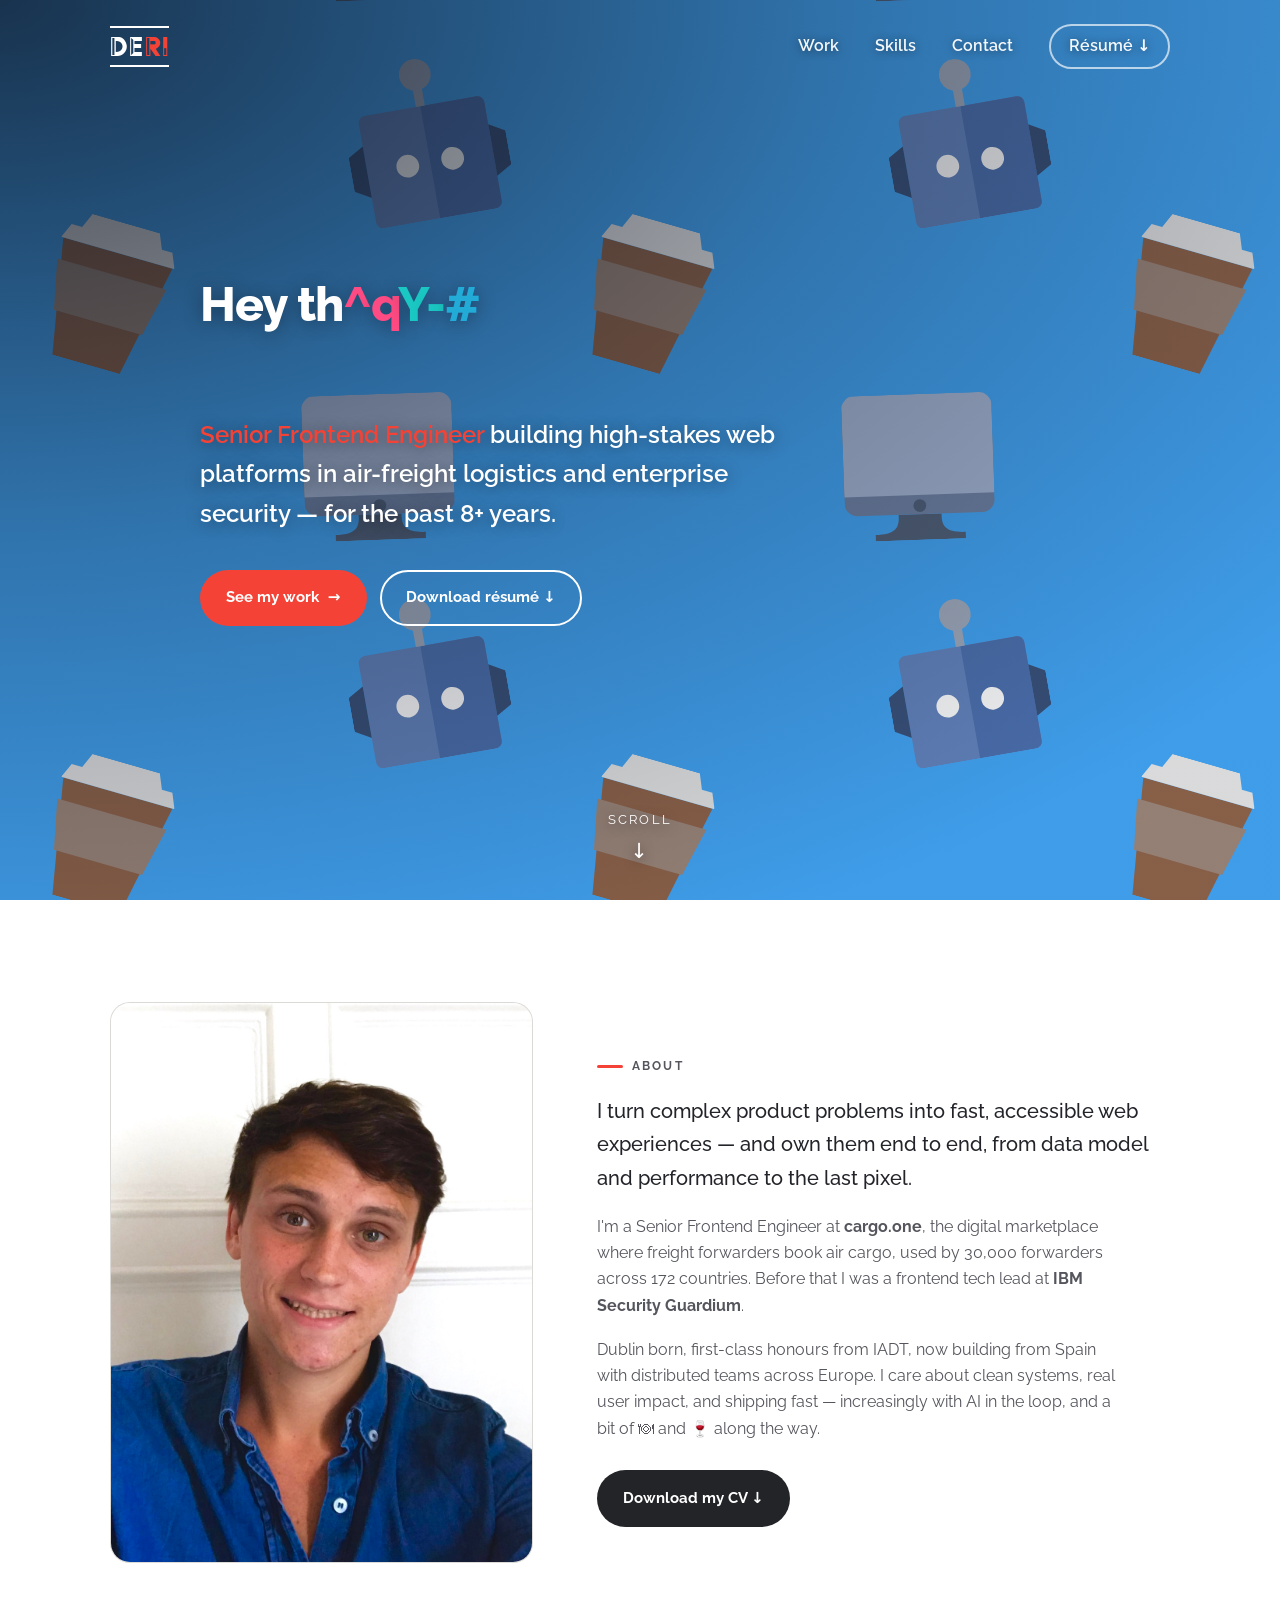
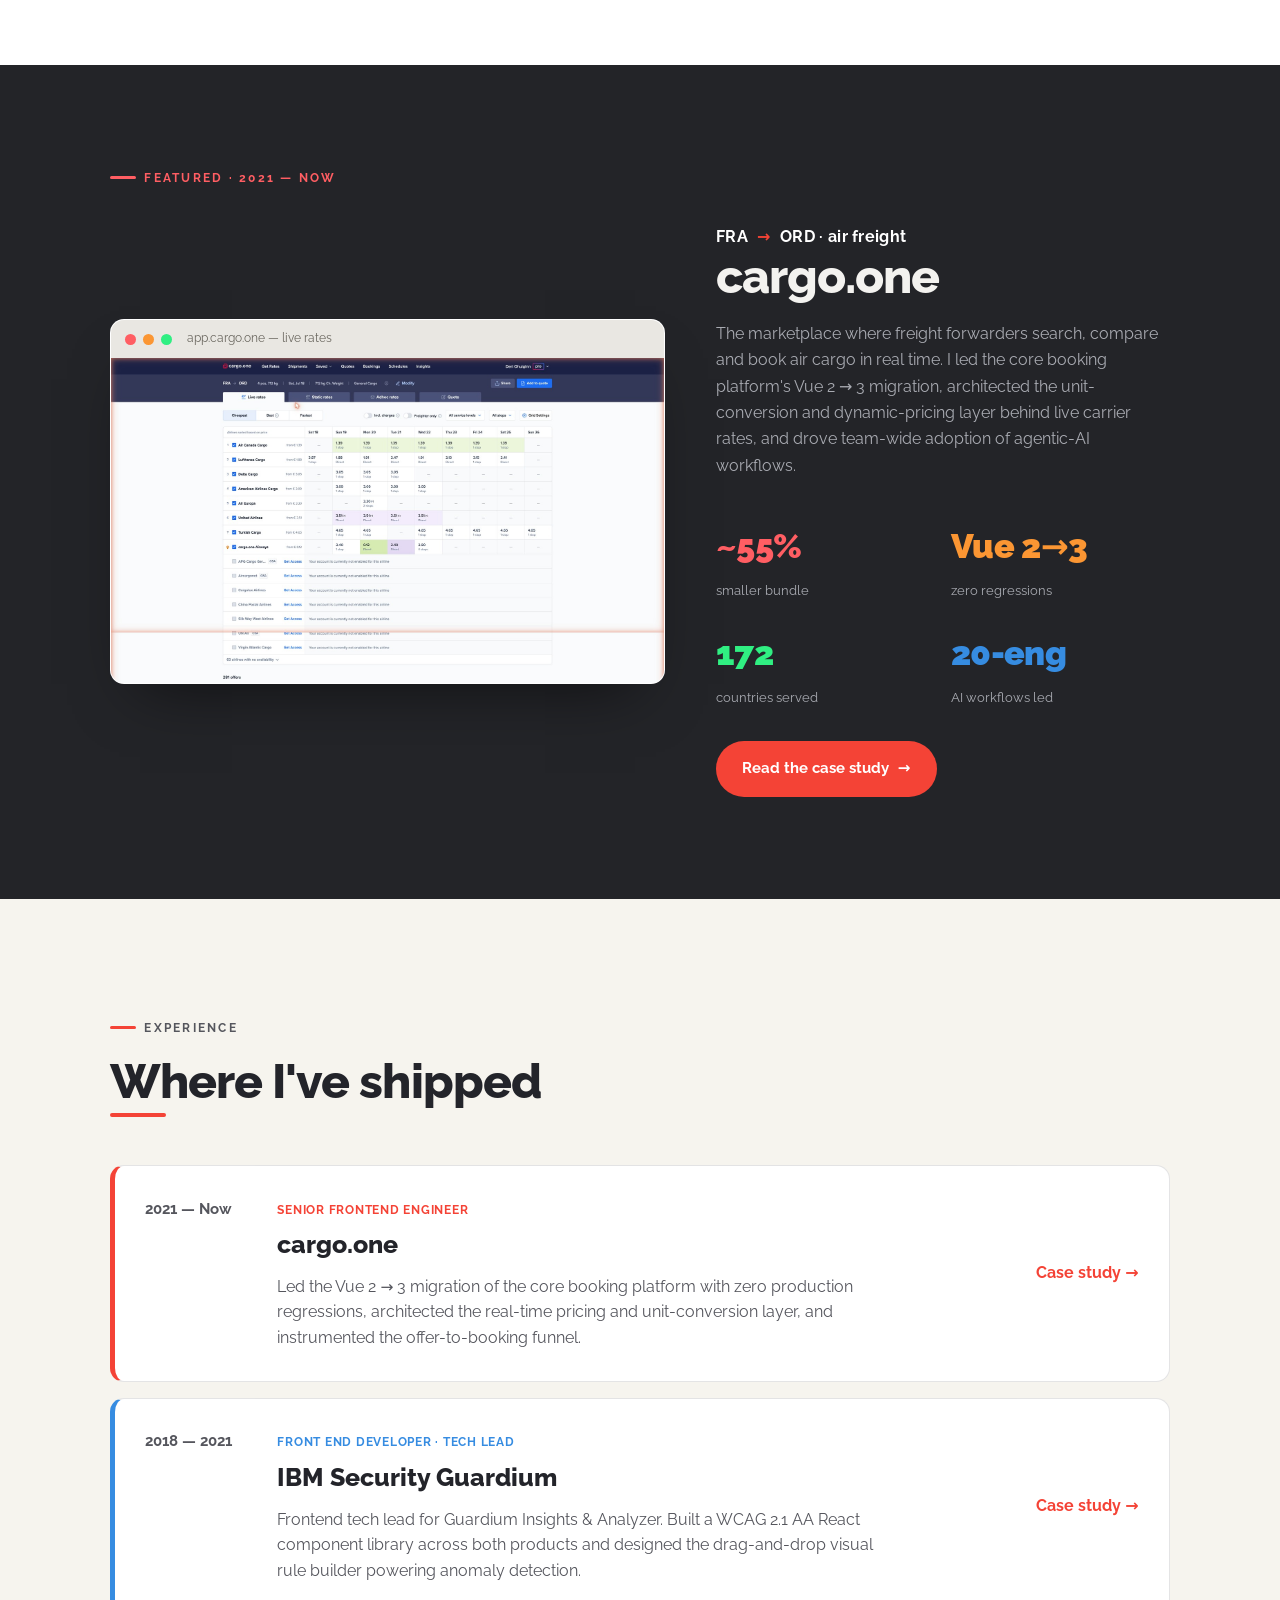
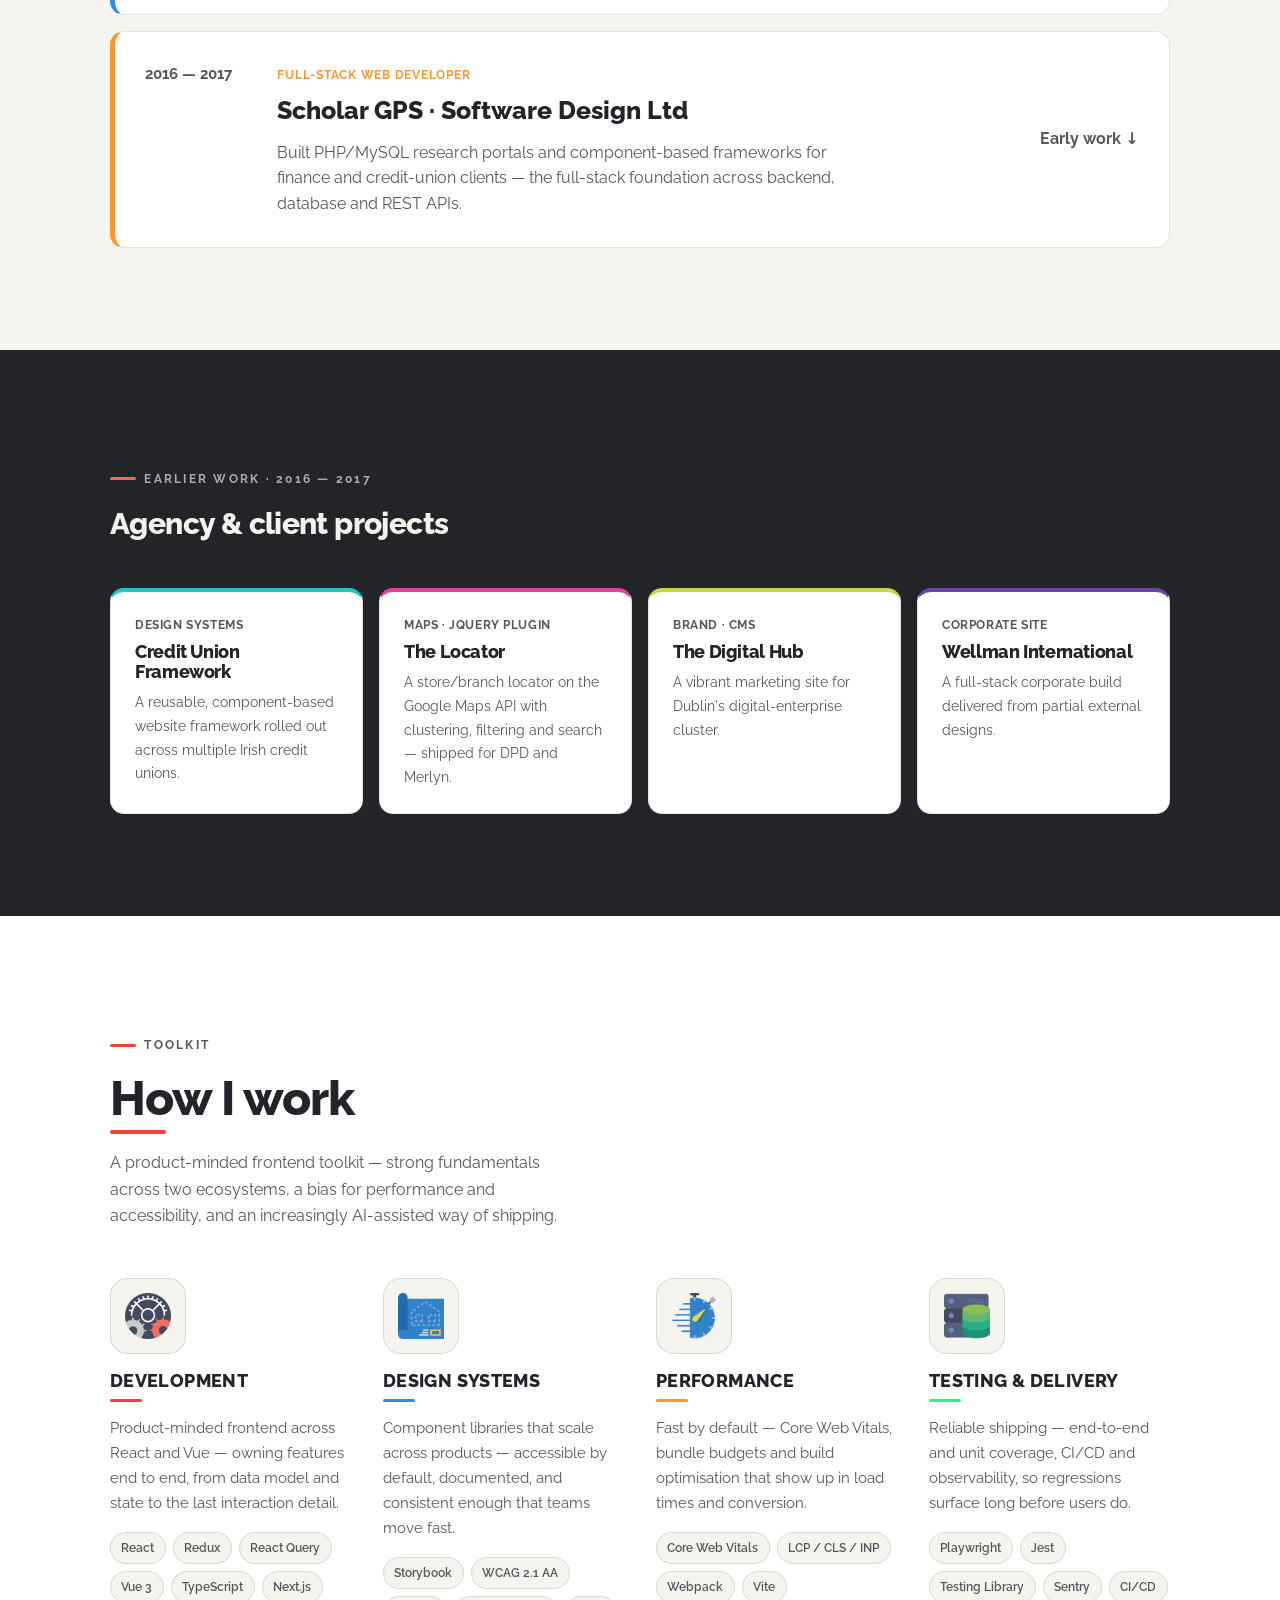
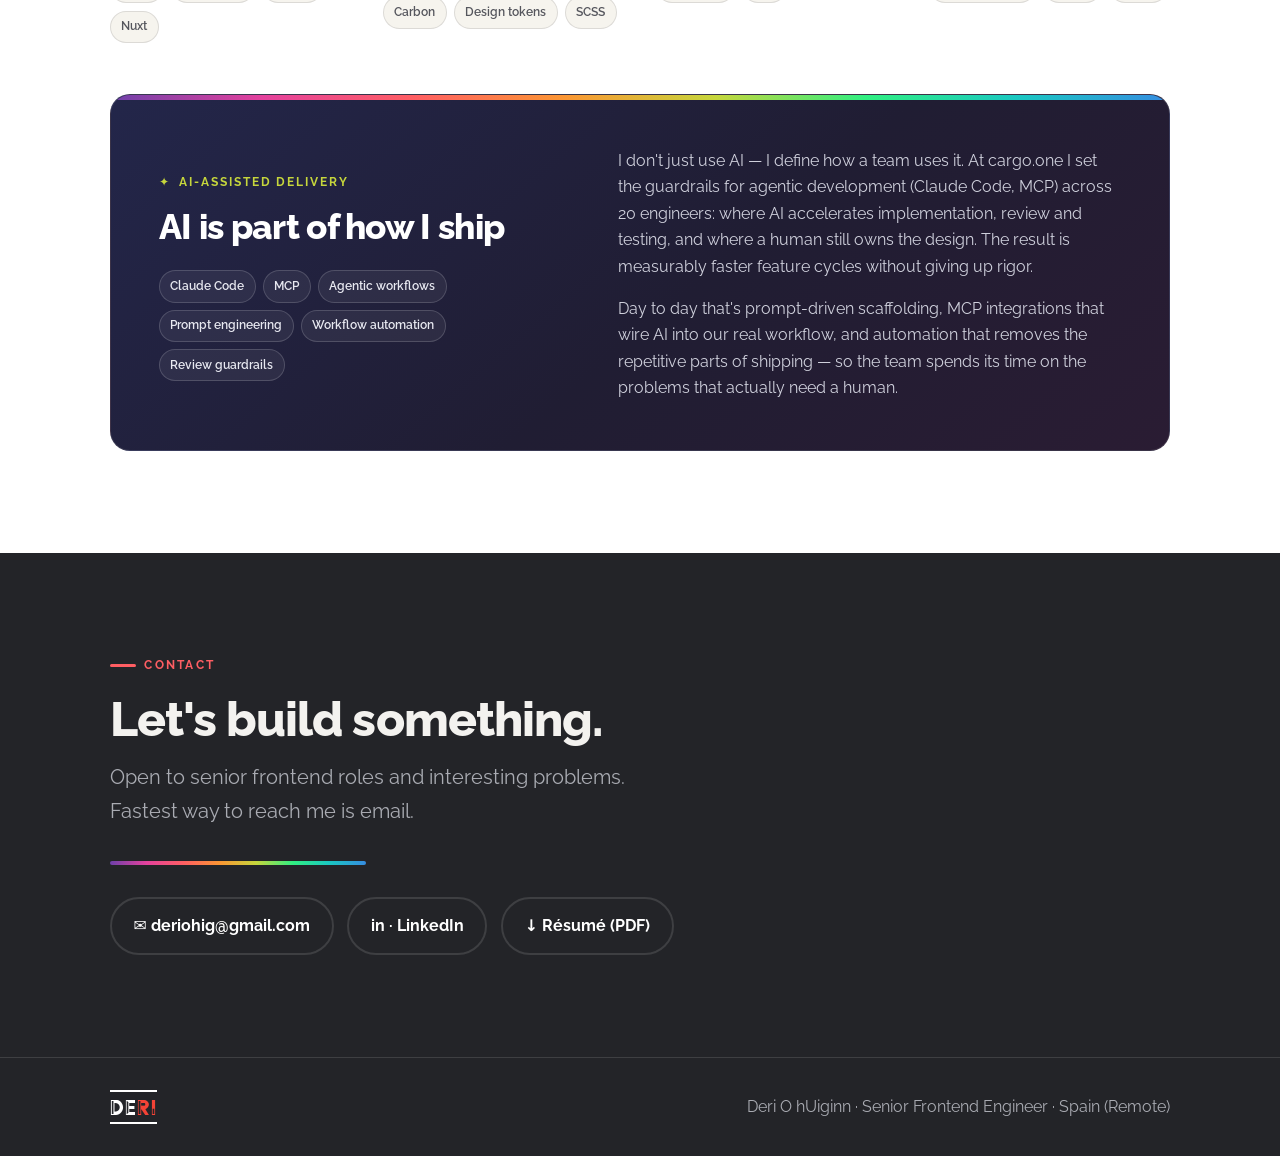
==== index.html @ ba2be25e "Portfolio site Co-Authored-By: Claude Opus 4.8 (1M context) <noreply@anthropic.com>" ====
<!DOCTYPE html>
<html lang="en">
  <head>
    <meta charset="utf-8" />
    <meta name="viewport" content="width=device-width, initial-scale=1.0" />
    <title>Deri O hUiginn — Senior Frontend Engineer</title>
    <meta name="description" content="Deri O hUiginn — Senior Frontend Engineer with 8+ years building high-stakes web platforms in air-freight logistics and enterprise security. cargo.one · IBM Security Guardium." />
    <link rel="stylesheet" href="styles.css" />
  </head>
  <body id="top">
    <!-- ============ HERO ============ -->
    <header class="hero">
      <div class="hero__nav">
        <div class="wrap nav__inner">
          <a class="brand" href="index.html" aria-label="Deri O hUiginn — home">DE<span class="r">RI</span></a>
          <nav class="nav__links" aria-label="Primary">
            <a href="#work">Work</a>
            <a href="#skills">Skills</a>
            <a href="#contact">Contact</a>
            <a class="nav__cta" href="images/Deri-O-Huiginn-Resume.pdf" download>Résumé ↓</a>
          </nav>
          <button class="nav__toggle" id="nav-icon3" aria-label="Menu" aria-expanded="false">
            <span></span><span></span><span></span>
          </button>
        </div>
      </div>

      <div class="hero__body">
        <div class="wrap hero__inner">
          <h1 class="hero__im"><span class="i-am"></span></h1>
          <p class="hero__tag">
            <span class="accent">Senior Frontend Engineer</span> building
            high-stakes web platforms in air-freight logistics and enterprise
            security — for the past 8+ years.
          </p>
          <div class="hero__actions">
            <a class="btn btn--primary" href="#work">See my work <span class="arrow">→</span></a>
            <a class="btn btn--ghost" href="images/Deri-O-Huiginn-Resume.pdf" download>Download résumé ↓</a>
          </div>
        </div>
      </div>

      <div class="hero__scroll" aria-hidden="true">Scroll<span>↓</span></div>
    </header>

    <main>
      <!-- ============ ABOUT ============ -->
      <section class="section">
        <div class="wrap about">
          <div class="about__photo"><img src="images/me.png" alt="Deri O hUiginn" /></div>
          <div class="about__body">
            <p class="eyebrow">About</p>
            <p class="lead">
              I turn complex product problems into fast, accessible web
              experiences — and own them end to end, from data model and
              performance to the last pixel.
            </p>
            <p>
              I'm a Senior Frontend Engineer at <strong>cargo.one</strong>, the
              digital marketplace where freight forwarders book air cargo, used
              by 30,000 forwarders across 172 countries. Before that I was a
              frontend tech lead at <strong>IBM Security Guardium</strong>.
            </p>
            <p>
              Dublin born, first-class honours from IADT, now building from Spain
              with distributed teams across Europe. I care about clean systems,
              real user impact, and shipping fast — increasingly with AI in the
              loop, and a bit of 🍽 and 🍷 along the way.
            </p>
            <div class="hero__actions" style="margin-top:1.75rem">
              <a class="btn btn--dark" href="images/Deri-O-Huiginn-Resume.pdf" download>Download my CV ↓</a>
            </div>
          </div>
        </div>
      </section>

      <!-- ============ FEATURED: cargo.one ============ -->
      <section class="section section--ink" id="work">
        <div class="wrap">
          <p class="eyebrow">Featured · 2021 — Now</p>
          <div class="feature">
            <div class="feature__media">
              <figure class="window">
                <div class="window__bar"><span class="window__dot"></span><span class="window__dot"></span><span class="window__dot"></span><span class="window__url">app.cargo.one — live rates</span></div>
                <img src="images/cargo-live-rates.jpg" alt="cargo.one live-rate comparison grid — carriers by date, sorted on price" width="1600" height="939" loading="lazy" />
              </figure>
            </div>
            <div class="feature__body">
              <p class="route">FRA <span class="arrow">→</span> ORD · air freight</p>
              <h2 class="h-lg">cargo.one</h2>
              <p>
                The marketplace where freight forwarders search, compare and book
                air cargo in real time. I led the core booking platform's Vue 2 → 3
                migration, architected the unit-conversion and dynamic-pricing
                layer behind live carrier rates, and drove team-wide adoption of
                agentic-AI workflows.
              </p>
              <div class="stats">
                <div class="stat"><div class="stat__v">~55%</div><div class="stat__k">smaller bundle</div></div>
                <div class="stat"><div class="stat__v">Vue 2→3</div><div class="stat__k">zero regressions</div></div>
                <div class="stat"><div class="stat__v">172</div><div class="stat__k">countries served</div></div>
                <div class="stat"><div class="stat__v">20-eng</div><div class="stat__k">AI workflows led</div></div>
              </div>
              <div class="hero__actions" style="margin-top:2rem">
                <a class="btn btn--primary" href="cargo-one.html">Read the case study <span class="arrow">→</span></a>
              </div>
            </div>
          </div>
        </div>
      </section>

      <!-- ============ EXPERIENCE TIMELINE ============ -->
      <section class="section section--paper2">
        <div class="wrap">
          <div class="head">
            <p class="eyebrow">Experience</p>
            <h2 class="h-lg uline">Where I've shipped</h2>
          </div>
          <div class="worklist">
            <article class="workcard">
              <div class="workcard__year">2021 — Now</div>
              <div>
                <div class="workcard__role">Senior Frontend Engineer</div>
                <div class="workcard__title">cargo.one</div>
                <p class="workcard__desc">Led the Vue 2 → 3 migration of the core booking platform with zero production regressions, architected the real-time pricing and unit-conversion layer, and instrumented the offer-to-booking funnel.</p>
              </div>
              <a class="workcard__link" href="cargo-one.html">Case study →</a>
            </article>
            <article class="workcard workcard--c2">
              <div class="workcard__year">2018 — 2021</div>
              <div>
                <div class="workcard__role">Front End Developer · Tech Lead</div>
                <div class="workcard__title">IBM Security Guardium</div>
                <p class="workcard__desc">Frontend tech lead for Guardium Insights &amp; Analyzer. Built a WCAG 2.1 AA React component library across both products and designed the drag-and-drop visual rule builder powering anomaly detection.</p>
              </div>
              <a class="workcard__link" href="ibm-security.html">Case study →</a>
            </article>
            <article class="workcard workcard--c3">
              <div class="workcard__year">2016 — 2017</div>
              <div>
                <div class="workcard__role">Full-Stack Web Developer</div>
                <div class="workcard__title">Scholar GPS · Software Design Ltd</div>
                <p class="workcard__desc">Built PHP/MySQL research portals and component-based frameworks for finance and credit-union clients — the full-stack foundation across backend, database and REST APIs.</p>
              </div>
              <span class="workcard__link" style="color:var(--text-dim)">Early work ↓</span>
            </article>
          </div>
        </div>
      </section>

      <!-- ============ EARLIER WORK ============ -->
      <section class="section section--ink">
        <div class="wrap">
          <div class="head">
            <p class="eyebrow">Earlier work · 2016 — 2017</p>
            <h2 class="h-md">Agency &amp; client projects</h2>
          </div>
          <div class="minicards">
            <div class="minicard">
              <p class="minicard__meta">Design systems</p>
              <h3 class="minicard__title">Credit Union Framework</h3>
              <p class="minicard__desc">A reusable, component-based website framework rolled out across multiple Irish credit unions.</p>
            </div>
            <div class="minicard">
              <p class="minicard__meta">Maps · jQuery plugin</p>
              <h3 class="minicard__title">The Locator</h3>
              <p class="minicard__desc">A store/branch locator on the Google Maps API with clustering, filtering and search — shipped for DPD and Merlyn.</p>
            </div>
            <div class="minicard">
              <p class="minicard__meta">Brand · CMS</p>
              <h3 class="minicard__title">The Digital Hub</h3>
              <p class="minicard__desc">A vibrant marketing site for Dublin's digital-enterprise cluster.</p>
            </div>
            <div class="minicard">
              <p class="minicard__meta">Corporate site</p>
              <h3 class="minicard__title">Wellman International</h3>
              <p class="minicard__desc">A full-stack corporate build delivered from partial external designs.</p>
            </div>
          </div>
        </div>
      </section>

      <!-- ============ SKILLS ============ -->
      <section class="section" id="skills">
        <div class="wrap">
          <div class="head">
            <p class="eyebrow">Toolkit</p>
            <h2 class="h-lg uline">How I work</h2>
            <p>A product-minded frontend toolkit — strong fundamentals across two ecosystems, a bias for performance and accessibility, and an increasingly AI-assisted way of shipping.</p>
          </div>
          <div class="skillgrid">
            <div class="skill">
              <div class="skill__icon"><img src="images/settings-1.png" alt="" /></div>
              <h3 class="skill__title">Development</h3>
              <p class="skill__desc">Product-minded frontend across React and Vue — owning features end to end, from data model and state to the last interaction detail.</p>
              <div class="tags"><span class="tag">React</span><span class="tag">Redux</span><span class="tag">React Query</span><span class="tag">Vue 3</span><span class="tag">TypeScript</span><span class="tag">Next.js</span><span class="tag">Nuxt</span></div>
            </div>
            <div class="skill">
              <div class="skill__icon"><img src="images/blueprint.png" alt="" /></div>
              <h3 class="skill__title">Design Systems</h3>
              <p class="skill__desc">Component libraries that scale across products — accessible by default, documented, and consistent enough that teams move fast.</p>
              <div class="tags"><span class="tag">Storybook</span><span class="tag">WCAG 2.1 AA</span><span class="tag">Carbon</span><span class="tag">Design tokens</span><span class="tag">SCSS</span></div>
            </div>
            <div class="skill">
              <div class="skill__icon"><img src="images/stopwatch-4.png" alt="" /></div>
              <h3 class="skill__title">Performance</h3>
              <p class="skill__desc">Fast by default — Core Web Vitals, bundle budgets and build optimisation that show up in load times and conversion.</p>
              <div class="tags"><span class="tag">Core Web Vitals</span><span class="tag">LCP / CLS / INP</span><span class="tag">Webpack</span><span class="tag">Vite</span></div>
            </div>
            <div class="skill">
              <div class="skill__icon"><img src="images/database.png" alt="" /></div>
              <h3 class="skill__title">Testing &amp; Delivery</h3>
              <p class="skill__desc">Reliable shipping — end-to-end and unit coverage, CI/CD and observability, so regressions surface long before users do.</p>
              <div class="tags"><span class="tag">Playwright</span><span class="tag">Jest</span><span class="tag">Testing Library</span><span class="tag">Sentry</span><span class="tag">CI/CD</span></div>
            </div>
          </div>

          <!-- AI-assisted delivery panel -->
          <div class="aipanel">
            <div class="aipanel__top"></div>
            <div class="aipanel__grid">
              <div>
                <p class="aipanel__ey">AI-assisted delivery</p>
                <h3 class="aipanel__title">AI is part of how I ship</h3>
                <div class="tags">
                  <span class="tag">Claude Code</span><span class="tag">MCP</span><span class="tag">Agentic workflows</span>
                  <span class="tag">Prompt engineering</span><span class="tag">Workflow automation</span><span class="tag">Review guardrails</span>
                </div>
              </div>
              <div class="aipanel__body">
                <p>I don't just use AI — I define how a team uses it. At cargo.one I set the guardrails for agentic development (Claude Code, MCP) across 20 engineers: where AI accelerates implementation, review and testing, and where a human still owns the design. The result is measurably faster feature cycles without giving up rigor.</p>
                <p>Day to day that's prompt-driven scaffolding, MCP integrations that wire AI into our real workflow, and automation that removes the repetitive parts of shipping — so the team spends its time on the problems that actually need a human.</p>
              </div>
            </div>
          </div>
        </div>
      </section>

      <!-- ============ CONTACT ============ -->
      <section class="section section--ink" id="contact">
        <div class="wrap">
          <p class="eyebrow">Contact</p>
          <h2 class="h-lg">Let's build something.</h2>
          <p class="lead" style="margin-top:1rem">
            Open to senior frontend roles and interesting problems. Fastest way
            to reach me is email.
          </p>
          <hr class="rainbow-rule" style="margin-top:2rem;max-width:16rem" />
          <div class="contact__links">
            <a class="contact__link" href="mailto:deriohig@gmail.com">✉ deriohig@gmail.com</a>
            <a class="contact__link" href="https://www.linkedin.com/in/deri-o-huiginn-255b68a7/" target="_blank" rel="noopener">in · LinkedIn</a>
            <a class="contact__link" href="images/Deri-O-Huiginn-Resume.pdf" download>↓ Résumé (PDF)</a>
          </div>
        </div>
      </section>
    </main>

    <footer class="footer">
      <div class="wrap footer__inner">
        <span class="brand">DE<span class="r">RI</span></span>
        <span>Deri O hUiginn · Senior Frontend Engineer · Spain (Remote)</span>
      </div>
    </footer>

    <script src="script.js" defer></script>
  </body>
</html>
---- styles.css ----
/* ==========================================================================
   Deri O hUiginn — portfolio design system
   Built from the original baseline (ink #232428 / paper #fff / red #F44336,
   Logofont + Raleway, blue illustrated hero, colorful flat illustrations,
   rainbow hero animation) and EXPANDED: the hero's 20-colour rainbow becomes
   a tasteful secondary accent set. Red stays primary. Playful + senior.
   ========================================================================== */

@import url('https://fonts.googleapis.com/css2?family=Raleway:wght@300;400;500;600;700;800;900&display=swap');

@font-face {
  font-family: 'Logofont';
  src: url('fonts/hff-black-steel-webfont.woff2') format('woff2'),
       url('fonts/hff-black-steel-webfont.woff') format('woff'),
       url('fonts/HFF-Black-Steel.ttf') format('truetype');
  font-display: swap;
}

:root {
  /* baseline */
  --ink:      #232428;
  --ink-soft: #2e2f34;
  --paper:    #ffffff;
  --paper-2:  #f6f4ee;      /* warm off-white — a touch of playfulness */
  --red:      #f44336;
  --red-ink:  #d0342a;
  --text:     #23242a;
  --text-dim: #55565d;
  --on-ink:   #f3f2ef;
  --on-ink-dim:#a9abb2;
  --line:     rgba(35,36,40,0.12);
  --line-ink: rgba(255,255,255,0.12);
  --hero-blue:#3f5f83;

  /* expanded rainbow accents (curated from the hero animation spectrum) */
  --c-violet: #6e40aa;
  --c-pink:   #e4419d;
  --c-coral:  #ff5e63;
  --c-orange: #fb9633;
  --c-lime:   #c6d63c;
  --c-green:  #30ef82;
  --c-teal:   #1ac7c2;
  --c-blue:   #368ce1;

  --font-sans: 'Raleway', system-ui, -apple-system, sans-serif;
  --font-logo: 'Logofont', var(--font-sans);
  --wrap: 1140px;
  --section-y: clamp(3.5rem, 8vw, 7rem);
  --ease: cubic-bezier(0.22, 1, 0.36, 1);
}

/* reset */
*, *::before, *::after { box-sizing: border-box; }
* { margin: 0; }
html { scroll-behavior: smooth; -webkit-text-size-adjust: 100%; }
body {
  font-family: var(--font-sans);
  background: var(--paper);
  color: var(--text);
  line-height: 1.65;
  -webkit-font-smoothing: antialiased;
  overflow-x: hidden;
}
img { max-width: 100%; display: block; }
a { color: inherit; text-decoration: none; }
button { font: inherit; color: inherit; cursor: pointer; }
::selection { background: var(--red); color: #fff; }

/* layout */
.wrap { width: 100%; max-width: var(--wrap); margin-inline: auto; padding-inline: clamp(1.25rem, 5vw, 2.5rem); }
.section { padding-block: var(--section-y); }
.section--ink { background: var(--ink); color: var(--on-ink); }
.section--paper2 { background: var(--paper-2); }

/* rainbow divider — the expansion signature, used sparingly */
.rainbow-rule { height: 4px; border: 0; border-radius: 4px;
  background: linear-gradient(90deg, var(--c-violet), var(--c-pink), var(--c-coral), var(--c-orange), var(--c-lime), var(--c-green), var(--c-teal), var(--c-blue));
}

/* eyebrow / section tag */
.eyebrow { display: flex; width: fit-content; align-items: center; gap: 0.55rem; margin-bottom: 1.1rem;
  font-size: 0.78rem; font-weight: 700; letter-spacing: 0.18em; text-transform: uppercase; color: var(--red); }
.eyebrow::before { content: ""; width: 1.6rem; height: 3px; border-radius: 3px; background: var(--red); }
.section--ink .eyebrow { color: var(--c-coral); }
.section--ink .eyebrow::before { background: var(--c-coral); }

/* typography */
h1,h2,h3,h4 { font-weight: 800; line-height: 1.08; letter-spacing: -0.02em; }
.h-xl { font-size: clamp(2.4rem, 6vw, 4.25rem); font-weight: 900; letter-spacing: -0.03em; }
.h-lg { font-size: clamp(1.9rem, 4vw, 3rem); }
.h-md { font-size: clamp(1.35rem, 2.5vw, 1.9rem); }
.lead { font-size: clamp(1.05rem, 1.6vw, 1.3rem); color: var(--text-dim); max-width: 48ch; }
.section--ink .lead { color: var(--on-ink-dim); }

/* underline heading accent (kept from baseline) */
.uline { position: relative; display: inline-block; padding-bottom: 0.6rem; }
.uline::after { content: ""; position: absolute; left: 0; bottom: 0; width: 3.5rem; height: 4px; border-radius: 4px; background: var(--red); }

.route { font-weight: 700; letter-spacing: 0.02em; }
.route .arrow { color: var(--red); margin-inline: 0.3em; }

/* ---------------- nav / hero ---------------- */
.hero { position: relative; color: #fff; background: var(--hero-blue) url('images/pattern.svg') center/540px; min-height: 100vh; display: flex; flex-direction: column; }
.hero::before { content: ""; position: absolute; inset: 0; z-index: 1; pointer-events: none;
  background: radial-gradient(130% 115% at 0% 0%, rgba(14,22,36,0.80), rgba(14,22,36,0.34) 52%, rgba(14,22,36,0.06) 100%); }
.hero__nav { position: relative; z-index: 3; }
.nav__inner { display: flex; align-items: center; justify-content: space-between; padding-block: 1.5rem; }
.brand { font-family: var(--font-logo); font-size: 1.7rem; line-height: 0.9; color: #fff; letter-spacing: 0.05em; position: relative; }
.brand::before { content: ""; position: absolute; left: 0; right: 0; top: -8px; height: 2px; background: #fff; }
.brand::after  { content: ""; position: absolute; left: 0; right: 0; bottom: -8px; height: 2px; background: #fff; }
.brand .r { color: var(--red); }
.nav__links { display: flex; align-items: center; gap: clamp(1.25rem, 3vw, 2.25rem); }
.nav__links a { font-weight: 600; color: #fff; opacity: 0.95; transition: opacity 0.2s, color 0.2s; text-shadow: 0 1px 10px rgba(0,0,0,0.45); }
.nav__links a:hover { color: var(--red); opacity: 1; }
.nav__cta { border: 2px solid rgba(255,255,255,0.7); border-radius: 999px; padding: 0.45rem 1.1rem; }
.nav__cta:hover { border-color: var(--red); }
.nav__toggle { display: none; background: none; border: 0; padding: 0.4rem; }
.nav__toggle span { display: block; width: 26px; height: 3px; border-radius: 3px; background: #fff; margin: 5px 0; transition: transform 0.25s, opacity 0.2s; }

.hero__body { position: relative; z-index: 2; flex: 1; display: flex; align-items: center; padding-block: clamp(2rem, 6vw, 4rem); }
.hero__inner { max-width: 60rem; }
.hero__im { font-size: clamp(1.6rem, 4.5vw, 3rem); font-weight: 800; line-height: 1.2; min-height: 2.4em; text-shadow: 0 2px 18px rgba(0,0,0,0.35); }
.i-am { color: #fff; }
.hero__tag { font-size: clamp(1.15rem, 2vw, 1.5rem); font-weight: 600; margin-top: 1.5rem; color: #fff; max-width: 40ch; text-shadow: 0 2px 16px rgba(0,0,0,0.4); }
.hero__tag .accent { color: var(--red); }
.hero__actions { display: flex; flex-wrap: wrap; gap: 0.85rem; margin-top: 2.25rem; }
.hero__scroll { position: relative; z-index: 2; text-align: center; padding-bottom: 2rem; color: #fff; font-size: 0.8rem; letter-spacing: 0.16em; text-transform: uppercase; text-shadow: 0 2px 12px rgba(0,0,0,0.5); }
.hero__scroll span { display: block; font-size: 1.3rem; margin-top: 0.25rem; animation: bob 1.8s var(--ease) infinite; }
@keyframes bob { 50% { transform: translateY(6px); } }

/* buttons (kept red pill, expanded ghost) */
.btn { display: inline-flex; align-items: center; gap: 0.55rem; font-weight: 700; font-size: 0.95rem;
  padding: 0.85rem 1.5rem; border-radius: 999px; border: 2px solid transparent; transition: transform 0.2s var(--ease), background 0.2s, border-color 0.2s, color 0.2s; }
.btn:hover { transform: translateY(-2px); }
.btn--primary { background: var(--red); color: #fff; }
.btn--primary:hover { background: var(--red-ink); }
.btn--ghost { border-color: currentColor; }
.btn--ghost:hover { background: var(--red); border-color: var(--red); color: #fff; }
.btn--dark { background: var(--ink); color: #fff; }
.btn--dark:hover { background: #000; }
.btn .arrow { transition: transform 0.2s var(--ease); }
.btn:hover .arrow { transform: translateX(3px); }

/* ---------------- intro / about ---------------- */
.about { display: grid; grid-template-columns: 0.85fr 1.15fr; gap: clamp(1.5rem, 5vw, 4rem); align-items: center; }
.about__photo { border-radius: 20px; overflow: hidden; background: var(--paper-2); border: 1px solid var(--line); }
.about__photo img { width: 100%; height: auto; }
.about__body p { color: var(--text-dim); margin-top: 1.1rem; max-width: 52ch; }
.about__body .lead { color: var(--text); font-weight: 500; }

/* ---------------- featured work (cargo.one) ---------------- */
.feature { display: grid; grid-template-columns: 1.1fr 0.9fr; gap: clamp(1.5rem, 4vw, 3.5rem); align-items: center; }
.feature__body p { color: var(--on-ink-dim); margin-top: 1.15rem; max-width: 46ch; }
.feature__body .route { color: #fff; }

/* window frame for screenshots (no stretch: height auto) */
.window { border-radius: 14px; overflow: hidden; background: #fff; border: 1px solid var(--line-ink);
  box-shadow: 0 30px 60px -30px rgba(0,0,0,0.6); }
.window__bar { display: flex; align-items: center; gap: 0.45rem; padding: 0.6rem 0.85rem; background: #e9e7e2; }
.window__dot { width: 11px; height: 11px; border-radius: 50%; background: #c7c4bc; }
.window__dot:nth-child(1){ background: var(--c-coral); }
.window__dot:nth-child(2){ background: var(--c-orange); }
.window__dot:nth-child(3){ background: var(--c-green); }
.window__url { font-size: 0.74rem; color: #6a675f; margin-left: 0.5rem; }
.window img { width: 100%; height: auto; display: block; }

/* stat strip */
.stats { display: grid; grid-template-columns: repeat(auto-fit, minmax(150px, 1fr)); gap: 1.5rem 1rem; margin-top: 2.5rem; }
.stat__v { font-size: clamp(1.5rem, 3vw, 2.1rem); font-weight: 900; letter-spacing: -0.02em; }
.stat:nth-child(1) .stat__v { color: var(--c-coral); }
.stat:nth-child(2) .stat__v { color: var(--c-orange); }
.stat:nth-child(3) .stat__v { color: var(--c-green); }
.stat:nth-child(4) .stat__v { color: var(--c-blue); }
.stat__k { font-size: 0.82rem; color: var(--on-ink-dim); margin-top: 0.35rem; }

/* ---------------- work cards / timeline ---------------- */
.head { max-width: 46ch; margin-bottom: clamp(2rem, 4vw, 3rem); }
.head p { color: var(--text-dim); margin-top: 1rem; }
.section--ink .head p { color: var(--on-ink-dim); }

.worklist { display: grid; gap: 1rem; }
.workcard { display: grid; grid-template-columns: 7rem 1fr auto; gap: 1.25rem; align-items: baseline;
  padding: clamp(1.25rem, 3vw, 1.9rem); border-radius: 14px; background: var(--paper); border: 1px solid var(--line);
  border-left: 5px solid var(--red); transition: transform 0.22s var(--ease), box-shadow 0.22s; }
.workcard:hover { transform: translateY(-3px); box-shadow: 0 18px 40px -24px rgba(0,0,0,0.35); }
.workcard--c2 { border-left-color: var(--c-blue); }
.workcard--c3 { border-left-color: var(--c-orange); }
.workcard__year { font-weight: 700; color: var(--text-dim); font-size: 0.92rem; white-space: nowrap; }
.workcard__role { font-size: 0.78rem; font-weight: 700; letter-spacing: 0.06em; text-transform: uppercase; color: var(--red); margin-bottom: 0.3rem; }
.workcard--c2 .workcard__role { color: var(--c-blue); }
.workcard--c3 .workcard__role { color: var(--c-orange); }
.workcard__title { font-size: clamp(1.2rem, 2vw, 1.55rem); font-weight: 800; }
.workcard__desc { color: var(--text-dim); margin-top: 0.5rem; max-width: 60ch; font-size: 0.97rem; }
.workcard__link { font-weight: 700; color: var(--red); white-space: nowrap; align-self: center; }

/* earlier work mini-cards */
.minicards { display: grid; grid-template-columns: repeat(auto-fit, minmax(230px, 1fr)); gap: 1rem; }
.minicard { padding: 1.5rem; border-radius: 14px; background: var(--paper); color: var(--text); border: 1px solid var(--line);
  border-top: 4px solid var(--c-teal); transition: transform 0.22s var(--ease); }
.minicard:nth-child(2){ border-top-color: var(--c-pink); }
.minicard:nth-child(3){ border-top-color: var(--c-lime); }
.minicard:nth-child(4){ border-top-color: var(--c-violet); }
.minicard:hover { transform: translateY(-4px); }
.minicard__meta { font-size: 0.74rem; font-weight: 700; letter-spacing: 0.05em; text-transform: uppercase; color: var(--text-dim); }
.minicard__title { font-size: 1.15rem; font-weight: 800; margin-top: 0.45rem; }
.minicard__desc { color: var(--text-dim); font-size: 0.9rem; margin-top: 0.5rem; }

/* ---------------- skills (colorful illustrations) ---------------- */
.skillgrid { display: grid; grid-template-columns: repeat(4, 1fr); gap: clamp(1.25rem, 2.5vw, 2rem); }
@media (max-width: 980px) { .skillgrid { grid-template-columns: repeat(2, 1fr); } }
@media (max-width: 520px) { .skillgrid { grid-template-columns: 1fr; } }
.skill__icon { width: 76px; height: 76px; display: grid; place-items: center; border-radius: 18px; background: var(--paper-2); border: 1px solid var(--line); margin-bottom: 1.1rem; }
.skill__icon img { width: 46px; height: 46px; object-fit: contain; }
.skill__title { font-size: 1.15rem; font-weight: 800; letter-spacing: 0.02em; text-transform: uppercase; }
.skill__title::after { content: ""; display: block; width: 2rem; height: 3px; border-radius: 3px; background: var(--red); margin-top: 0.5rem; }
.skill:nth-child(2) .skill__title::after { background: var(--c-blue); }
.skill:nth-child(3) .skill__title::after { background: var(--c-orange); }
.skill:nth-child(4) .skill__title::after { background: var(--c-green); }
.skill__desc { color: var(--text-dim); margin-top: 0.85rem; font-size: 0.95rem; }
.tags { display: flex; flex-wrap: wrap; gap: 0.45rem; margin-top: 1rem; }
.tag { font-size: 0.78rem; font-weight: 600; padding: 0.3rem 0.65rem; border-radius: 999px; background: var(--paper-2); border: 1px solid var(--line); color: var(--text-dim); }

/* ---------------- AI panel ---------------- */
.aipanel { margin-top: clamp(2.25rem, 4vw, 3.25rem); border-radius: 20px; overflow: hidden;
  background: linear-gradient(140deg, #23264a 0%, #201d33 55%, #2a1c33 100%); color: #fff;
  border: 1px solid rgba(255,255,255,0.10); }
.aipanel__top { height: 5px; background: linear-gradient(90deg, var(--c-violet), var(--c-pink), var(--c-coral), var(--c-orange), var(--c-lime), var(--c-green), var(--c-teal), var(--c-blue)); }
.aipanel__grid { display: grid; grid-template-columns: 0.9fr 1.1fr; gap: clamp(1.5rem, 4vw, 3rem);
  padding: clamp(1.75rem, 4vw, 3rem); align-items: center; }
.aipanel__ey { display: inline-flex; align-items: center; gap: 0.5rem; font-size: 0.76rem; font-weight: 700;
  letter-spacing: 0.16em; text-transform: uppercase; color: var(--c-lime); }
.aipanel__ey::before { content: "✦"; }
.aipanel__title { font-size: clamp(1.5rem, 2.8vw, 2.2rem); font-weight: 800; margin-top: 0.85rem; letter-spacing: -0.02em; }
.aipanel__body p { color: #cfd0dc; }
.aipanel__body p + p { margin-top: 1rem; }
.aipanel .tags { margin-top: 1.5rem; }
.aipanel .tag { background: rgba(255,255,255,0.06); border-color: rgba(255,255,255,0.16); color: #e7e8f0; }

/* ---------------- contact ---------------- */
.contact__links { display: flex; flex-wrap: wrap; gap: 0.85rem; margin-top: 2rem; }
.contact__link { display: inline-flex; align-items: center; gap: 0.55rem; font-weight: 700; padding: 0.85rem 1.35rem;
  border-radius: 999px; border: 2px solid var(--line-ink); color: #fff; transition: border-color 0.2s, background 0.2s; }
.contact__link:hover { border-color: var(--c-coral); background: rgba(255,255,255,0.05); }

/* footer */
.footer { background: var(--ink); color: var(--on-ink-dim); padding-block: 2.25rem; border-top: 1px solid var(--line-ink); }
.footer__inner { display: flex; flex-wrap: wrap; justify-content: space-between; align-items: center; gap: 1rem; }
.footer .brand { font-size: 1.3rem; }

/* ---------------- case-study pages ---------------- */
.topbar { position: sticky; top: 0; z-index: 50; background: var(--ink); color: #fff; border-bottom: 1px solid var(--line-ink); }
.topbar .brand { color: #fff; font-size: 1.4rem; }
.topbar .brand::before, .topbar .brand::after { background: #fff; }
.topbar .nav__inner { padding-block: 1rem; }
.topbar .nav__links a { color: #fff; text-shadow: none; opacity: 0.9; }
.topbar .nav__links a:hover { color: var(--c-coral); opacity: 1; }
.topbar .back { display: inline-flex; align-items: center; gap: 0.4rem; font-weight: 700; }
.topbar__links { display: flex; flex-wrap: wrap; align-items: center; gap: 0.9rem 1.5rem; }
.topbar__links a { color: #fff; font-weight: 600; opacity: 0.9; }
.topbar__links a:hover { color: var(--c-coral); opacity: 1; }

.case-hero { background: var(--ink); color: #fff; padding-top: clamp(2.5rem, 6vw, 4.5rem); }
.case-hero .lead { color: var(--on-ink-dim); margin-top: 1.5rem; }
.case-hero__meta { display: flex; flex-wrap: wrap; gap: 1.25rem 2.5rem; margin-top: 2.5rem; padding-top: 1.5rem; border-top: 1px solid var(--line-ink); }
.case-hero__meta .k { font-size: 0.72rem; font-weight: 700; letter-spacing: 0.12em; text-transform: uppercase; color: var(--on-ink-dim); }
.case-hero__meta .v { font-weight: 700; margin-top: 0.25rem; }
.case-shot { margin-top: clamp(2rem, 5vw, 3.5rem); }

.feat-row { display: grid; grid-template-columns: 1fr 1fr; gap: clamp(1.5rem, 4vw, 3.5rem); align-items: center; }
.feat-row + .feat-row { margin-top: clamp(2.5rem, 6vw, 5rem); }
.feat-row--rev .feat-row__media { order: 2; }
.feat-row__ey { font-size: 0.78rem; font-weight: 700; letter-spacing: 0.06em; text-transform: uppercase; color: var(--red); }
.feat-row--rev .feat-row__ey { color: var(--c-blue); }
.feat-row h3 { font-size: clamp(1.4rem, 2.5vw, 2rem); margin-top: 0.5rem; }
.feat-row p { color: var(--text-dim); margin-top: 1rem; }
.section--ink .feat-row p { color: var(--on-ink-dim); }

/* ---------------- responsive ---------------- */
@media (max-width: 820px) {
  .about, .feature, .aipanel__grid { grid-template-columns: 1fr; }
  .feature__media, .about__photo { order: -1; }
  .workcard { grid-template-columns: 1fr; gap: 0.4rem; }
  .workcard__link { align-self: start; }
}
@media (max-width: 640px) {
  .nav__links { position: fixed; inset: 0 0 0 auto; width: min(78vw, 320px); flex-direction: column;
    align-items: flex-start; justify-content: center; gap: 1.75rem; padding: 2rem;
    background: var(--ink); transform: translateX(100%); transition: transform 0.3s var(--ease); z-index: 40; }
  .hero.nav-open .nav__links { transform: translateX(0); }
  .nav__toggle { display: block; position: relative; z-index: 50; }
  .hero.nav-open .nav__toggle span:nth-child(1){ transform: translateY(8px) rotate(45deg); }
  .hero.nav-open .nav__toggle span:nth-child(2){ opacity: 0; }
  .hero.nav-open .nav__toggle span:nth-child(3){ transform: translateY(-8px) rotate(-45deg); }
}

/* a11y */
:focus-visible { outline: 3px solid var(--red); outline-offset: 3px; border-radius: 4px; }
@media (prefers-reduced-motion: reduce) {
  * { animation-duration: .001ms !important; animation-iteration-count: 1 !important; transition-duration: .001ms !important; scroll-behavior: auto !important; }
}
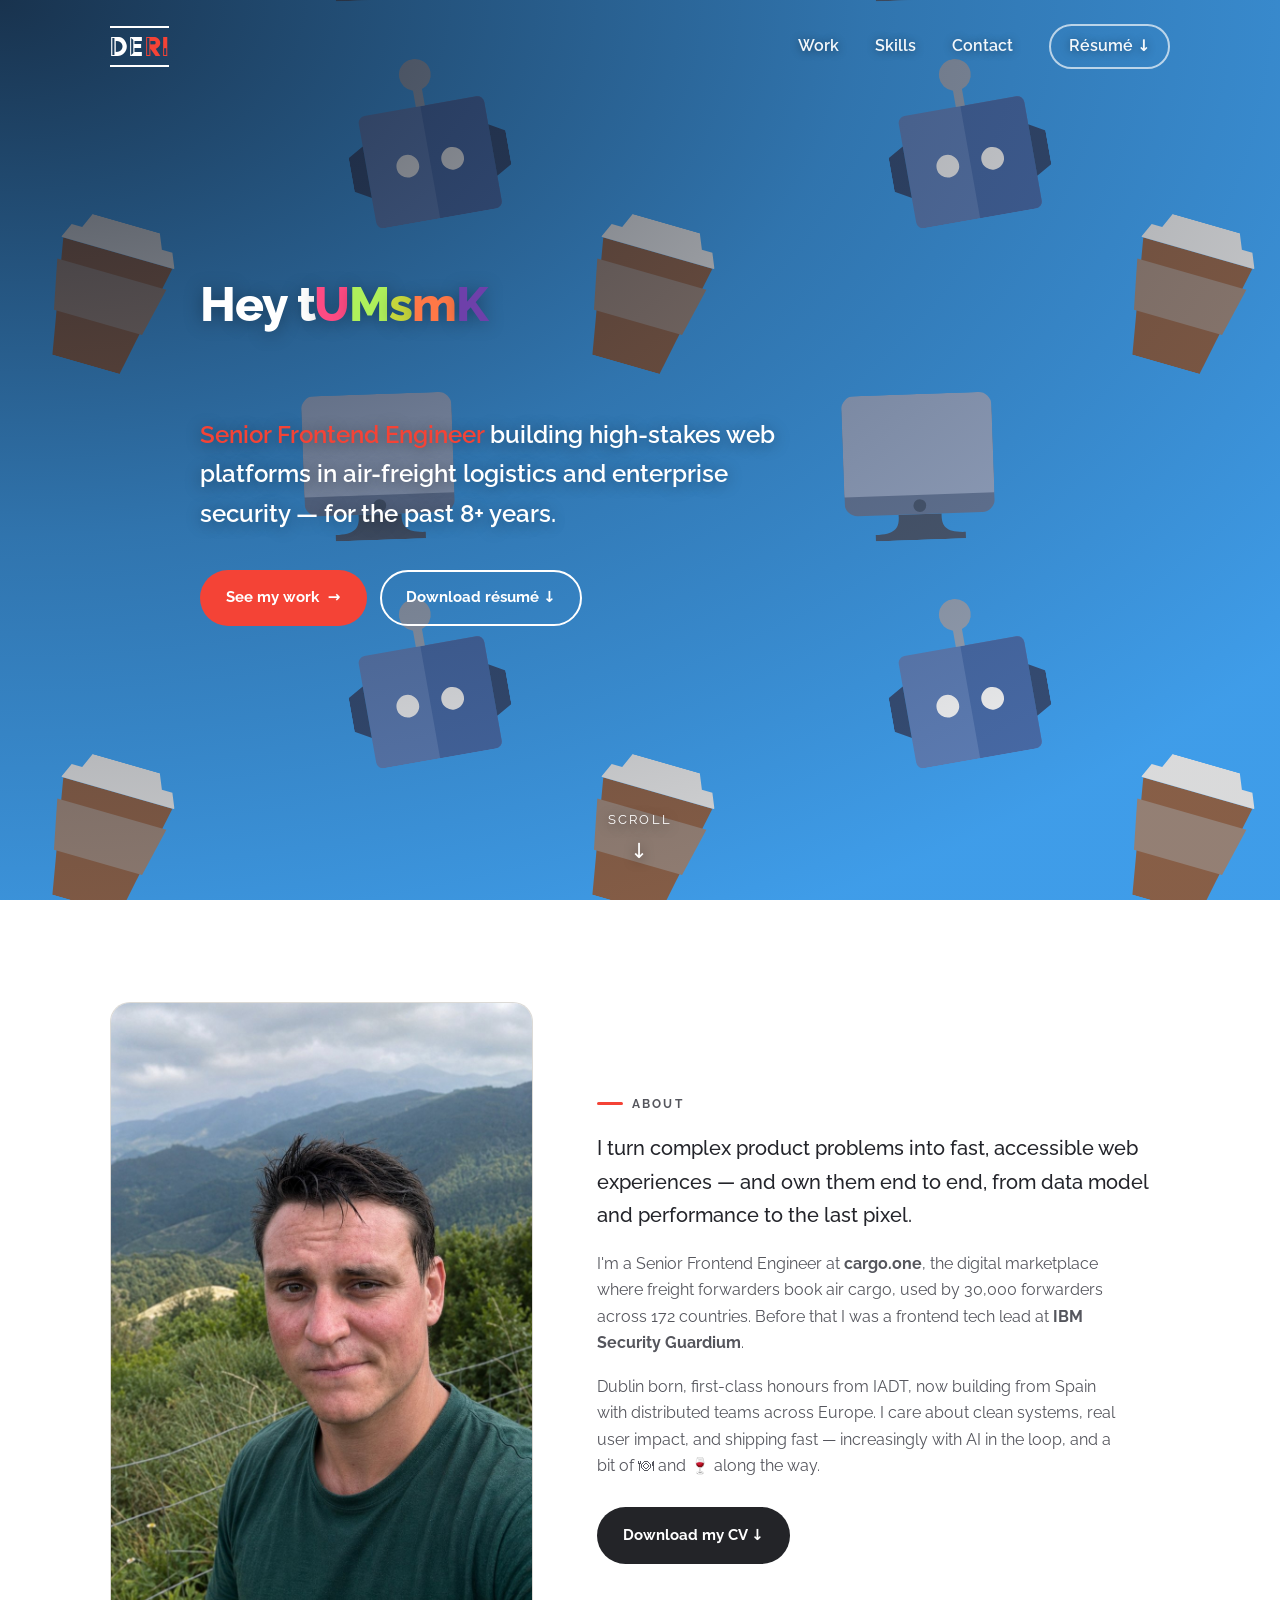
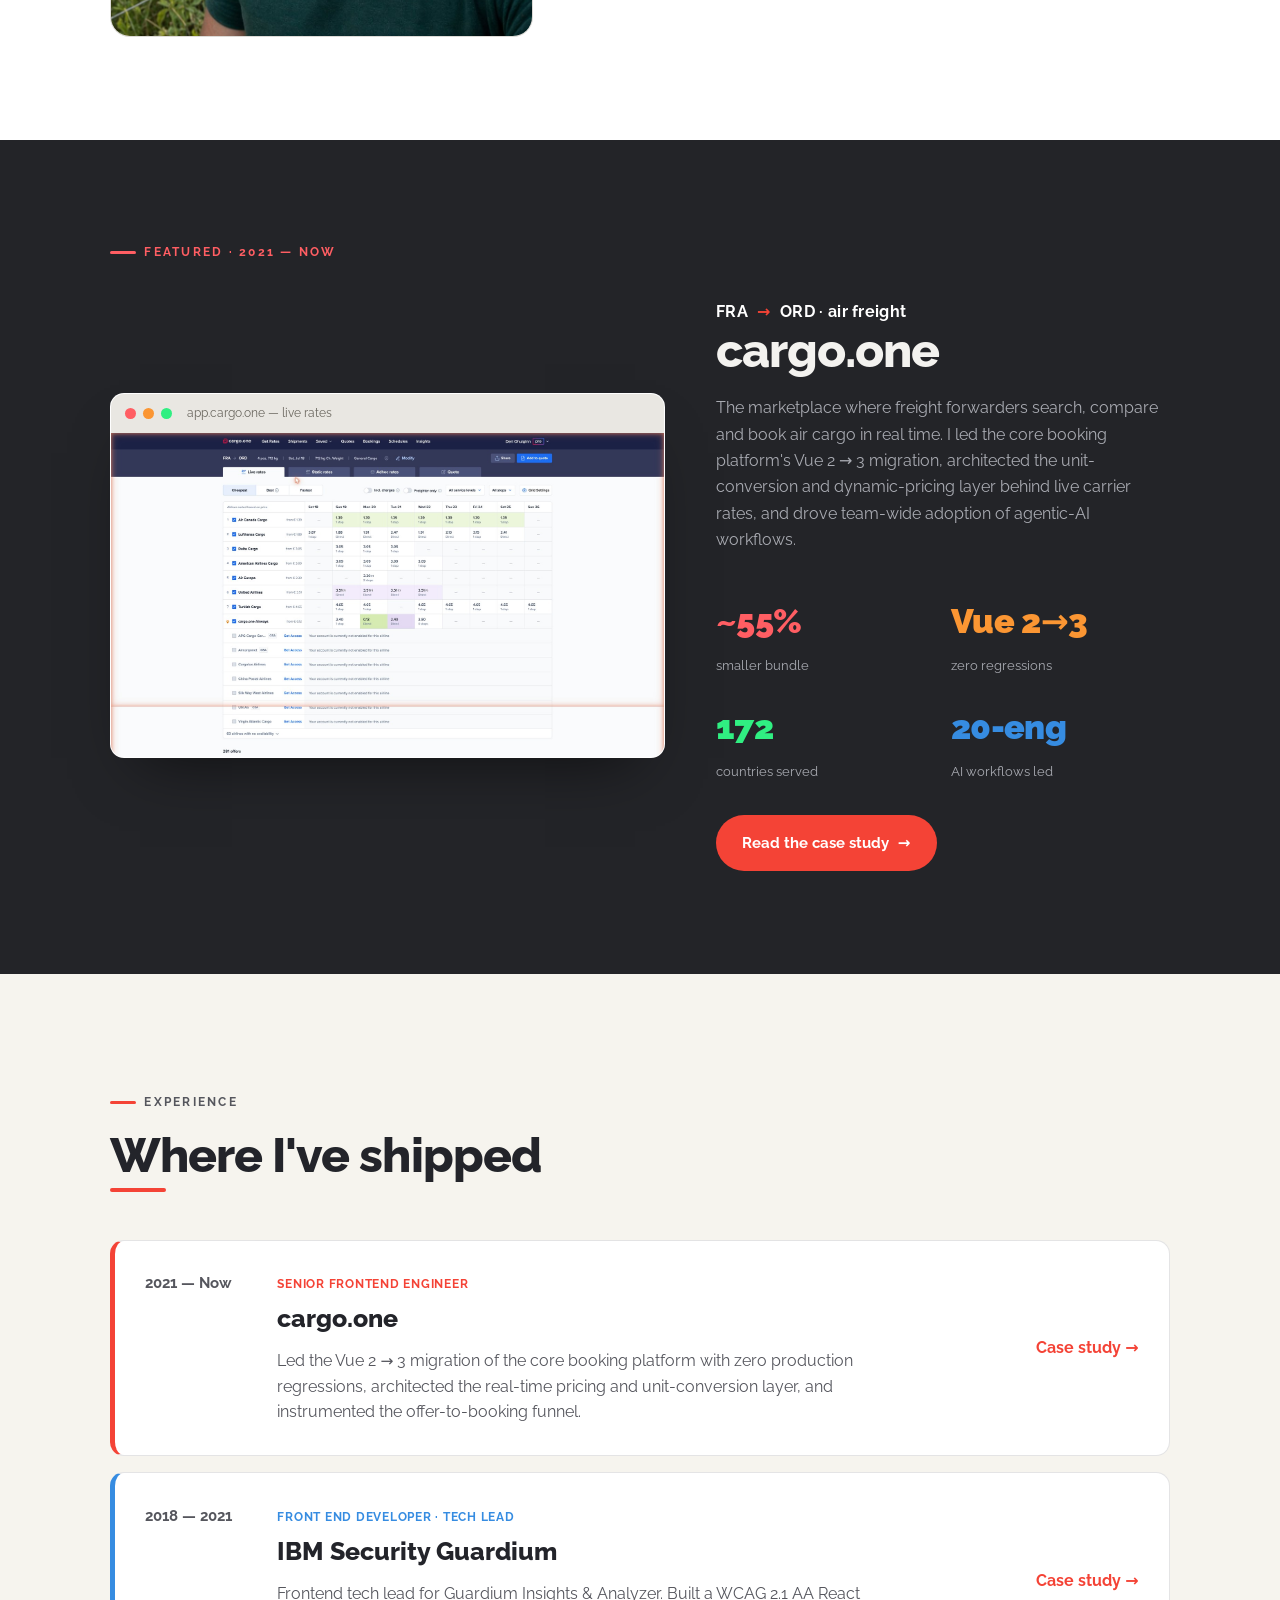
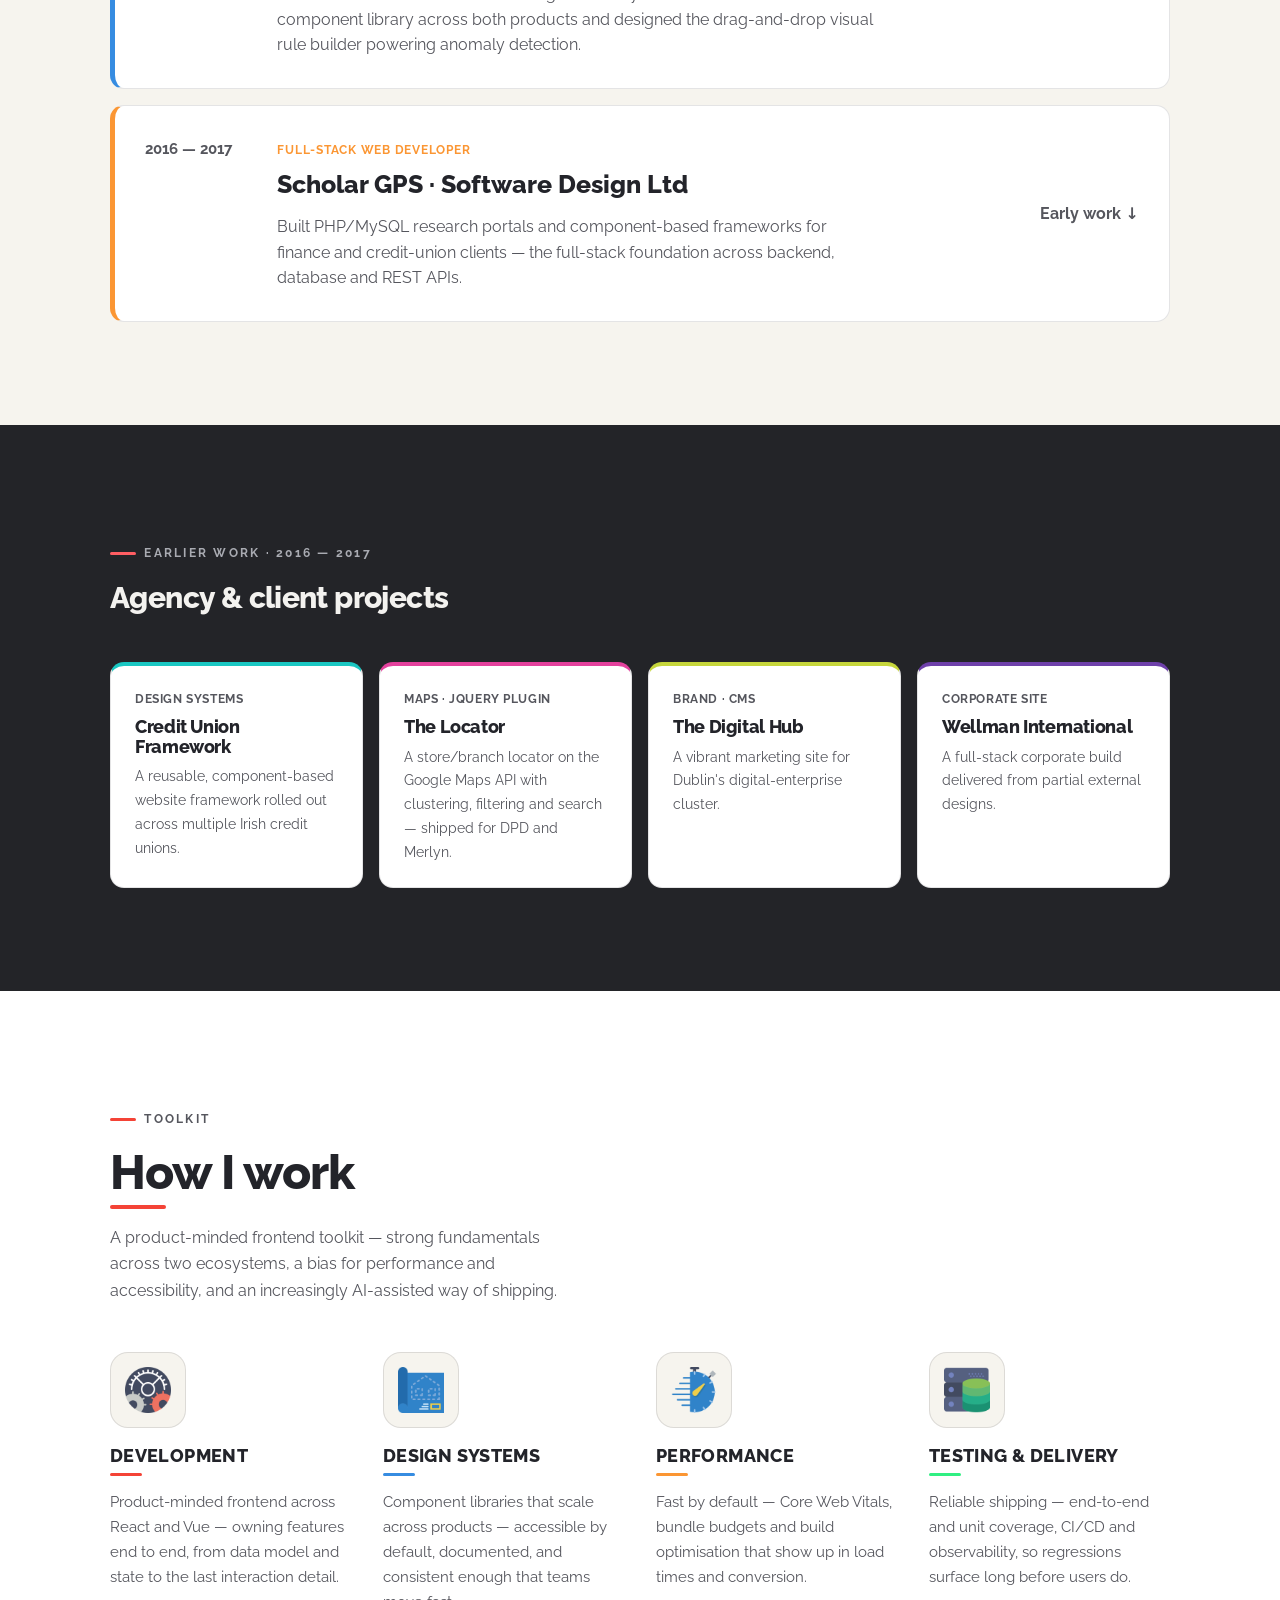
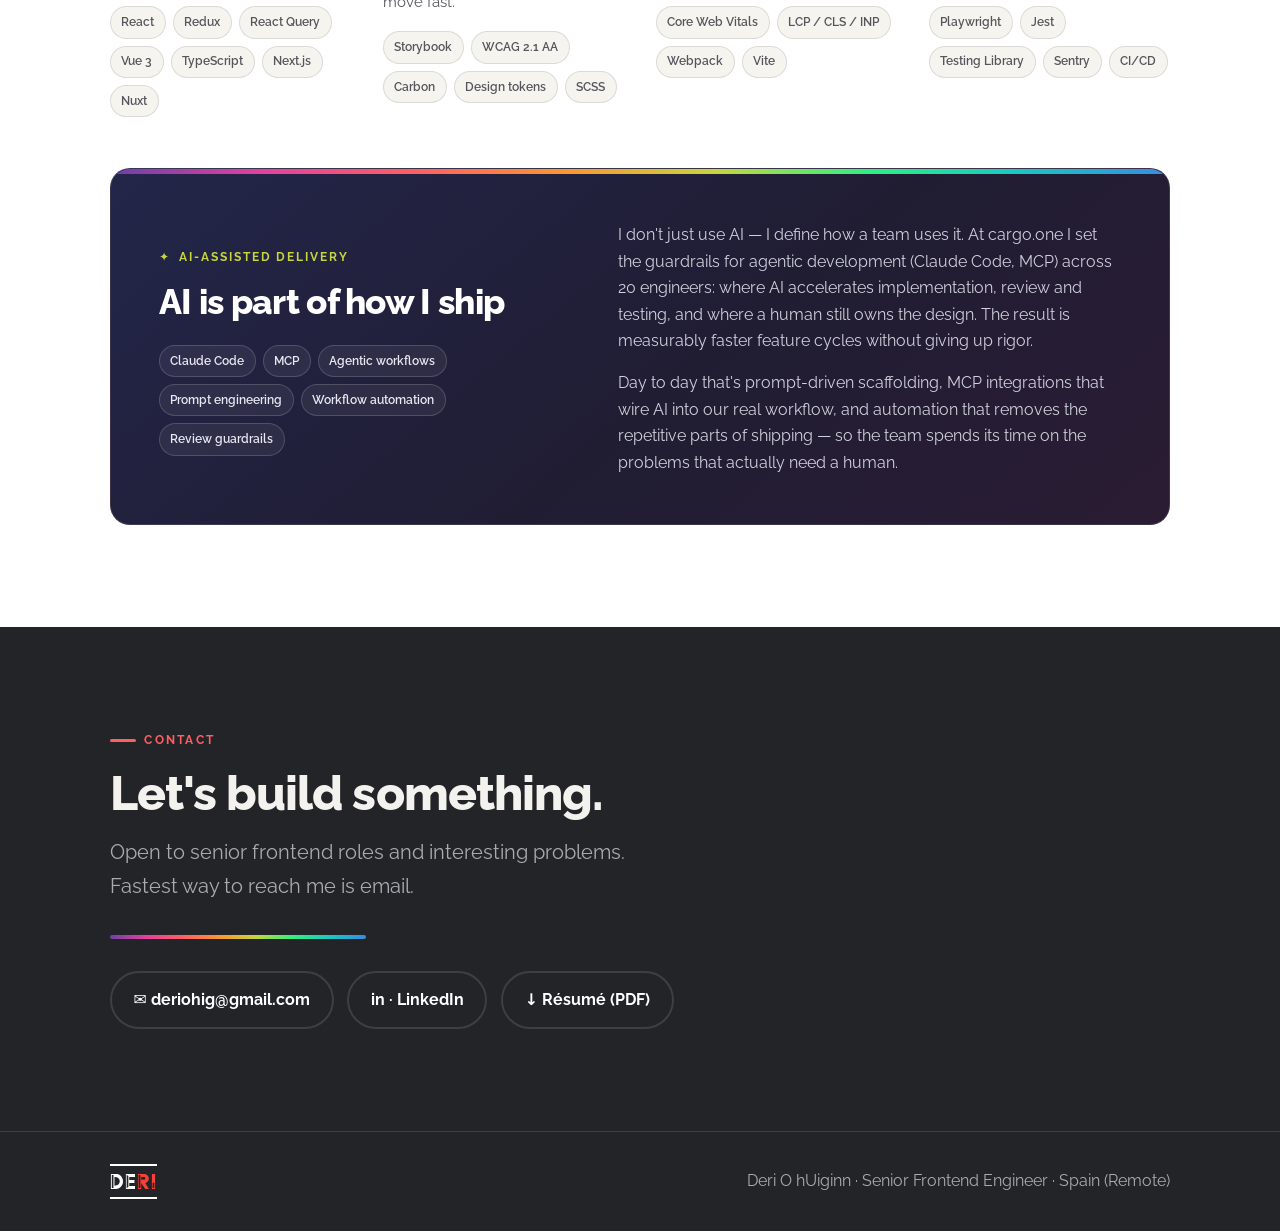
==== commit 03abb59a: "Update profile photo (new headshot) Co-Authored-By: Claude Opus 4.8 (1M context) <noreply@anthropic." ====
--- a/index.html
+++ b/index.html
@@ -47,7 +47,7 @@
       <!-- ============ ABOUT ============ -->
       <section class="section">
         <div class="wrap about">
-          <div class="about__photo"><img src="images/me.png" alt="Deri O hUiginn" /></div>
+          <div class="about__photo"><img src="images/me.jpg" alt="Deri O hUiginn" width="900" height="1352" /></div>
           <div class="about__body">
             <p class="eyebrow">About</p>
             <p class="lead">
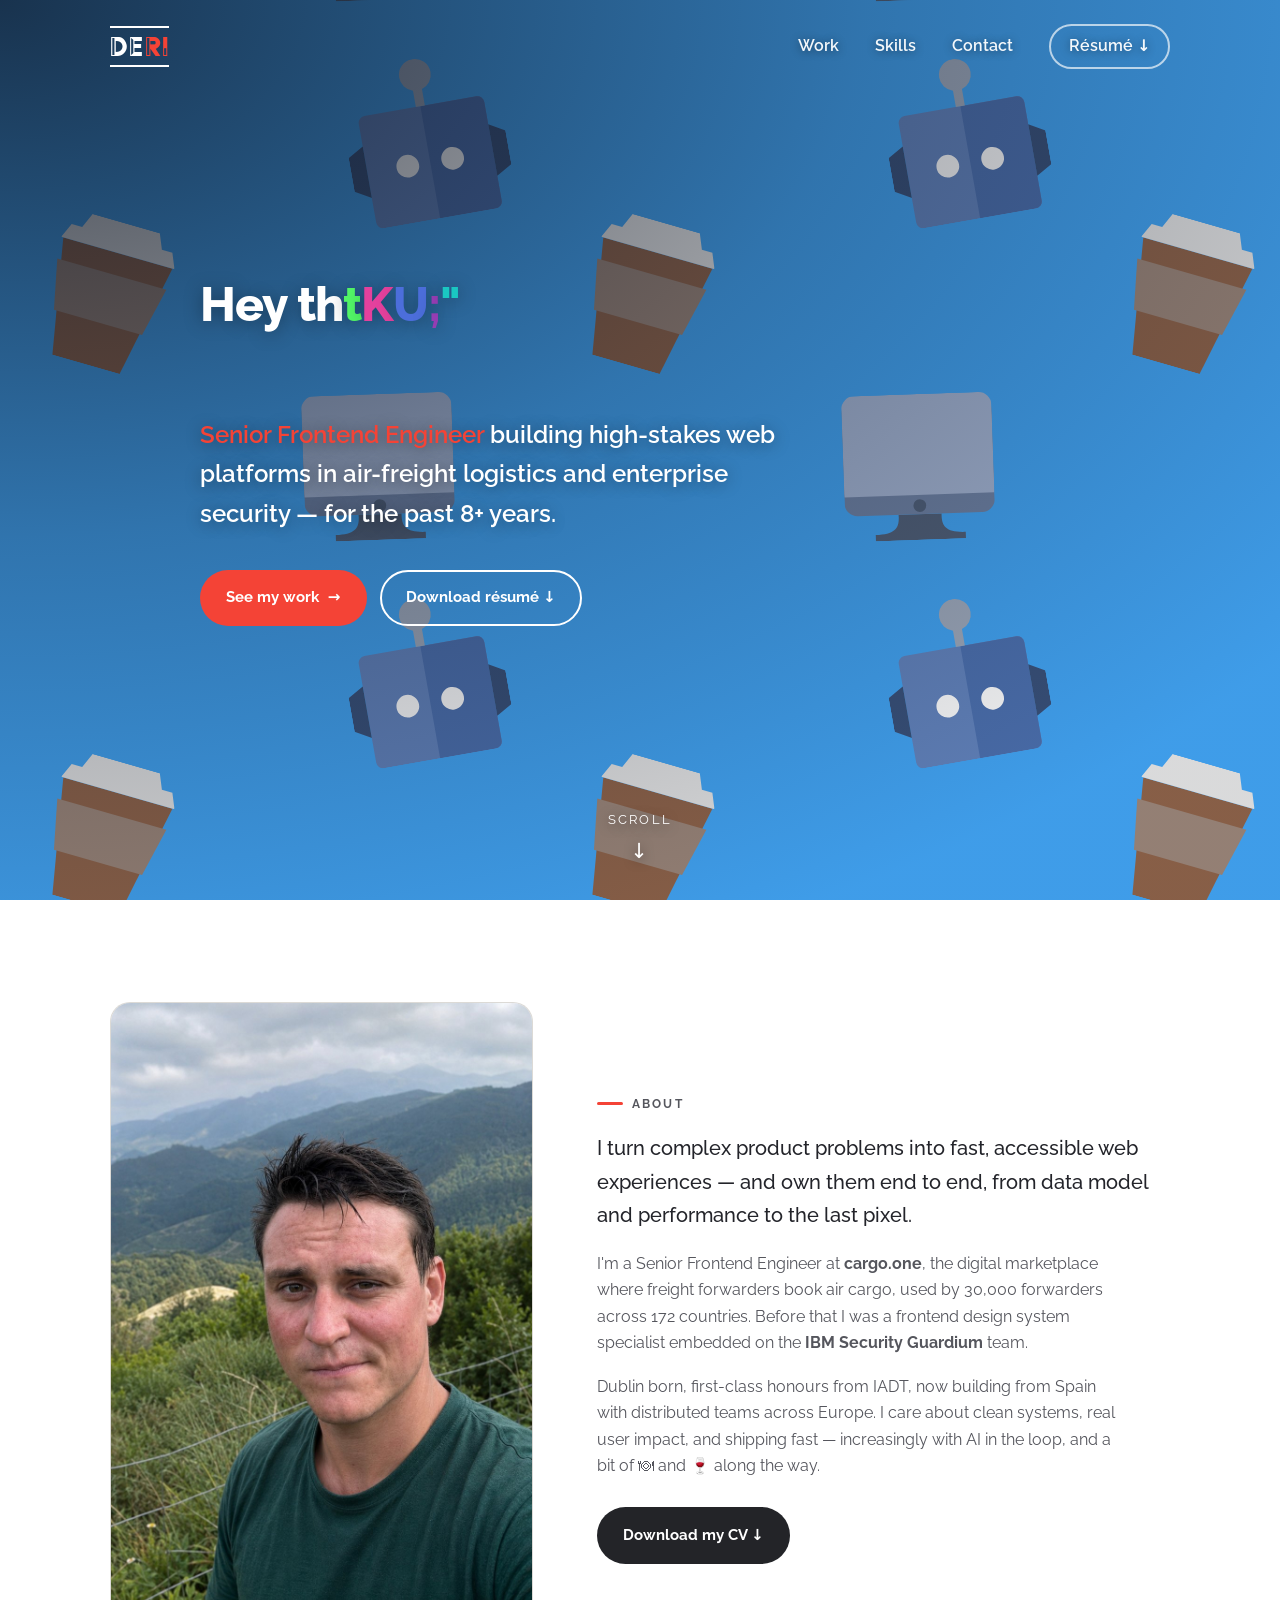
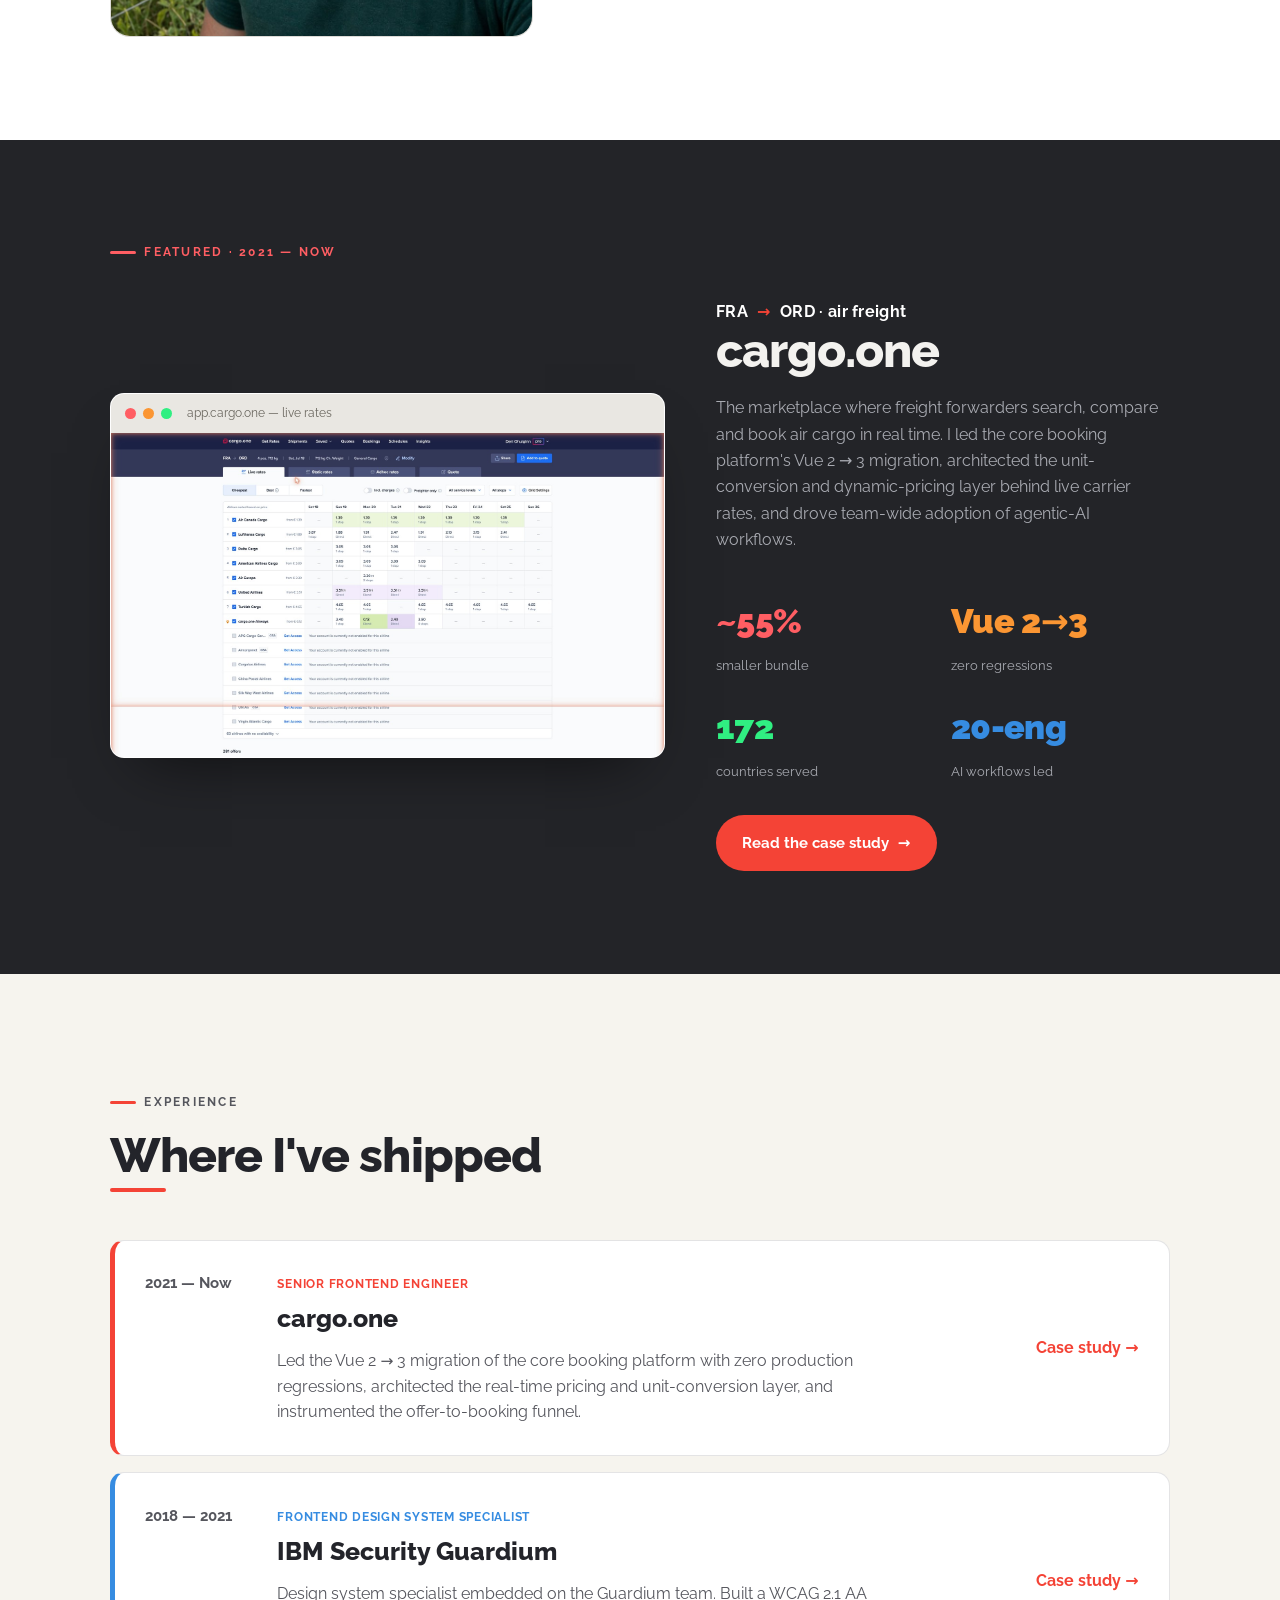
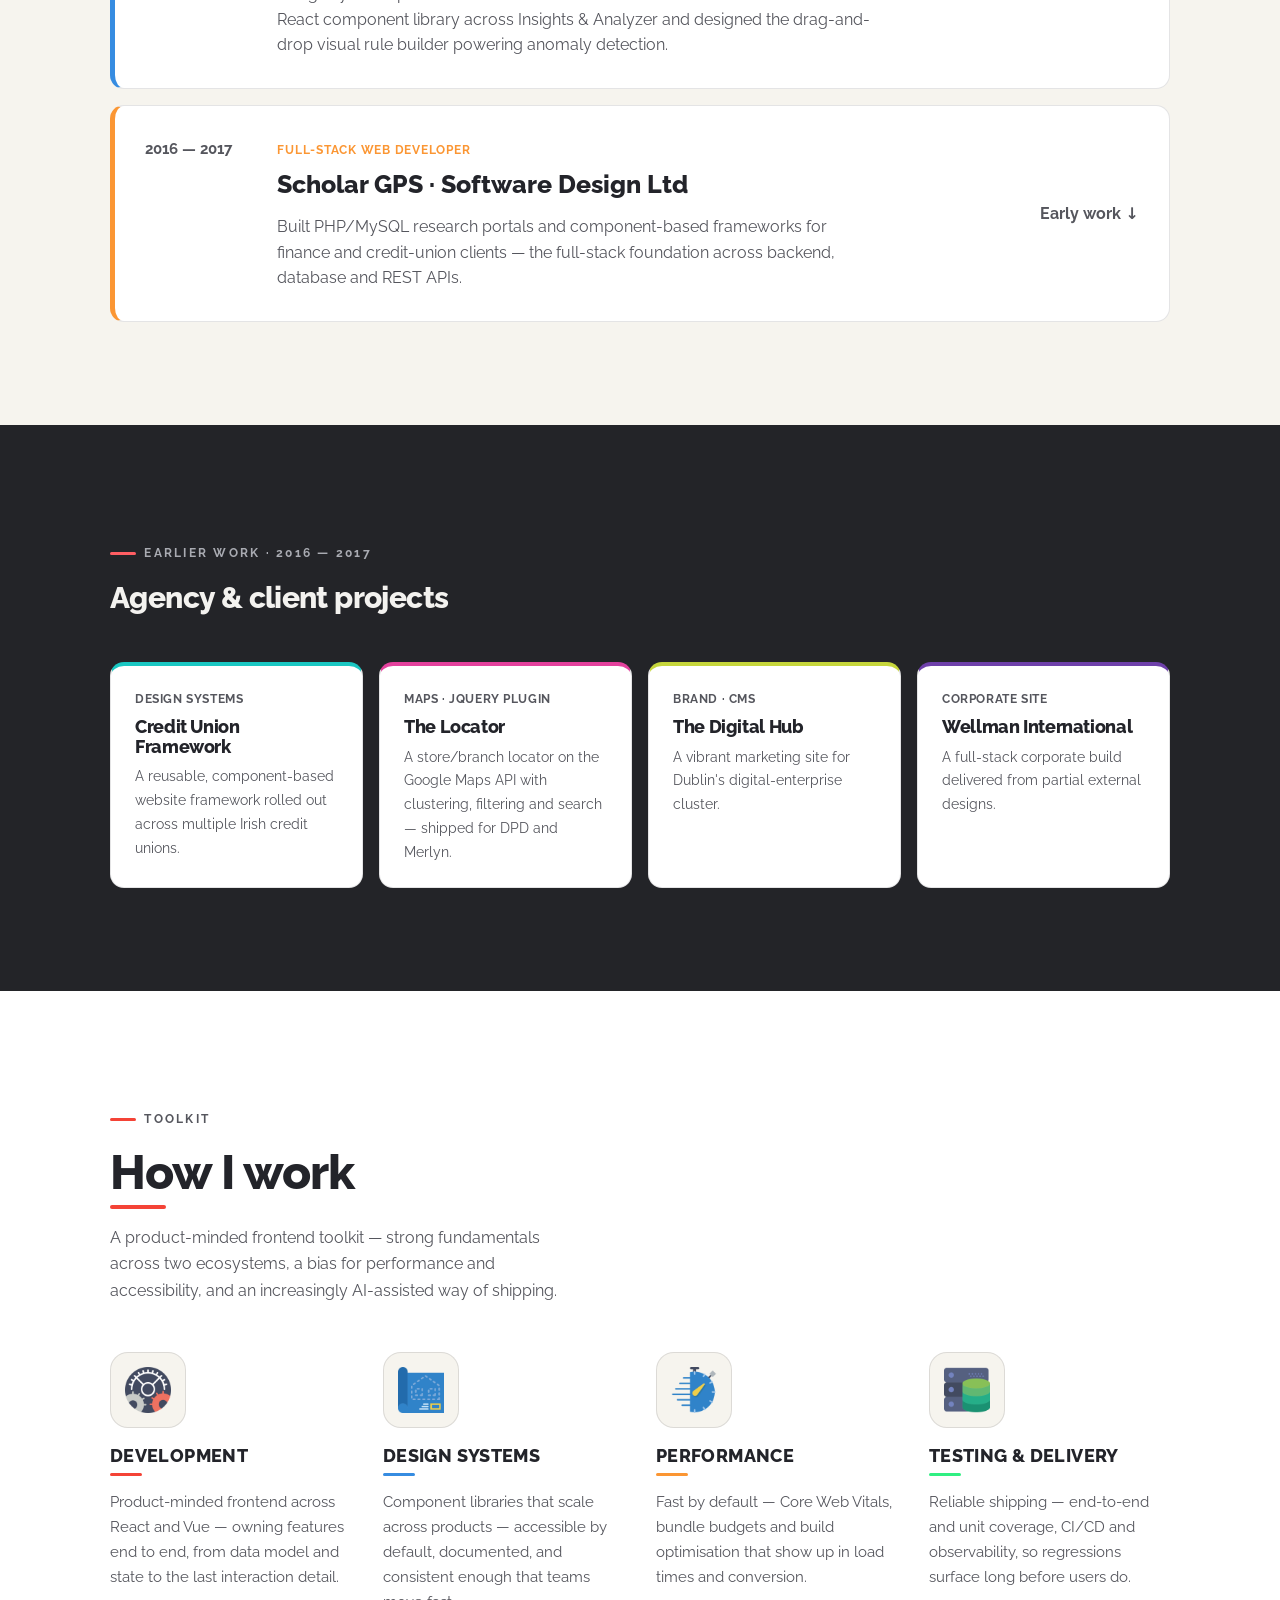
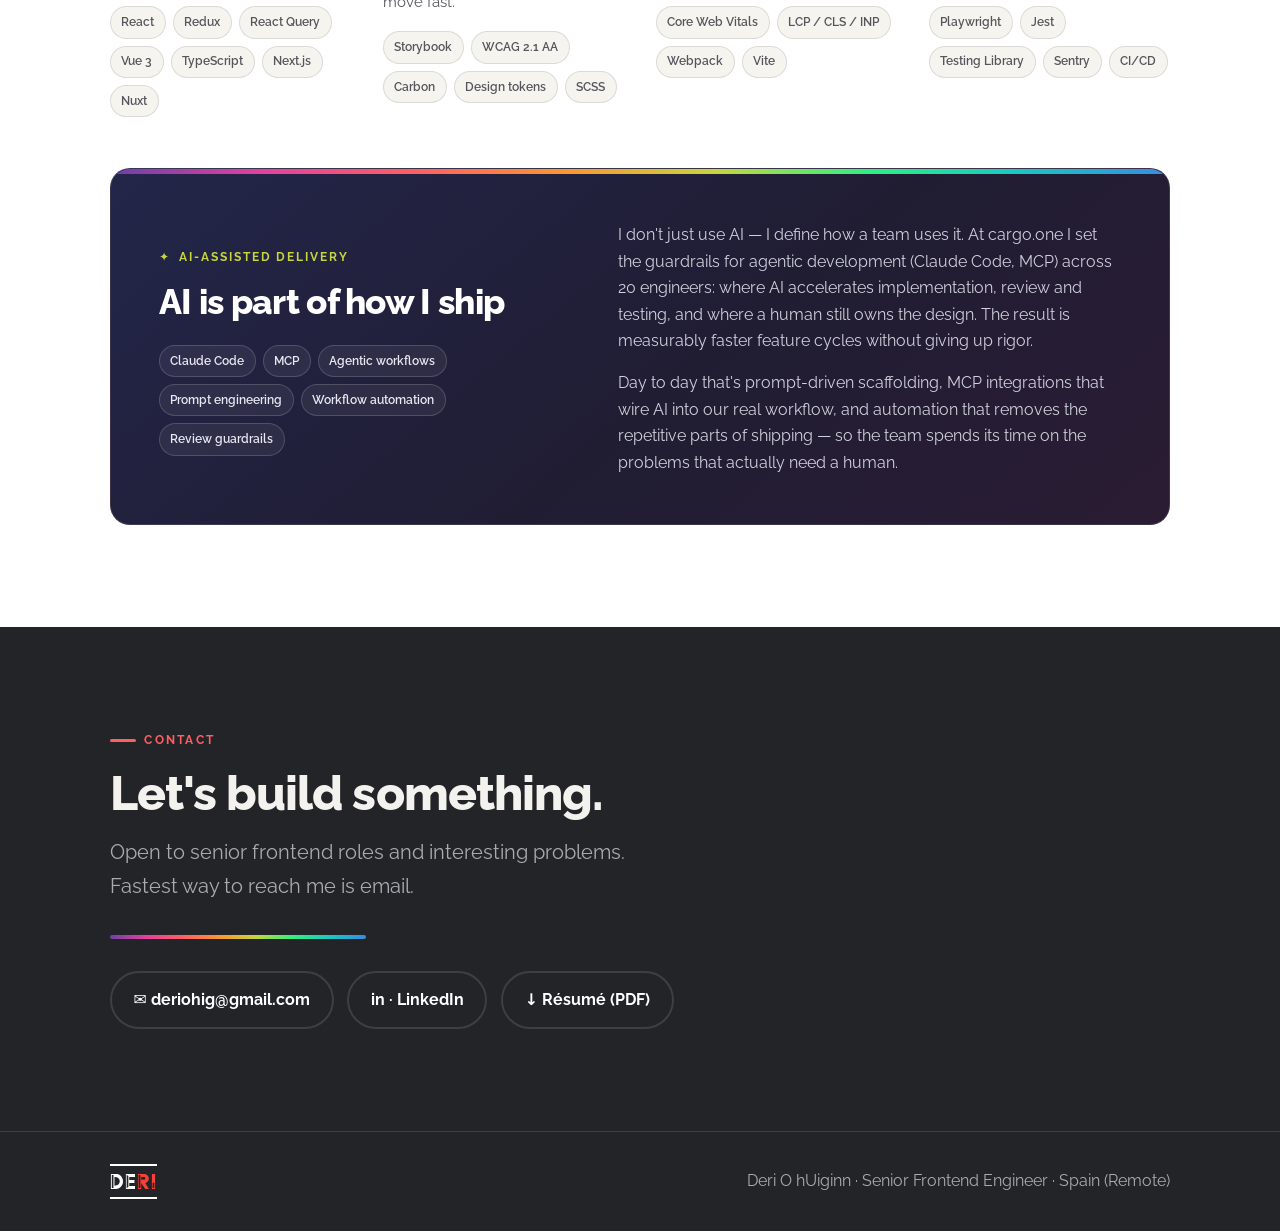
==== commit 39ef88c4: "content: correct IBM Security role — design system specialist, not tech lead Reframes the IBM Securi" ====
--- a/index.html
+++ b/index.html
@@ -59,7 +59,7 @@
               I'm a Senior Frontend Engineer at <strong>cargo.one</strong>, the
               digital marketplace where freight forwarders book air cargo, used
               by 30,000 forwarders across 172 countries. Before that I was a
-              frontend tech lead at <strong>IBM Security Guardium</strong>.
+              frontend design system specialist embedded on the <strong>IBM Security Guardium</strong> team.
             </p>
             <p>
               Dublin born, first-class honours from IADT, now building from Spain
@@ -129,9 +129,9 @@
             <article class="workcard workcard--c2">
               <div class="workcard__year">2018 — 2021</div>
               <div>
-                <div class="workcard__role">Front End Developer · Tech Lead</div>
+                <div class="workcard__role">Frontend Design System Specialist</div>
                 <div class="workcard__title">IBM Security Guardium</div>
-                <p class="workcard__desc">Frontend tech lead for Guardium Insights &amp; Analyzer. Built a WCAG 2.1 AA React component library across both products and designed the drag-and-drop visual rule builder powering anomaly detection.</p>
+                <p class="workcard__desc">Design system specialist embedded on the Guardium team. Built a WCAG 2.1 AA React component library across Insights &amp; Analyzer and designed the drag-and-drop visual rule builder powering anomaly detection.</p>
               </div>
               <a class="workcard__link" href="ibm-security.html">Case study →</a>
             </article>
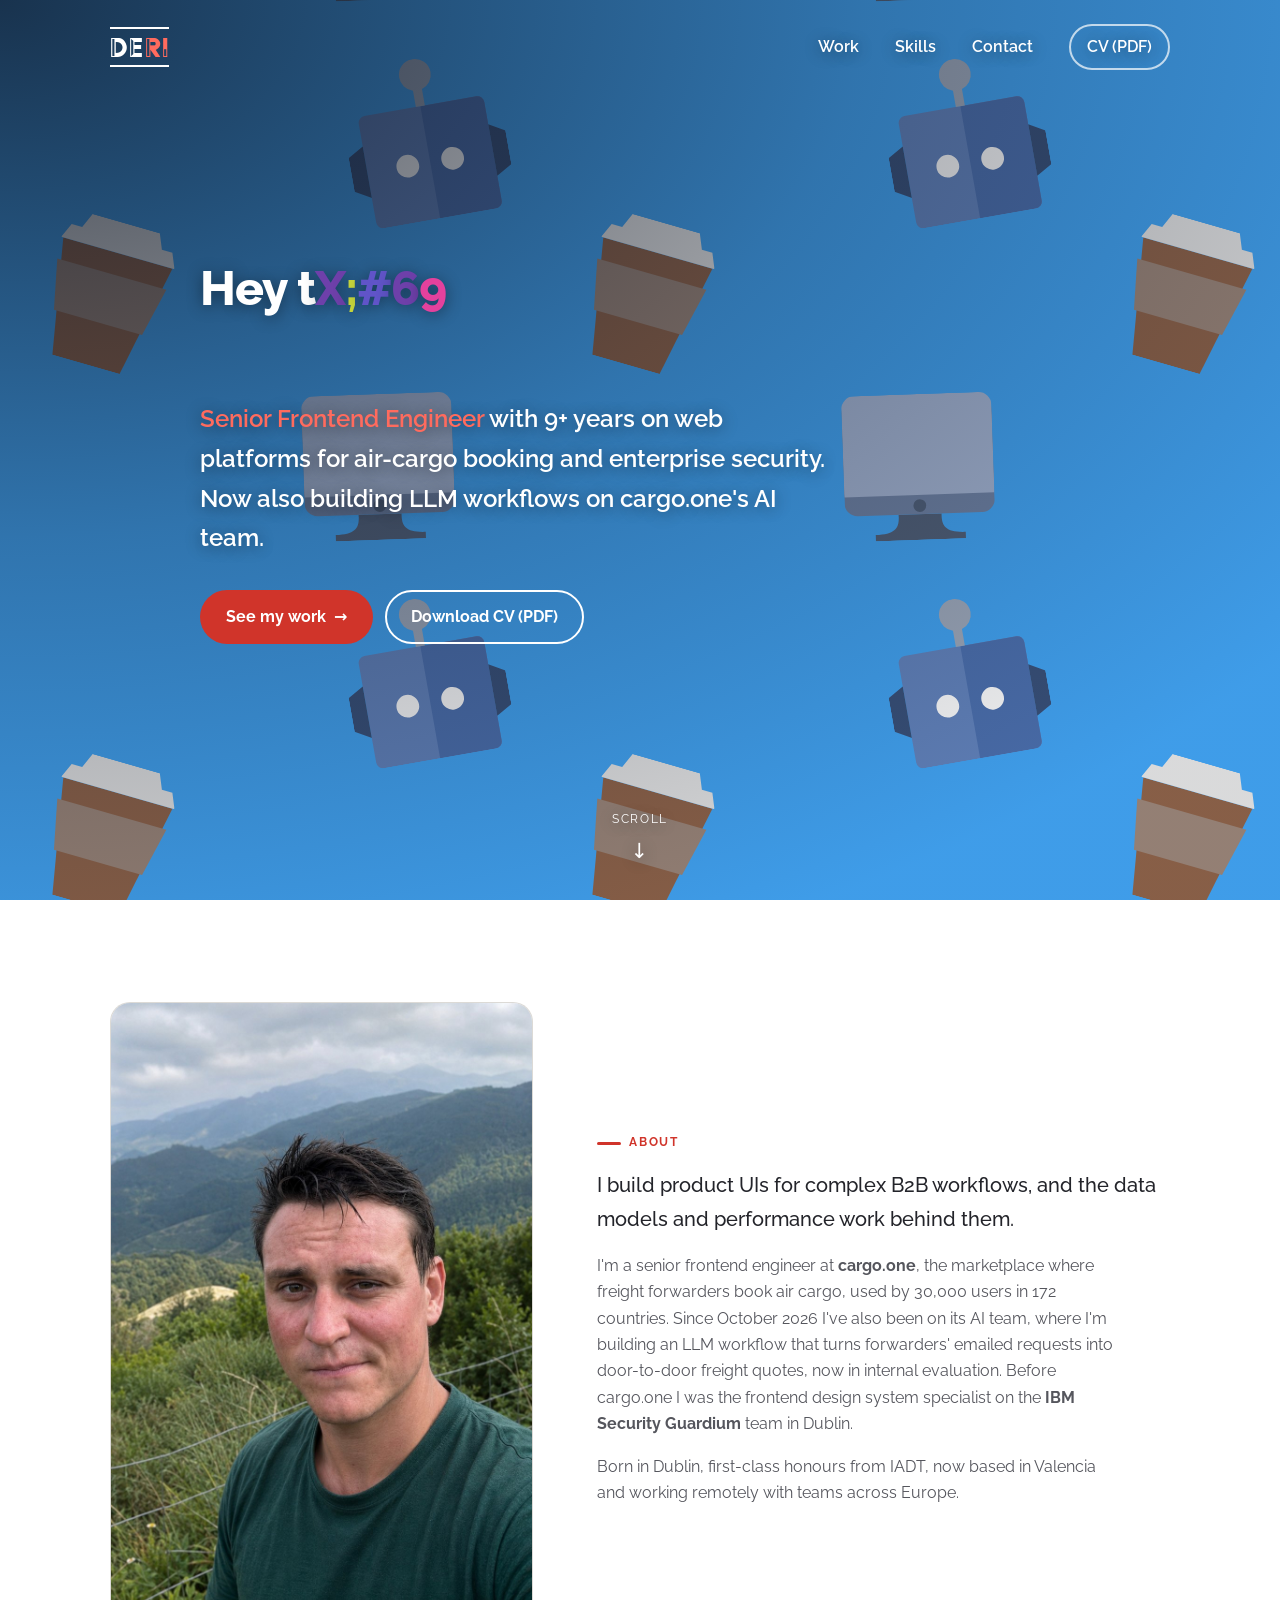
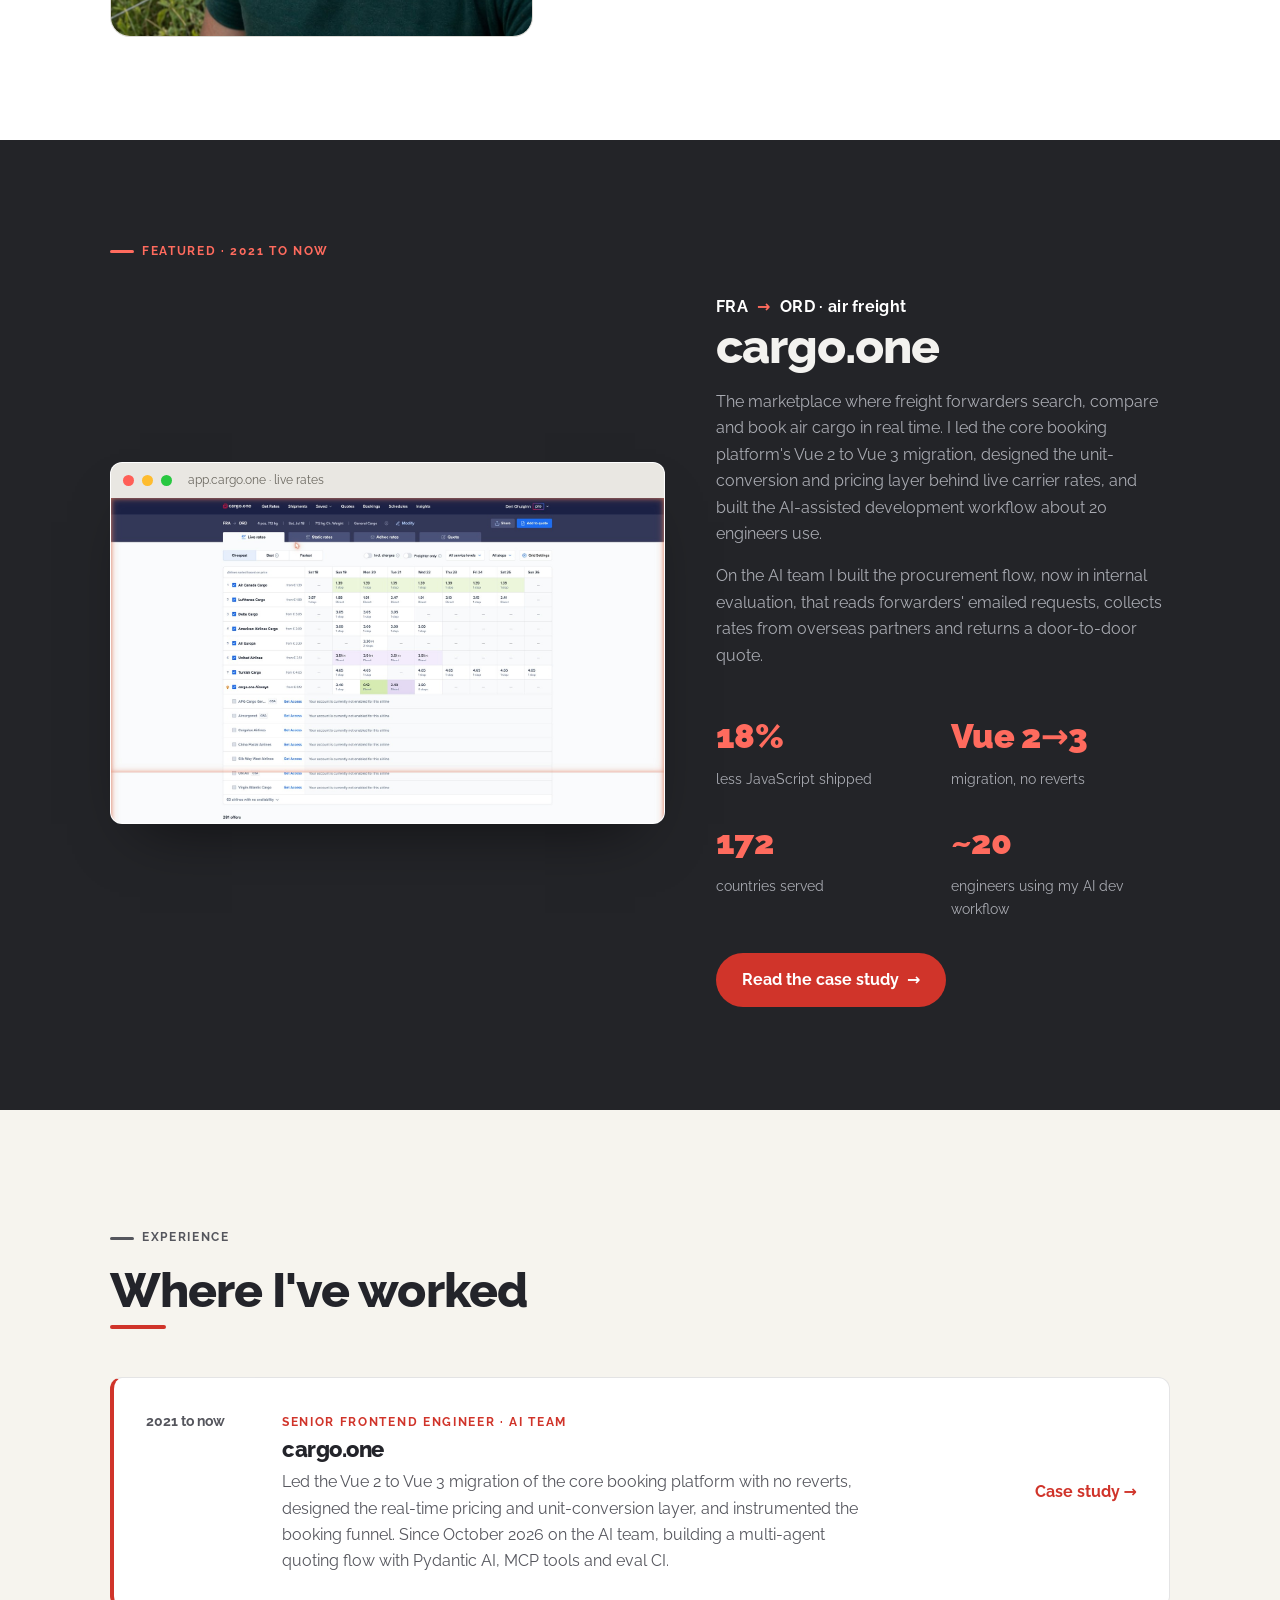
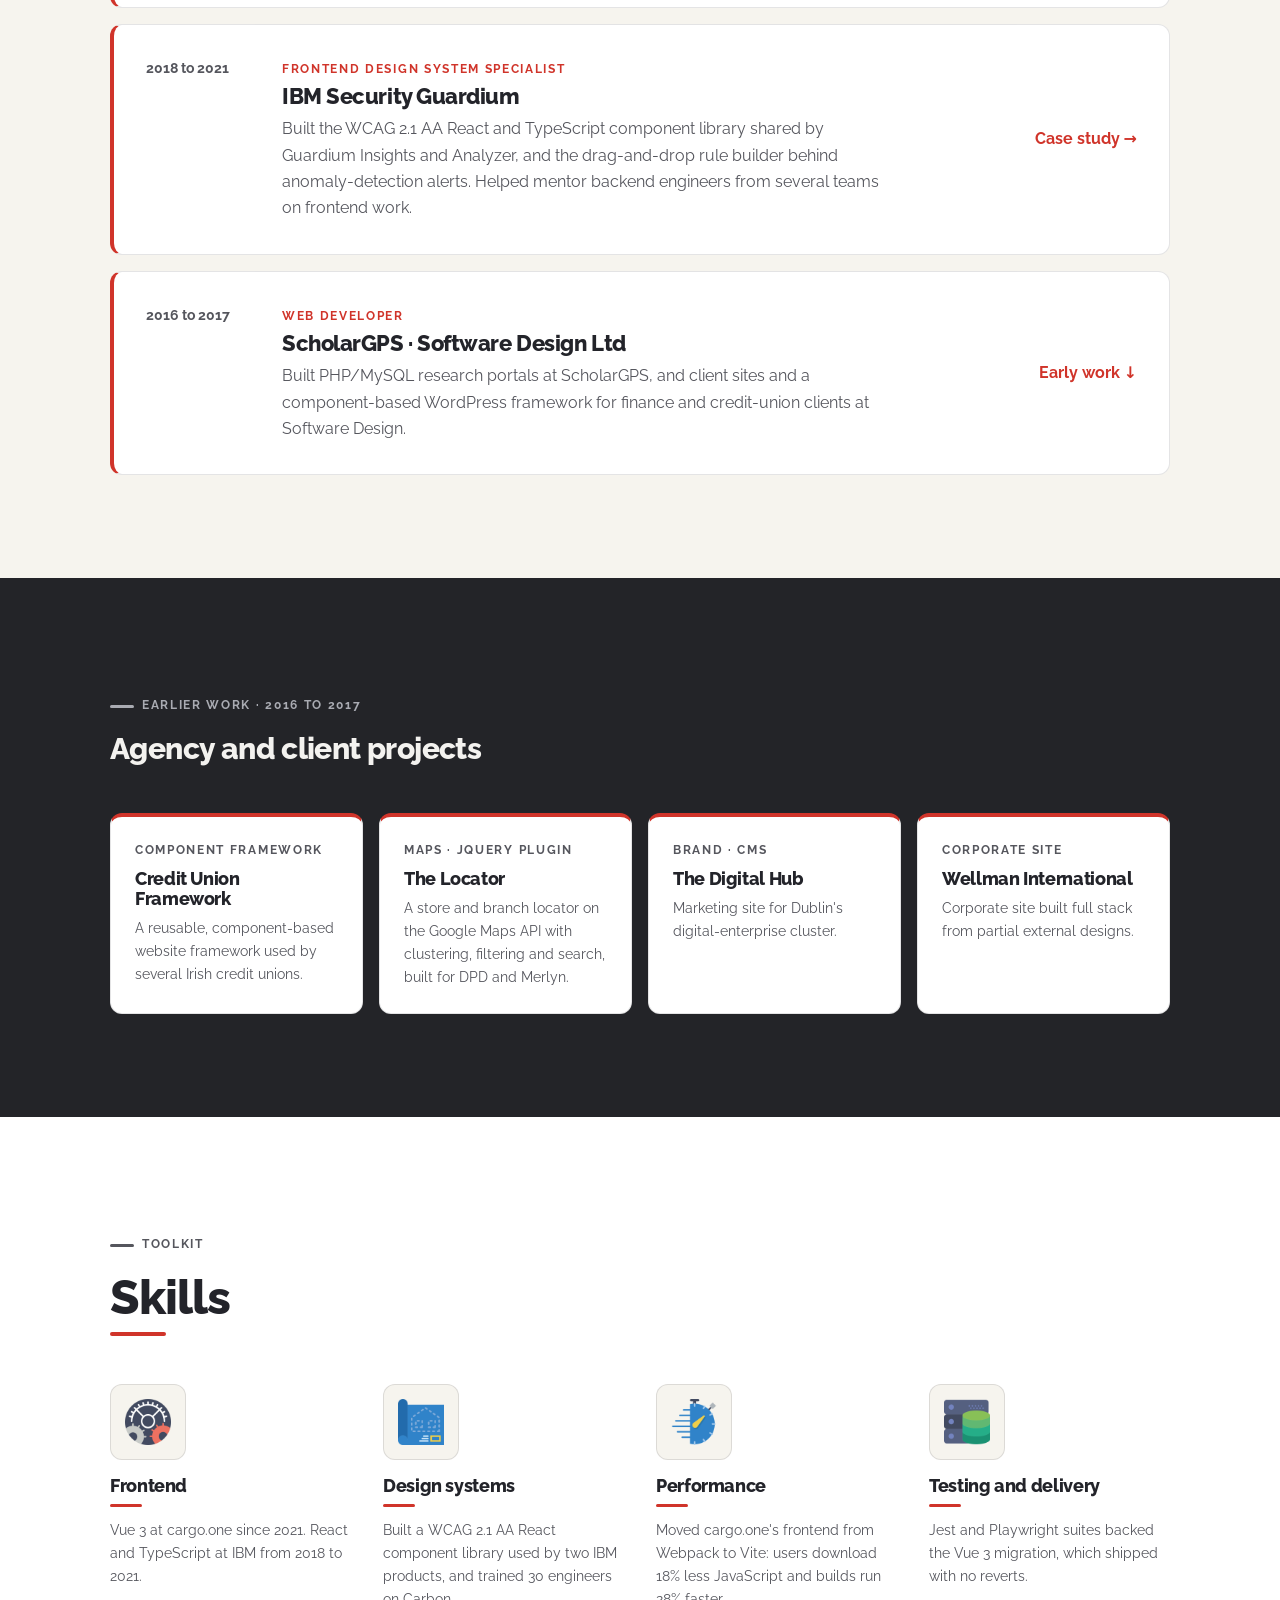
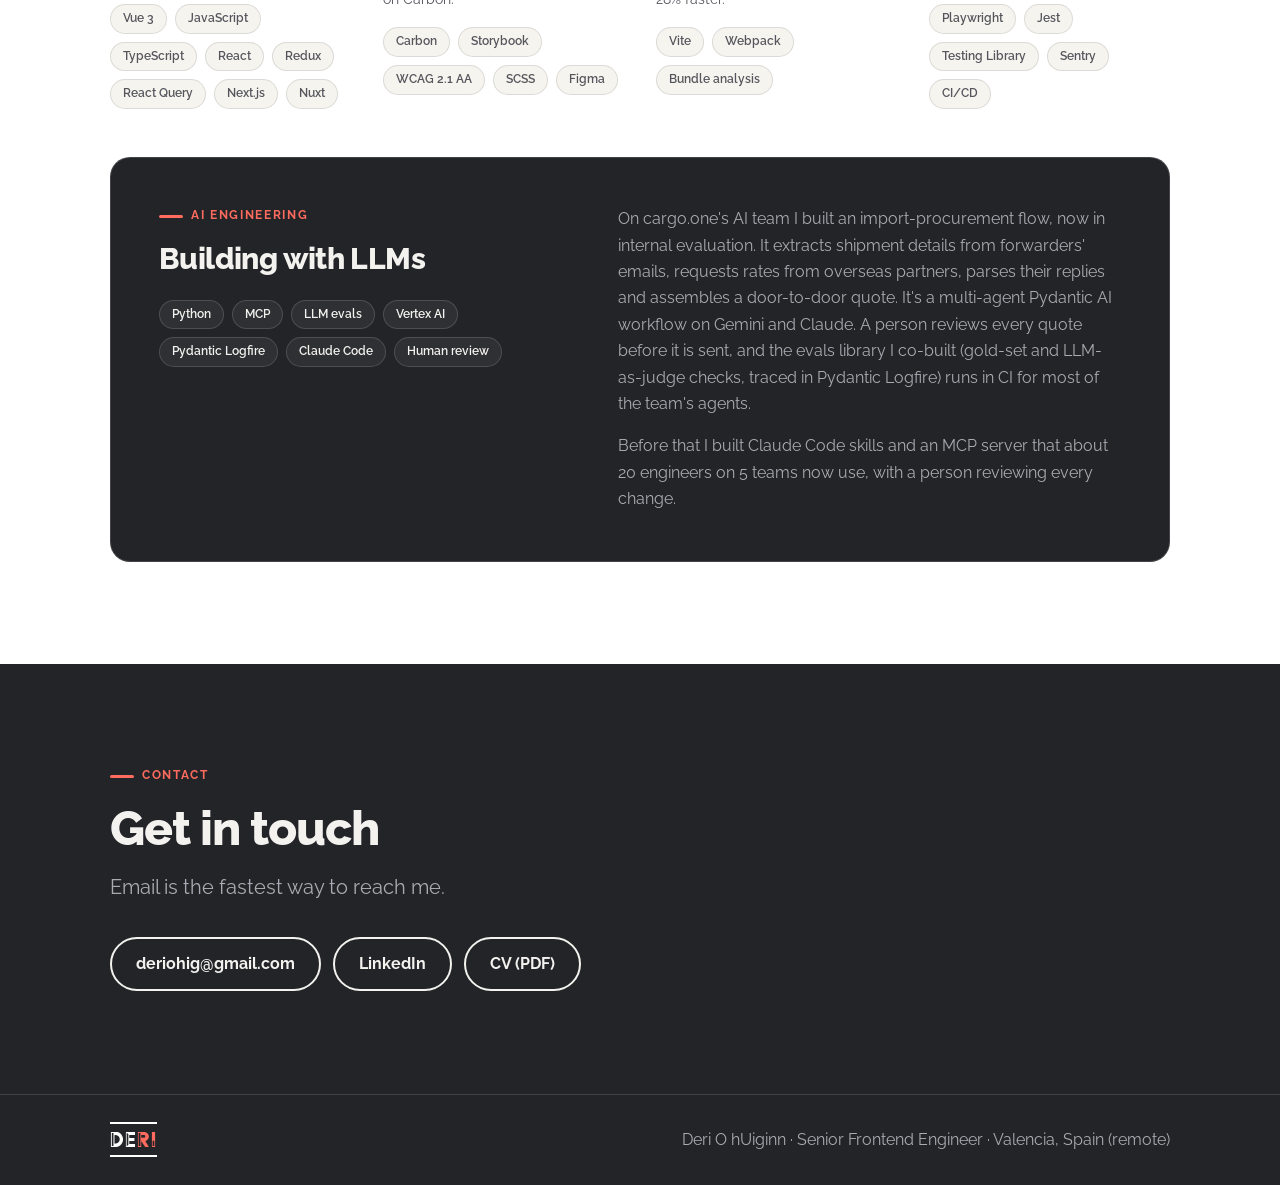
==== commit ea511400: "Portfolio site" ====
--- a/index.html
+++ b/index.html
@@ -3,23 +3,28 @@
   <head>
     <meta charset="utf-8" />
     <meta name="viewport" content="width=device-width, initial-scale=1.0" />
-    <title>Deri O hUiginn — Senior Frontend Engineer</title>
-    <meta name="description" content="Deri O hUiginn — Senior Frontend Engineer with 8+ years building high-stakes web platforms in air-freight logistics and enterprise security. cargo.one · IBM Security Guardium." />
+    <title>Deri O hUiginn · Senior Frontend Engineer</title>
+    <meta name="description" content="Deri O hUiginn, senior frontend engineer in Valencia, Spain. Nine years on web platforms for air-cargo booking (cargo.one) and enterprise security (IBM), now also building LLM workflows." />
+    <link rel="preconnect" href="https://fonts.googleapis.com" />
+    <link rel="preconnect" href="https://fonts.gstatic.com" crossorigin />
+    <link rel="stylesheet" href="https://fonts.googleapis.com/css2?family=Raleway:wght@500;600;700;800;900&display=swap" />
     <link rel="stylesheet" href="styles.css" />
   </head>
   <body id="top">
+    <a class="skip-link" href="#main">Skip to content</a>
+
     <!-- ============ HERO ============ -->
     <header class="hero">
       <div class="hero__nav">
         <div class="wrap nav__inner">
-          <a class="brand" href="index.html" aria-label="Deri O hUiginn — home">DE<span class="r">RI</span></a>
-          <nav class="nav__links" aria-label="Primary">
+          <a class="brand" href="index.html" aria-label="Deri O hUiginn, home">DE<span class="r">RI</span></a>
+          <nav class="nav__links" id="primary-nav" aria-label="Primary">
             <a href="#work">Work</a>
             <a href="#skills">Skills</a>
             <a href="#contact">Contact</a>
-            <a class="nav__cta" href="images/Deri-O-Huiginn-Resume.pdf" download>Résumé ↓</a>
+            <a class="nav__cta" href="images/Deri-O-Huiginn-Resume.pdf" download>CV (PDF)</a>
           </nav>
-          <button class="nav__toggle" id="nav-icon3" aria-label="Menu" aria-expanded="false">
+          <button class="nav__toggle" id="nav-icon3" aria-label="Open menu" aria-expanded="false" aria-controls="primary-nav">
             <span></span><span></span><span></span>
           </button>
         </div>
@@ -27,15 +32,15 @@
 
       <div class="hero__body">
         <div class="wrap hero__inner">
-          <h1 class="hero__im"><span class="i-am"></span></h1>
+          <h1 class="hero__im"><span class="visually-hidden">Hey there, I'm Deri.</span><span class="i-am" aria-hidden="true"></span></h1>
           <p class="hero__tag">
-            <span class="accent">Senior Frontend Engineer</span> building
-            high-stakes web platforms in air-freight logistics and enterprise
-            security — for the past 8+ years.
+            <span class="accent">Senior Frontend Engineer</span> with 9+ years
+            on web platforms for air-cargo booking and enterprise security. Now
+            also building LLM workflows on cargo.one's AI team.
           </p>
-          <div class="hero__actions">
-            <a class="btn btn--primary" href="#work">See my work <span class="arrow">→</span></a>
-            <a class="btn btn--ghost" href="images/Deri-O-Huiginn-Resume.pdf" download>Download résumé ↓</a>
+          <div class="actions">
+            <a class="btn btn--primary" href="#work">See my work <span class="arrow" aria-hidden="true">→</span></a>
+            <a class="btn btn--ghost" href="images/Deri-O-Huiginn-Resume.pdf" download>Download CV (PDF)</a>
           </div>
         </div>
       </div>
@@ -43,193 +48,192 @@
       <div class="hero__scroll" aria-hidden="true">Scroll<span>↓</span></div>
     </header>
 
-    <main>
+    <main id="main">
       <!-- ============ ABOUT ============ -->
-      <section class="section">
+      <section class="section" aria-labelledby="about-title">
         <div class="wrap about">
           <div class="about__photo"><img src="images/me.jpg" alt="Deri O hUiginn" width="900" height="1352" /></div>
           <div class="about__body">
-            <p class="eyebrow">About</p>
+            <p class="eyebrow" id="about-title">About</p>
             <p class="lead">
-              I turn complex product problems into fast, accessible web
-              experiences — and own them end to end, from data model and
-              performance to the last pixel.
+              I build product UIs for complex B2B workflows, and the data models
+              and performance work behind them.
             </p>
             <p>
-              I'm a Senior Frontend Engineer at <strong>cargo.one</strong>, the
-              digital marketplace where freight forwarders book air cargo, used
-              by 30,000 forwarders across 172 countries. Before that I was a
-              frontend design system specialist embedded on the <strong>IBM Security Guardium</strong> team.
+              I'm a senior frontend engineer at <strong>cargo.one</strong>, the
+              marketplace where freight forwarders book air cargo, used by 30,000
+              users in 172 countries. Since October 2026 I've also been on its AI
+              team, where I'm building an LLM workflow that turns forwarders' emailed requests into door-to-door freight quotes, now in internal evaluation. Before cargo.one
+              I was the frontend design system specialist on the
+              <strong>IBM Security Guardium</strong> team in Dublin.
             </p>
             <p>
-              Dublin born, first-class honours from IADT, now building from Spain
-              with distributed teams across Europe. I care about clean systems,
-              real user impact, and shipping fast — increasingly with AI in the
-              loop, and a bit of 🍽 and 🍷 along the way.
+              Born in Dublin, first-class honours from IADT, now based in Valencia
+              and working remotely with teams across Europe.
             </p>
-            <div class="hero__actions" style="margin-top:1.75rem">
-              <a class="btn btn--dark" href="images/Deri-O-Huiginn-Resume.pdf" download>Download my CV ↓</a>
-            </div>
           </div>
         </div>
       </section>
 
       <!-- ============ FEATURED: cargo.one ============ -->
-      <section class="section section--ink" id="work">
-        <div class="wrap">
-          <p class="eyebrow">Featured · 2021 — Now</p>
+      <section class="section section--ink" id="work" aria-labelledby="work-title">
+        <div class="wrap">
+          <p class="eyebrow">Featured · 2021 to now</p>
           <div class="feature">
             <div class="feature__media">
               <figure class="window">
-                <div class="window__bar"><span class="window__dot"></span><span class="window__dot"></span><span class="window__dot"></span><span class="window__url">app.cargo.one — live rates</span></div>
-                <img src="images/cargo-live-rates.jpg" alt="cargo.one live-rate comparison grid — carriers by date, sorted on price" width="1600" height="939" loading="lazy" />
+                <div class="window__bar" aria-hidden="true"><span class="window__dot"></span><span class="window__dot"></span><span class="window__dot"></span><span class="window__url">app.cargo.one · live rates</span></div>
+                <img src="images/cargo-live-rates.jpg" alt="cargo.one live-rate comparison grid: carriers by date, sorted by price" width="1600" height="939" loading="lazy" />
               </figure>
             </div>
             <div class="feature__body">
-              <p class="route">FRA <span class="arrow">→</span> ORD · air freight</p>
-              <h2 class="h-lg">cargo.one</h2>
+              <p class="route">FRA <span class="arrow" aria-hidden="true">→</span> ORD · air freight</p>
+              <h2 class="h-lg" id="work-title">cargo.one</h2>
               <p>
                 The marketplace where freight forwarders search, compare and book
-                air cargo in real time. I led the core booking platform's Vue 2 → 3
-                migration, architected the unit-conversion and dynamic-pricing
-                layer behind live carrier rates, and drove team-wide adoption of
-                agentic-AI workflows.
+                air cargo in real time. I led the core booking platform's Vue 2 to
+                Vue 3 migration, designed the unit-conversion and pricing layer
+                behind live carrier rates, and built the AI-assisted development
+                workflow about 20 engineers use.
               </p>
-              <div class="stats">
-                <div class="stat"><div class="stat__v">~55%</div><div class="stat__k">smaller bundle</div></div>
-                <div class="stat"><div class="stat__v">Vue 2→3</div><div class="stat__k">zero regressions</div></div>
-                <div class="stat"><div class="stat__v">172</div><div class="stat__k">countries served</div></div>
-                <div class="stat"><div class="stat__v">20-eng</div><div class="stat__k">AI workflows led</div></div>
-              </div>
-              <div class="hero__actions" style="margin-top:2rem">
-                <a class="btn btn--primary" href="cargo-one.html">Read the case study <span class="arrow">→</span></a>
-              </div>
-            </div>
-          </div>
-        </div>
-      </section>
-
-      <!-- ============ EXPERIENCE TIMELINE ============ -->
-      <section class="section section--paper2">
+              <p>
+                On the AI team I built the procurement flow, now in internal evaluation, that reads forwarders'
+                emailed requests, collects rates from overseas partners and returns
+                a door-to-door quote.
+              </p>
+              <dl class="stats">
+                <div class="stat"><dt class="stat__k">less JavaScript shipped</dt><dd class="stat__v">18%</dd></div>
+                <div class="stat"><dt class="stat__k">migration, no reverts</dt><dd class="stat__v">Vue 2→3</dd></div>
+                <div class="stat"><dt class="stat__k">countries served</dt><dd class="stat__v">172</dd></div>
+                <div class="stat"><dt class="stat__k">engineers using my AI dev workflow</dt><dd class="stat__v">~20</dd></div>
+              </dl>
+              <div class="actions">
+                <a class="btn btn--primary" href="cargo-one.html">Read the case study <span class="arrow" aria-hidden="true">→</span></a>
+              </div>
+            </div>
+          </div>
+        </div>
+      </section>
+
+      <!-- ============ EXPERIENCE ============ -->
+      <section class="section section--paper2" aria-labelledby="exp-title">
         <div class="wrap">
           <div class="head">
             <p class="eyebrow">Experience</p>
-            <h2 class="h-lg uline">Where I've shipped</h2>
+            <h2 class="h-lg uline" id="exp-title">Where I've worked</h2>
           </div>
           <div class="worklist">
             <article class="workcard">
-              <div class="workcard__year">2021 — Now</div>
-              <div>
-                <div class="workcard__role">Senior Frontend Engineer</div>
-                <div class="workcard__title">cargo.one</div>
-                <p class="workcard__desc">Led the Vue 2 → 3 migration of the core booking platform with zero production regressions, architected the real-time pricing and unit-conversion layer, and instrumented the offer-to-booking funnel.</p>
-              </div>
-              <a class="workcard__link" href="cargo-one.html">Case study →</a>
-            </article>
-            <article class="workcard workcard--c2">
-              <div class="workcard__year">2018 — 2021</div>
-              <div>
-                <div class="workcard__role">Frontend Design System Specialist</div>
-                <div class="workcard__title">IBM Security Guardium</div>
-                <p class="workcard__desc">Design system specialist embedded on the Guardium team. Built a WCAG 2.1 AA React component library across Insights &amp; Analyzer and designed the drag-and-drop visual rule builder powering anomaly detection.</p>
-              </div>
-              <a class="workcard__link" href="ibm-security.html">Case study →</a>
-            </article>
-            <article class="workcard workcard--c3">
-              <div class="workcard__year">2016 — 2017</div>
-              <div>
-                <div class="workcard__role">Full-Stack Web Developer</div>
-                <div class="workcard__title">Scholar GPS · Software Design Ltd</div>
-                <p class="workcard__desc">Built PHP/MySQL research portals and component-based frameworks for finance and credit-union clients — the full-stack foundation across backend, database and REST APIs.</p>
-              </div>
-              <span class="workcard__link" style="color:var(--text-dim)">Early work ↓</span>
+              <div class="workcard__year">2021 to now</div>
+              <div>
+                <p class="workcard__role">Senior Frontend Engineer · AI Team</p>
+                <h3 class="workcard__title">cargo.one</h3>
+                <p class="workcard__desc">Led the Vue 2 to Vue 3 migration of the core booking platform with no reverts, designed the real-time pricing and unit-conversion layer, and instrumented the booking funnel. Since October 2026 on the AI team, building a multi-agent quoting flow with Pydantic AI, MCP tools and eval CI.</p>
+              </div>
+              <a class="workcard__link" href="cargo-one.html">Case study <span aria-hidden="true">→</span></a>
+            </article>
+            <article class="workcard">
+              <div class="workcard__year">2018 to 2021</div>
+              <div>
+                <p class="workcard__role">Frontend Design System Specialist</p>
+                <h3 class="workcard__title">IBM Security Guardium</h3>
+                <p class="workcard__desc">Built the WCAG 2.1 AA React and TypeScript component library shared by Guardium Insights and Analyzer, and the drag-and-drop rule builder behind anomaly-detection alerts. Helped mentor backend engineers from several teams on frontend work.</p>
+              </div>
+              <a class="workcard__link" href="ibm-security.html">Case study <span aria-hidden="true">→</span></a>
+            </article>
+            <article class="workcard">
+              <div class="workcard__year">2016 to 2017</div>
+              <div>
+                <p class="workcard__role">Web Developer</p>
+                <h3 class="workcard__title">ScholarGPS · Software Design Ltd</h3>
+                <p class="workcard__desc">Built PHP/MySQL research portals at ScholarGPS, and client sites and a component-based WordPress framework for finance and credit-union clients at Software Design.</p>
+              </div>
+              <a class="workcard__link" href="#early">Early work <span aria-hidden="true">↓</span></a>
             </article>
           </div>
         </div>
       </section>
 
       <!-- ============ EARLIER WORK ============ -->
-      <section class="section section--ink">
+      <section class="section section--ink" id="early" aria-labelledby="early-title">
         <div class="wrap">
           <div class="head">
-            <p class="eyebrow">Earlier work · 2016 — 2017</p>
-            <h2 class="h-md">Agency &amp; client projects</h2>
+            <p class="eyebrow">Earlier work · 2016 to 2017</p>
+            <h2 class="h-md" id="early-title">Agency and client projects</h2>
           </div>
           <div class="minicards">
-            <div class="minicard">
-              <p class="minicard__meta">Design systems</p>
+            <article class="minicard">
+              <p class="minicard__meta">Component framework</p>
               <h3 class="minicard__title">Credit Union Framework</h3>
-              <p class="minicard__desc">A reusable, component-based website framework rolled out across multiple Irish credit unions.</p>
-            </div>
-            <div class="minicard">
+              <p class="minicard__desc">A reusable, component-based website framework used by several Irish credit unions.</p>
+            </article>
+            <article class="minicard">
               <p class="minicard__meta">Maps · jQuery plugin</p>
               <h3 class="minicard__title">The Locator</h3>
-              <p class="minicard__desc">A store/branch locator on the Google Maps API with clustering, filtering and search — shipped for DPD and Merlyn.</p>
-            </div>
-            <div class="minicard">
+              <p class="minicard__desc">A store and branch locator on the Google Maps API with clustering, filtering and search, built for DPD and Merlyn.</p>
+            </article>
+            <article class="minicard">
               <p class="minicard__meta">Brand · CMS</p>
               <h3 class="minicard__title">The Digital Hub</h3>
-              <p class="minicard__desc">A vibrant marketing site for Dublin's digital-enterprise cluster.</p>
-            </div>
-            <div class="minicard">
+              <p class="minicard__desc">Marketing site for Dublin's digital-enterprise cluster.</p>
+            </article>
+            <article class="minicard">
               <p class="minicard__meta">Corporate site</p>
               <h3 class="minicard__title">Wellman International</h3>
-              <p class="minicard__desc">A full-stack corporate build delivered from partial external designs.</p>
-            </div>
+              <p class="minicard__desc">Corporate site built full stack from partial external designs.</p>
+            </article>
           </div>
         </div>
       </section>
 
       <!-- ============ SKILLS ============ -->
-      <section class="section" id="skills">
+      <section class="section" id="skills" aria-labelledby="skills-title">
         <div class="wrap">
           <div class="head">
             <p class="eyebrow">Toolkit</p>
-            <h2 class="h-lg uline">How I work</h2>
-            <p>A product-minded frontend toolkit — strong fundamentals across two ecosystems, a bias for performance and accessibility, and an increasingly AI-assisted way of shipping.</p>
+            <h2 class="h-lg uline" id="skills-title">Skills</h2>
           </div>
           <div class="skillgrid">
             <div class="skill">
-              <div class="skill__icon"><img src="images/settings-1.png" alt="" /></div>
-              <h3 class="skill__title">Development</h3>
-              <p class="skill__desc">Product-minded frontend across React and Vue — owning features end to end, from data model and state to the last interaction detail.</p>
-              <div class="tags"><span class="tag">React</span><span class="tag">Redux</span><span class="tag">React Query</span><span class="tag">Vue 3</span><span class="tag">TypeScript</span><span class="tag">Next.js</span><span class="tag">Nuxt</span></div>
-            </div>
-            <div class="skill">
-              <div class="skill__icon"><img src="images/blueprint.png" alt="" /></div>
-              <h3 class="skill__title">Design Systems</h3>
-              <p class="skill__desc">Component libraries that scale across products — accessible by default, documented, and consistent enough that teams move fast.</p>
-              <div class="tags"><span class="tag">Storybook</span><span class="tag">WCAG 2.1 AA</span><span class="tag">Carbon</span><span class="tag">Design tokens</span><span class="tag">SCSS</span></div>
-            </div>
-            <div class="skill">
-              <div class="skill__icon"><img src="images/stopwatch-4.png" alt="" /></div>
+              <div class="skill__icon"><img src="images/settings-1.png" alt="" width="46" height="46" /></div>
+              <h3 class="skill__title">Frontend</h3>
+              <p class="skill__desc">Vue 3 at cargo.one since 2021. React and TypeScript at IBM from 2018 to 2021.</p>
+              <ul class="tags" aria-label="Frontend skills"><li class="tag">Vue 3</li><li class="tag">JavaScript</li><li class="tag">TypeScript</li><li class="tag">React</li><li class="tag">Redux</li><li class="tag">React Query</li><li class="tag">Next.js</li><li class="tag">Nuxt</li></ul>
+            </div>
+            <div class="skill">
+              <div class="skill__icon"><img src="images/blueprint.png" alt="" width="46" height="46" /></div>
+              <h3 class="skill__title">Design systems</h3>
+              <p class="skill__desc">Built a WCAG 2.1 AA React component library used by two IBM products, and trained 30 engineers on Carbon.</p>
+              <ul class="tags" aria-label="Design system skills"><li class="tag">Carbon</li><li class="tag">Storybook</li><li class="tag">WCAG 2.1 AA</li><li class="tag">SCSS</li><li class="tag">Figma</li></ul>
+            </div>
+            <div class="skill">
+              <div class="skill__icon"><img src="images/stopwatch-4.png" alt="" width="46" height="46" /></div>
               <h3 class="skill__title">Performance</h3>
-              <p class="skill__desc">Fast by default — Core Web Vitals, bundle budgets and build optimisation that show up in load times and conversion.</p>
-              <div class="tags"><span class="tag">Core Web Vitals</span><span class="tag">LCP / CLS / INP</span><span class="tag">Webpack</span><span class="tag">Vite</span></div>
-            </div>
-            <div class="skill">
-              <div class="skill__icon"><img src="images/database.png" alt="" /></div>
-              <h3 class="skill__title">Testing &amp; Delivery</h3>
-              <p class="skill__desc">Reliable shipping — end-to-end and unit coverage, CI/CD and observability, so regressions surface long before users do.</p>
-              <div class="tags"><span class="tag">Playwright</span><span class="tag">Jest</span><span class="tag">Testing Library</span><span class="tag">Sentry</span><span class="tag">CI/CD</span></div>
-            </div>
-          </div>
-
-          <!-- AI-assisted delivery panel -->
+              <p class="skill__desc">Moved cargo.one's frontend from Webpack to Vite: users download 18% less JavaScript and builds run 28% faster.</p>
+              <ul class="tags" aria-label="Performance skills"><li class="tag">Vite</li><li class="tag">Webpack</li><li class="tag">Bundle analysis</li></ul>
+            </div>
+            <div class="skill">
+              <div class="skill__icon"><img src="images/database.png" alt="" width="46" height="46" /></div>
+              <h3 class="skill__title">Testing and delivery</h3>
+              <p class="skill__desc">Jest and Playwright suites backed the Vue 3 migration, which shipped with no reverts.</p>
+              <ul class="tags" aria-label="Testing skills"><li class="tag">Playwright</li><li class="tag">Jest</li><li class="tag">Testing Library</li><li class="tag">Sentry</li><li class="tag">CI/CD</li></ul>
+            </div>
+          </div>
+
+          <!-- AI engineering panel -->
           <div class="aipanel">
-            <div class="aipanel__top"></div>
             <div class="aipanel__grid">
               <div>
-                <p class="aipanel__ey">AI-assisted delivery</p>
-                <h3 class="aipanel__title">AI is part of how I ship</h3>
-                <div class="tags">
-                  <span class="tag">Claude Code</span><span class="tag">MCP</span><span class="tag">Agentic workflows</span>
-                  <span class="tag">Prompt engineering</span><span class="tag">Workflow automation</span><span class="tag">Review guardrails</span>
-                </div>
+                <p class="eyebrow">AI engineering</p>
+                <h3 class="aipanel__title">Building with LLMs</h3>
+                <ul class="tags" aria-label="AI engineering skills">
+                  <li class="tag">Python</li><li class="tag">MCP</li><li class="tag">LLM evals</li><li class="tag">Vertex AI</li>
+                  <li class="tag">Pydantic Logfire</li><li class="tag">Claude Code</li><li class="tag">Human review</li>
+                </ul>
               </div>
               <div class="aipanel__body">
-                <p>I don't just use AI — I define how a team uses it. At cargo.one I set the guardrails for agentic development (Claude Code, MCP) across 20 engineers: where AI accelerates implementation, review and testing, and where a human still owns the design. The result is measurably faster feature cycles without giving up rigor.</p>
-                <p>Day to day that's prompt-driven scaffolding, MCP integrations that wire AI into our real workflow, and automation that removes the repetitive parts of shipping — so the team spends its time on the problems that actually need a human.</p>
+                <p>On cargo.one's AI team I built an import-procurement flow, now in internal evaluation. It extracts shipment details from forwarders' emails, requests rates from overseas partners, parses their replies and assembles a door-to-door quote. It's a multi-agent Pydantic AI workflow on Gemini and Claude. A person reviews every quote before it is sent, and the evals library I co-built (gold-set and LLM-as-judge checks, traced in Pydantic Logfire) runs in CI for most of the team's agents.</p>
+                <p>Before that I built Claude Code skills and an MCP server that about 20 engineers on 5 teams now use, with a person reviewing every change.</p>
               </div>
             </div>
           </div>
@@ -237,19 +241,17 @@
       </section>
 
       <!-- ============ CONTACT ============ -->
-      <section class="section section--ink" id="contact">
+      <section class="section section--ink" id="contact" aria-labelledby="contact-title">
         <div class="wrap">
           <p class="eyebrow">Contact</p>
-          <h2 class="h-lg">Let's build something.</h2>
-          <p class="lead" style="margin-top:1rem">
-            Open to senior frontend roles and interesting problems. Fastest way
-            to reach me is email.
+          <h2 class="h-lg" id="contact-title">Get in touch</h2>
+          <p class="lead">
+            Email is the fastest way to reach me.
           </p>
-          <hr class="rainbow-rule" style="margin-top:2rem;max-width:16rem" />
           <div class="contact__links">
-            <a class="contact__link" href="mailto:deriohig@gmail.com">✉ deriohig@gmail.com</a>
-            <a class="contact__link" href="https://www.linkedin.com/in/deri-o-huiginn-255b68a7/" target="_blank" rel="noopener">in · LinkedIn</a>
-            <a class="contact__link" href="images/Deri-O-Huiginn-Resume.pdf" download>↓ Résumé (PDF)</a>
+            <a class="btn btn--ghost" href="mailto:deriohig@gmail.com">deriohig@gmail.com</a>
+            <a class="btn btn--ghost" href="https://www.linkedin.com/in/deri-o-huiginn-255b68a7/" target="_blank" rel="noopener">LinkedIn</a>
+            <a class="btn btn--ghost" href="images/Deri-O-Huiginn-Resume.pdf" download>CV (PDF)</a>
           </div>
         </div>
       </section>
@@ -257,8 +259,8 @@
 
     <footer class="footer">
       <div class="wrap footer__inner">
-        <span class="brand">DE<span class="r">RI</span></span>
-        <span>Deri O hUiginn · Senior Frontend Engineer · Spain (Remote)</span>
+        <span class="brand" aria-hidden="true">DE<span class="r">RI</span></span>
+        <span>Deri O hUiginn · Senior Frontend Engineer · Valencia, Spain (remote)</span>
       </div>
     </footer>
 
--- a/styles.css
+++ b/styles.css
@@ -1,12 +1,13 @@
 /* ==========================================================================
-   Deri O hUiginn — portfolio design system
-   Built from the original baseline (ink #232428 / paper #fff / red #F44336,
-   Logofont + Raleway, blue illustrated hero, colorful flat illustrations,
-   rainbow hero animation) and EXPANDED: the hero's 20-colour rainbow becomes
-   a tasteful secondary accent set. Red stays primary. Playful + senior.
+   Deri O hUiginn: portfolio styles
+   One token set drives everything below. Rules:
+   - Colours, type sizes, spacing, radii, shadows and motion come from tokens.
+   - Red is the only accent. --accent-fill for backgrounds and borders,
+     --accent-text for text on light surfaces (passes WCAG AA at 4.9:1),
+     --accent-on-dark for text and marks on ink surfaces.
+   - One label style (.label and the classes that share it) for all small caps text.
+   - Hover lift only on things that are clickable.
    ========================================================================== */
-
-@import url('https://fonts.googleapis.com/css2?family=Raleway:wght@300;400;500;600;700;800;900&display=swap');
 
 @font-face {
   font-family: 'Logofont';
@@ -17,36 +18,84 @@
 }
 
 :root {
-  /* baseline */
-  --ink:      #232428;
-  --ink-soft: #2e2f34;
-  --paper:    #ffffff;
-  --paper-2:  #f6f4ee;      /* warm off-white — a touch of playfulness */
-  --red:      #f44336;
-  --red-ink:  #d0342a;
-  --text:     #23242a;
+  /* colour */
+  --ink: #232428;
+  --ink-raised: #2e2f34;
+  --paper: #ffffff;
+  --paper-2: #f6f4ee;
+  --white: #ffffff;
+  --text: #23242a;
   --text-dim: #55565d;
-  --on-ink:   #f3f2ef;
-  --on-ink-dim:#a9abb2;
-  --line:     rgba(35,36,40,0.12);
-  --line-ink: rgba(255,255,255,0.12);
-  --hero-blue:#3f5f83;
-
-  /* expanded rainbow accents (curated from the hero animation spectrum) */
-  --c-violet: #6e40aa;
-  --c-pink:   #e4419d;
-  --c-coral:  #ff5e63;
-  --c-orange: #fb9633;
-  --c-lime:   #c6d63c;
-  --c-green:  #30ef82;
-  --c-teal:   #1ac7c2;
-  --c-blue:   #368ce1;
-
-  --font-sans: 'Raleway', system-ui, -apple-system, sans-serif;
+  --on-ink: #f3f2ef;
+  --on-ink-dim: #a9abb2;
+  --line: rgba(35, 36, 40, 0.12);
+  --line-ink: rgba(255, 255, 255, 0.14);
+  --accent-fill: #d0342a;
+  --accent-fill-hover: #b02a21;
+  --accent-text: #d0342a;
+  --accent-on-dark: #ff6b5e;
+  --hero-blue: #3f5f83;
+  --hero-shade-strong: rgba(14, 22, 36, 0.80);
+  --hero-shade-mid: rgba(14, 22, 36, 0.34);
+  --hero-shade-soft: rgba(14, 22, 36, 0.06);
+  --window-bar: #e9e7e2;
+  --window-url: #6a675f;
+  --dot-red: #ff5f57;
+  --dot-amber: #febc2e;
+  --dot-green: #28c840;
+
+  /* type */
+  --font-sans: 'Raleway', system-ui, -apple-system, 'Segoe UI', sans-serif;
   --font-logo: 'Logofont', var(--font-sans);
+  --fs-xs: 0.75rem;
+  --fs-sm: 0.875rem;
+  --fs-md: 1rem;
+  --fs-lg: 1.125rem;
+  --fs-lead: clamp(1.05rem, 1.6vw, 1.3rem);
+  --fs-h4: clamp(1.15rem, 2vw, 1.4rem);
+  --fs-h3: clamp(1.35rem, 2.5vw, 1.9rem);
+  --fs-h2: clamp(1.9rem, 4vw, 3rem);
+  --fs-h1: clamp(2.4rem, 6vw, 4.25rem);
+  --fs-stat: clamp(1.5rem, 3vw, 2.1rem);
+  --fw-medium: 500;
+  --fw-semibold: 600;
+  --fw-bold: 700;
+  --fw-heavy: 800;
+  --fw-black: 900;
+  --lh-body: 1.65;
+  --lh-tight: 1.1;
+  --tracking-label: 0.14em;
+  --measure: 60ch;
+
+  /* spacing (4px base) */
+  --sp-1: 0.25rem;
+  --sp-2: 0.5rem;
+  --sp-3: 0.75rem;
+  --sp-4: 1rem;
+  --sp-5: 1.5rem;
+  --sp-6: 2rem;
+  --sp-7: 2.5rem;
+  --sp-8: 3rem;
+  --sp-9: 4rem;
+  --section-y: clamp(3.5rem, 8vw, 7rem);
+  --gutter: clamp(1.25rem, 5vw, 2.5rem);
   --wrap: 1140px;
-  --section-y: clamp(3.5rem, 8vw, 7rem);
+
+  /* shape */
+  --r-sm: 4px;
+  --r-md: 12px;
+  --r-lg: 20px;
+  --r-pill: 999px;
+  --border-accent: 4px;
+
+  /* elevation */
+  --shadow-window: 0 30px 60px -30px rgba(0, 0, 0, 0.6);
+  --shadow-text: 0 2px 16px rgba(0, 0, 0, 0.45);
+
+  /* motion */
   --ease: cubic-bezier(0.22, 1, 0.36, 1);
+  --dur-fast: 0.2s;
+  --dur-med: 0.3s;
 }
 
 /* reset */
@@ -55,246 +104,225 @@
 html { scroll-behavior: smooth; -webkit-text-size-adjust: 100%; }
 body {
   font-family: var(--font-sans);
+  font-size: var(--fs-md);
+  line-height: var(--lh-body);
   background: var(--paper);
   color: var(--text);
-  line-height: 1.65;
   -webkit-font-smoothing: antialiased;
   overflow-x: hidden;
 }
-img { max-width: 100%; display: block; }
+img { max-width: 100%; height: auto; display: block; }
 a { color: inherit; text-decoration: none; }
 button { font: inherit; color: inherit; cursor: pointer; }
-::selection { background: var(--red); color: #fff; }
+::selection { background: var(--accent-fill); color: var(--white); }
+
+/* accessibility */
+.skip-link { position: absolute; left: var(--sp-4); top: -100px; z-index: 100; padding: var(--sp-2) var(--sp-4);
+  background: var(--white); color: var(--ink); font-weight: var(--fw-bold); border-radius: var(--r-sm); }
+.skip-link:focus { top: var(--sp-4); }
+.visually-hidden { position: absolute; width: 1px; height: 1px; padding: 0; margin: -1px; overflow: hidden; clip: rect(0 0 0 0); white-space: nowrap; border: 0; }
+:focus-visible { outline: 3px solid var(--accent-on-dark); outline-offset: 3px; border-radius: var(--r-sm); }
+.section:not(.section--ink) :focus-visible { outline-color: var(--accent-text); }
 
 /* layout */
-.wrap { width: 100%; max-width: var(--wrap); margin-inline: auto; padding-inline: clamp(1.25rem, 5vw, 2.5rem); }
+.wrap { width: 100%; max-width: var(--wrap); margin-inline: auto; padding-inline: var(--gutter); }
 .section { padding-block: var(--section-y); }
 .section--ink { background: var(--ink); color: var(--on-ink); }
 .section--paper2 { background: var(--paper-2); }
 
-/* rainbow divider — the expansion signature, used sparingly */
-.rainbow-rule { height: 4px; border: 0; border-radius: 4px;
-  background: linear-gradient(90deg, var(--c-violet), var(--c-pink), var(--c-coral), var(--c-orange), var(--c-lime), var(--c-green), var(--c-teal), var(--c-blue));
-}
-
-/* eyebrow / section tag */
-.eyebrow { display: flex; width: fit-content; align-items: center; gap: 0.55rem; margin-bottom: 1.1rem;
-  font-size: 0.78rem; font-weight: 700; letter-spacing: 0.18em; text-transform: uppercase; color: var(--red); }
-.eyebrow::before { content: ""; width: 1.6rem; height: 3px; border-radius: 3px; background: var(--red); }
-.section--ink .eyebrow { color: var(--c-coral); }
-.section--ink .eyebrow::before { background: var(--c-coral); }
-
 /* typography */
-h1,h2,h3,h4 { font-weight: 800; line-height: 1.08; letter-spacing: -0.02em; }
-.h-xl { font-size: clamp(2.4rem, 6vw, 4.25rem); font-weight: 900; letter-spacing: -0.03em; }
-.h-lg { font-size: clamp(1.9rem, 4vw, 3rem); }
-.h-md { font-size: clamp(1.35rem, 2.5vw, 1.9rem); }
-.lead { font-size: clamp(1.05rem, 1.6vw, 1.3rem); color: var(--text-dim); max-width: 48ch; }
+h1, h2, h3, h4 { font-weight: var(--fw-heavy); line-height: var(--lh-tight); letter-spacing: -0.02em; }
+.h-xl { font-size: var(--fs-h1); font-weight: var(--fw-black); letter-spacing: -0.03em; }
+.h-lg { font-size: var(--fs-h2); }
+.h-md { font-size: var(--fs-h3); }
+.lead { font-size: var(--fs-lead); color: var(--text-dim); max-width: 48ch; }
+.lead + .lead { margin-top: var(--sp-5); }
+.h-lg + .lead, .h-md + .lead { margin-top: var(--sp-4); }
 .section--ink .lead { color: var(--on-ink-dim); }
 
-/* underline heading accent (kept from baseline) */
-.uline { position: relative; display: inline-block; padding-bottom: 0.6rem; }
-.uline::after { content: ""; position: absolute; left: 0; bottom: 0; width: 3.5rem; height: 4px; border-radius: 4px; background: var(--red); }
-
-.route { font-weight: 700; letter-spacing: 0.02em; }
-.route .arrow { color: var(--red); margin-inline: 0.3em; }
+/* the one label style */
+.label, .eyebrow, .workcard__role, .minicard__meta, .feat-row__ey, .case-hero__meta .k {
+  font-size: var(--fs-xs); font-weight: var(--fw-bold); letter-spacing: var(--tracking-label); text-transform: uppercase;
+}
+.eyebrow { display: flex; width: fit-content; align-items: center; gap: var(--sp-2); margin-bottom: var(--sp-4); color: var(--accent-text); }
+.eyebrow::before { content: ""; width: 1.5rem; height: 3px; border-radius: var(--r-sm); background: currentColor; }
+.section--ink .eyebrow, .aipanel .eyebrow { color: var(--accent-on-dark); }
+
+/* heading underline */
+.uline { position: relative; display: inline-block; padding-bottom: var(--sp-3); }
+.uline::after { content: ""; position: absolute; left: 0; bottom: 0; width: 3.5rem; height: var(--border-accent); border-radius: var(--r-sm); background: var(--accent-fill); }
+
+.route { font-weight: var(--fw-bold); letter-spacing: 0.02em; }
+.route .arrow { color: var(--accent-on-dark); margin-inline: 0.3em; }
 
 /* ---------------- nav / hero ---------------- */
-.hero { position: relative; color: #fff; background: var(--hero-blue) url('images/pattern.svg') center/540px; min-height: 100vh; display: flex; flex-direction: column; }
+.hero { position: relative; color: var(--white); background: var(--hero-blue) url('images/pattern.svg') center/540px; min-height: 100vh; min-height: 100svh; display: flex; flex-direction: column; }
 .hero::before { content: ""; position: absolute; inset: 0; z-index: 1; pointer-events: none;
-  background: radial-gradient(130% 115% at 0% 0%, rgba(14,22,36,0.80), rgba(14,22,36,0.34) 52%, rgba(14,22,36,0.06) 100%); }
+  background: radial-gradient(130% 115% at 0% 0%, var(--hero-shade-strong), var(--hero-shade-mid) 52%, var(--hero-shade-soft) 100%); }
 .hero__nav { position: relative; z-index: 3; }
-.nav__inner { display: flex; align-items: center; justify-content: space-between; padding-block: 1.5rem; }
-.brand { font-family: var(--font-logo); font-size: 1.7rem; line-height: 0.9; color: #fff; letter-spacing: 0.05em; position: relative; }
-.brand::before { content: ""; position: absolute; left: 0; right: 0; top: -8px; height: 2px; background: #fff; }
-.brand::after  { content: ""; position: absolute; left: 0; right: 0; bottom: -8px; height: 2px; background: #fff; }
-.brand .r { color: var(--red); }
-.nav__links { display: flex; align-items: center; gap: clamp(1.25rem, 3vw, 2.25rem); }
-.nav__links a { font-weight: 600; color: #fff; opacity: 0.95; transition: opacity 0.2s, color 0.2s; text-shadow: 0 1px 10px rgba(0,0,0,0.45); }
-.nav__links a:hover { color: var(--red); opacity: 1; }
-.nav__cta { border: 2px solid rgba(255,255,255,0.7); border-radius: 999px; padding: 0.45rem 1.1rem; }
-.nav__cta:hover { border-color: var(--red); }
-.nav__toggle { display: none; background: none; border: 0; padding: 0.4rem; }
-.nav__toggle span { display: block; width: 26px; height: 3px; border-radius: 3px; background: #fff; margin: 5px 0; transition: transform 0.25s, opacity 0.2s; }
-
-.hero__body { position: relative; z-index: 2; flex: 1; display: flex; align-items: center; padding-block: clamp(2rem, 6vw, 4rem); }
+.nav__inner { display: flex; align-items: center; justify-content: space-between; padding-block: var(--sp-5); }
+.brand { font-family: var(--font-logo); font-size: 1.7rem; line-height: 0.9; color: var(--white); letter-spacing: 0.05em; position: relative; }
+.brand::before, .brand::after { content: ""; position: absolute; left: 0; right: 0; height: 2px; background: currentColor; }
+.brand::before { top: -8px; }
+.brand::after { bottom: -8px; }
+.brand .r { color: var(--accent-on-dark); }
+.nav__links { display: flex; align-items: center; gap: clamp(var(--sp-5), 3vw, 2.25rem); }
+.nav__links a { font-weight: var(--fw-semibold); color: var(--white); text-shadow: var(--shadow-text); transition: color var(--dur-fast); }
+.nav__links a:hover { color: var(--accent-on-dark); }
+.nav__cta { border: 2px solid rgba(255, 255, 255, 0.7); border-radius: var(--r-pill); padding: var(--sp-2) var(--sp-4); }
+.nav__cta:hover { border-color: var(--accent-on-dark); }
+.nav__toggle { display: none; background: none; border: 0; padding: var(--sp-2); }
+.nav__toggle span { display: block; width: 26px; height: 3px; border-radius: var(--r-sm); background: var(--white); margin: 5px 0; transition: transform var(--dur-fast), opacity var(--dur-fast); }
+
+.hero__body { position: relative; z-index: 2; flex: 1; display: flex; align-items: center; padding-block: clamp(var(--sp-6), 6vw, var(--sp-9)); }
 .hero__inner { max-width: 60rem; }
-.hero__im { font-size: clamp(1.6rem, 4.5vw, 3rem); font-weight: 800; line-height: 1.2; min-height: 2.4em; text-shadow: 0 2px 18px rgba(0,0,0,0.35); }
-.i-am { color: #fff; }
-.hero__tag { font-size: clamp(1.15rem, 2vw, 1.5rem); font-weight: 600; margin-top: 1.5rem; color: #fff; max-width: 40ch; text-shadow: 0 2px 16px rgba(0,0,0,0.4); }
-.hero__tag .accent { color: var(--red); }
-.hero__actions { display: flex; flex-wrap: wrap; gap: 0.85rem; margin-top: 2.25rem; }
-.hero__scroll { position: relative; z-index: 2; text-align: center; padding-bottom: 2rem; color: #fff; font-size: 0.8rem; letter-spacing: 0.16em; text-transform: uppercase; text-shadow: 0 2px 12px rgba(0,0,0,0.5); }
-.hero__scroll span { display: block; font-size: 1.3rem; margin-top: 0.25rem; animation: bob 1.8s var(--ease) infinite; }
+.hero__im { font-size: clamp(1.6rem, 4.5vw, 3rem); font-weight: var(--fw-heavy); line-height: 1.2; min-height: 2.4em; text-shadow: var(--shadow-text); }
+.hero__tag { font-size: clamp(1.15rem, 2vw, 1.5rem); font-weight: var(--fw-semibold); margin-top: var(--sp-5); color: var(--white); max-width: 42ch; text-shadow: var(--shadow-text); }
+.hero__tag .accent { color: var(--accent-on-dark); }
+.hero__scroll { position: relative; z-index: 2; text-align: center; padding-bottom: var(--sp-6); color: var(--white); font-size: var(--fs-xs); letter-spacing: var(--tracking-label); text-transform: uppercase; text-shadow: var(--shadow-text); }
+.hero__scroll span { display: block; font-size: 1.3rem; margin-top: var(--sp-1); animation: bob 1.8s var(--ease) infinite; }
 @keyframes bob { 50% { transform: translateY(6px); } }
 
-/* buttons (kept red pill, expanded ghost) */
-.btn { display: inline-flex; align-items: center; gap: 0.55rem; font-weight: 700; font-size: 0.95rem;
-  padding: 0.85rem 1.5rem; border-radius: 999px; border: 2px solid transparent; transition: transform 0.2s var(--ease), background 0.2s, border-color 0.2s, color 0.2s; }
+/* buttons */
+.actions { display: flex; flex-wrap: wrap; gap: var(--sp-3); margin-top: var(--sp-6); }
+.btn { display: inline-flex; align-items: center; gap: var(--sp-2); font-weight: var(--fw-bold); font-size: var(--fs-md);
+  padding: var(--sp-3) var(--sp-5); border-radius: var(--r-pill); border: 2px solid transparent;
+  transition: transform var(--dur-fast) var(--ease), background var(--dur-fast), border-color var(--dur-fast), color var(--dur-fast); }
 .btn:hover { transform: translateY(-2px); }
-.btn--primary { background: var(--red); color: #fff; }
-.btn--primary:hover { background: var(--red-ink); }
+.btn--primary { background: var(--accent-fill); color: var(--white); }
+.btn--primary:hover { background: var(--accent-fill-hover); }
 .btn--ghost { border-color: currentColor; }
-.btn--ghost:hover { background: var(--red); border-color: var(--red); color: #fff; }
-.btn--dark { background: var(--ink); color: #fff; }
-.btn--dark:hover { background: #000; }
-.btn .arrow { transition: transform 0.2s var(--ease); }
+.btn--ghost:hover { background: var(--accent-fill); border-color: var(--accent-fill); color: var(--white); }
+.btn .arrow { transition: transform var(--dur-fast) var(--ease); }
 .btn:hover .arrow { transform: translateX(3px); }
 
-/* ---------------- intro / about ---------------- */
-.about { display: grid; grid-template-columns: 0.85fr 1.15fr; gap: clamp(1.5rem, 5vw, 4rem); align-items: center; }
-.about__photo { border-radius: 20px; overflow: hidden; background: var(--paper-2); border: 1px solid var(--line); }
-.about__photo img { width: 100%; height: auto; }
-.about__body p { color: var(--text-dim); margin-top: 1.1rem; max-width: 52ch; }
-.about__body .lead { color: var(--text); font-weight: 500; }
-
-/* ---------------- featured work (cargo.one) ---------------- */
-.feature { display: grid; grid-template-columns: 1.1fr 0.9fr; gap: clamp(1.5rem, 4vw, 3.5rem); align-items: center; }
-.feature__body p { color: var(--on-ink-dim); margin-top: 1.15rem; max-width: 46ch; }
-.feature__body .route { color: #fff; }
-
-/* window frame for screenshots (no stretch: height auto) */
-.window { border-radius: 14px; overflow: hidden; background: #fff; border: 1px solid var(--line-ink);
-  box-shadow: 0 30px 60px -30px rgba(0,0,0,0.6); }
-.window__bar { display: flex; align-items: center; gap: 0.45rem; padding: 0.6rem 0.85rem; background: #e9e7e2; }
-.window__dot { width: 11px; height: 11px; border-radius: 50%; background: #c7c4bc; }
-.window__dot:nth-child(1){ background: var(--c-coral); }
-.window__dot:nth-child(2){ background: var(--c-orange); }
-.window__dot:nth-child(3){ background: var(--c-green); }
-.window__url { font-size: 0.74rem; color: #6a675f; margin-left: 0.5rem; }
-.window img { width: 100%; height: auto; display: block; }
-
-/* stat strip */
-.stats { display: grid; grid-template-columns: repeat(auto-fit, minmax(150px, 1fr)); gap: 1.5rem 1rem; margin-top: 2.5rem; }
-.stat__v { font-size: clamp(1.5rem, 3vw, 2.1rem); font-weight: 900; letter-spacing: -0.02em; }
-.stat:nth-child(1) .stat__v { color: var(--c-coral); }
-.stat:nth-child(2) .stat__v { color: var(--c-orange); }
-.stat:nth-child(3) .stat__v { color: var(--c-green); }
-.stat:nth-child(4) .stat__v { color: var(--c-blue); }
-.stat__k { font-size: 0.82rem; color: var(--on-ink-dim); margin-top: 0.35rem; }
-
-/* ---------------- work cards / timeline ---------------- */
-.head { max-width: 46ch; margin-bottom: clamp(2rem, 4vw, 3rem); }
-.head p { color: var(--text-dim); margin-top: 1rem; }
+/* ---------------- about ---------------- */
+.about { display: grid; grid-template-columns: 0.85fr 1.15fr; gap: clamp(var(--sp-5), 5vw, var(--sp-9)); align-items: center; }
+.about__photo { border-radius: var(--r-lg); overflow: hidden; background: var(--paper-2); border: 1px solid var(--line); }
+.about__body p { color: var(--text-dim); margin-top: var(--sp-4); max-width: 52ch; }
+.about__body .lead { color: var(--text); font-weight: var(--fw-medium); }
+.about__body .eyebrow { color: var(--accent-text); margin-top: 0; }
+
+/* ---------------- featured work ---------------- */
+.feature { display: grid; grid-template-columns: 1.1fr 0.9fr; gap: clamp(var(--sp-5), 4vw, 3.5rem); align-items: center; }
+.feature__body p { color: var(--on-ink-dim); margin-top: var(--sp-4); max-width: 46ch; }
+.feature__body .route { color: var(--white); }
+
+/* screenshot frame */
+.window { border-radius: var(--r-md); overflow: hidden; background: var(--white); border: 1px solid var(--line-ink); box-shadow: var(--shadow-window); }
+.window__bar { display: flex; align-items: center; gap: var(--sp-2); padding: var(--sp-2) var(--sp-3); background: var(--window-bar); }
+.window__dot { width: 11px; height: 11px; border-radius: 50%; }
+.window__dot:nth-child(1) { background: var(--dot-red); }
+.window__dot:nth-child(2) { background: var(--dot-amber); }
+.window__dot:nth-child(3) { background: var(--dot-green); }
+.window__url { font-size: var(--fs-xs); color: var(--window-url); margin-left: var(--sp-2); }
+.window img { width: 100%; height: auto; }
+
+/* stats */
+.stats { display: grid; grid-template-columns: repeat(auto-fit, minmax(150px, 1fr)); gap: var(--sp-5) var(--sp-4); margin-top: var(--sp-7); }
+.stat { display: flex; flex-direction: column-reverse; justify-content: flex-end; }
+.stat__v { font-size: var(--fs-stat); font-weight: var(--fw-black); letter-spacing: -0.02em; color: var(--accent-on-dark); }
+.stat__k { font-size: var(--fs-sm); color: var(--on-ink-dim); margin-top: var(--sp-1); }
+.stats + .lead { margin-top: var(--sp-7); }
+
+/* ---------------- section head ---------------- */
+.head { max-width: 46ch; margin-bottom: clamp(var(--sp-6), 4vw, var(--sp-8)); }
+.head p { color: var(--text-dim); margin-top: var(--sp-4); }
 .section--ink .head p { color: var(--on-ink-dim); }
 
-.worklist { display: grid; gap: 1rem; }
-.workcard { display: grid; grid-template-columns: 7rem 1fr auto; gap: 1.25rem; align-items: baseline;
-  padding: clamp(1.25rem, 3vw, 1.9rem); border-radius: 14px; background: var(--paper); border: 1px solid var(--line);
-  border-left: 5px solid var(--red); transition: transform 0.22s var(--ease), box-shadow 0.22s; }
-.workcard:hover { transform: translateY(-3px); box-shadow: 0 18px 40px -24px rgba(0,0,0,0.35); }
-.workcard--c2 { border-left-color: var(--c-blue); }
-.workcard--c3 { border-left-color: var(--c-orange); }
-.workcard__year { font-weight: 700; color: var(--text-dim); font-size: 0.92rem; white-space: nowrap; }
-.workcard__role { font-size: 0.78rem; font-weight: 700; letter-spacing: 0.06em; text-transform: uppercase; color: var(--red); margin-bottom: 0.3rem; }
-.workcard--c2 .workcard__role { color: var(--c-blue); }
-.workcard--c3 .workcard__role { color: var(--c-orange); }
-.workcard__title { font-size: clamp(1.2rem, 2vw, 1.55rem); font-weight: 800; }
-.workcard__desc { color: var(--text-dim); margin-top: 0.5rem; max-width: 60ch; font-size: 0.97rem; }
-.workcard__link { font-weight: 700; color: var(--red); white-space: nowrap; align-self: center; }
-
-/* earlier work mini-cards */
-.minicards { display: grid; grid-template-columns: repeat(auto-fit, minmax(230px, 1fr)); gap: 1rem; }
-.minicard { padding: 1.5rem; border-radius: 14px; background: var(--paper); color: var(--text); border: 1px solid var(--line);
-  border-top: 4px solid var(--c-teal); transition: transform 0.22s var(--ease); }
-.minicard:nth-child(2){ border-top-color: var(--c-pink); }
-.minicard:nth-child(3){ border-top-color: var(--c-lime); }
-.minicard:nth-child(4){ border-top-color: var(--c-violet); }
-.minicard:hover { transform: translateY(-4px); }
-.minicard__meta { font-size: 0.74rem; font-weight: 700; letter-spacing: 0.05em; text-transform: uppercase; color: var(--text-dim); }
-.minicard__title { font-size: 1.15rem; font-weight: 800; margin-top: 0.45rem; }
-.minicard__desc { color: var(--text-dim); font-size: 0.9rem; margin-top: 0.5rem; }
-
-/* ---------------- skills (colorful illustrations) ---------------- */
-.skillgrid { display: grid; grid-template-columns: repeat(4, 1fr); gap: clamp(1.25rem, 2.5vw, 2rem); }
+/* ---------------- experience cards ---------------- */
+.worklist { display: grid; gap: var(--sp-4); }
+.workcard { display: grid; grid-template-columns: 7rem 1fr auto; gap: var(--sp-5); align-items: baseline;
+  padding: clamp(var(--sp-5), 3vw, var(--sp-6)); border-radius: var(--r-md); background: var(--paper);
+  border: 1px solid var(--line); border-left: var(--border-accent) solid var(--accent-fill); }
+.workcard__year { font-weight: var(--fw-bold); color: var(--text-dim); font-size: var(--fs-sm); white-space: nowrap; }
+.workcard__role { color: var(--accent-text); margin-bottom: var(--sp-1); }
+.workcard__title { font-size: var(--fs-h4); font-weight: var(--fw-heavy); }
+.workcard__desc { color: var(--text-dim); margin-top: var(--sp-2); max-width: var(--measure); }
+.workcard__link { font-weight: var(--fw-bold); color: var(--accent-text); white-space: nowrap; align-self: center; }
+.workcard__link:hover { text-decoration: underline; text-underline-offset: 3px; }
+
+/* earlier work */
+.minicards { display: grid; grid-template-columns: repeat(auto-fit, minmax(230px, 1fr)); gap: var(--sp-4); }
+.minicard { padding: var(--sp-5); border-radius: var(--r-md); background: var(--paper); color: var(--text);
+  border: 1px solid var(--line); border-top: var(--border-accent) solid var(--accent-fill); }
+.minicard__meta { color: var(--text-dim); }
+.minicard__title { font-size: var(--fs-lg); font-weight: var(--fw-heavy); margin-top: var(--sp-2); }
+.minicard__desc { color: var(--text-dim); font-size: var(--fs-sm); margin-top: var(--sp-2); }
+
+/* ---------------- skills ---------------- */
+.skillgrid { display: grid; grid-template-columns: repeat(4, 1fr); gap: clamp(var(--sp-5), 2.5vw, var(--sp-6)); }
+.skill__icon { width: 76px; height: 76px; display: grid; place-items: center; border-radius: var(--r-md); background: var(--paper-2); border: 1px solid var(--line); margin-bottom: var(--sp-4); }
+.skill__icon img { width: 46px; height: 46px; object-fit: contain; }
+.skill__title { font-size: var(--fs-lg); font-weight: var(--fw-heavy); }
+.skill__title::after { content: ""; display: block; width: var(--sp-6); height: 3px; border-radius: var(--r-sm); background: var(--accent-fill); margin-top: var(--sp-2); }
+.skill__desc { color: var(--text-dim); margin-top: var(--sp-3); font-size: var(--fs-sm); }
+.tags { display: flex; flex-wrap: wrap; gap: var(--sp-2); margin-top: var(--sp-4); padding: 0; list-style: none; }
+.tag { font-size: var(--fs-xs); font-weight: var(--fw-semibold); padding: var(--sp-1) var(--sp-3); border-radius: var(--r-pill); background: var(--paper-2); border: 1px solid var(--line); color: var(--text-dim); }
+
+/* ---------------- AI panel ---------------- */
+.aipanel { margin-top: clamp(var(--sp-7), 4vw, var(--sp-8)); border-radius: var(--r-lg); background: var(--ink); color: var(--on-ink); border: 1px solid var(--line-ink); }
+.aipanel__grid { display: grid; grid-template-columns: 0.9fr 1.1fr; gap: clamp(var(--sp-5), 4vw, var(--sp-8)); padding: clamp(var(--sp-6), 4vw, var(--sp-8)); align-items: start; }
+.aipanel__title { font-size: var(--fs-h3); }
+.aipanel__body p { color: var(--on-ink-dim); }
+.aipanel__body p + p { margin-top: var(--sp-4); }
+.aipanel .tags { margin-top: var(--sp-5); }
+.aipanel .tag { background: rgba(255, 255, 255, 0.06); border-color: var(--line-ink); color: var(--on-ink); }
+
+/* ---------------- contact ---------------- */
+.contact__links { display: flex; flex-wrap: wrap; gap: var(--sp-3); margin-top: var(--sp-6); }
+
+/* footer */
+.footer { background: var(--ink); color: var(--on-ink-dim); padding-block: var(--sp-6); border-top: 1px solid var(--line-ink); }
+.footer__inner { display: flex; flex-wrap: wrap; justify-content: space-between; align-items: center; gap: var(--sp-4); }
+.footer .brand { font-size: 1.3rem; }
+
+/* ---------------- case-study pages ---------------- */
+.topbar { position: sticky; top: 0; z-index: 50; background: var(--ink); color: var(--white); border-bottom: 1px solid var(--line-ink); }
+.topbar .brand { font-size: 1.4rem; }
+.topbar .nav__inner { padding-block: var(--sp-4); }
+.topbar .back { display: inline-flex; align-items: center; gap: var(--sp-2); font-weight: var(--fw-bold); }
+.topbar__links { display: flex; flex-wrap: wrap; align-items: center; gap: var(--sp-3) var(--sp-5); }
+.topbar__links a { color: var(--white); font-weight: var(--fw-semibold); transition: color var(--dur-fast); }
+.topbar__links a:hover { color: var(--accent-on-dark); }
+
+.case-hero { background: var(--ink); color: var(--white); padding-top: clamp(var(--sp-7), 6vw, 4.5rem); }
+.case-hero .route { margin-top: var(--sp-4); color: var(--white); }
+.case-hero .lead { color: var(--on-ink-dim); margin-top: var(--sp-5); }
+.case-hero__meta { display: flex; flex-wrap: wrap; gap: var(--sp-5) var(--sp-7); margin-top: var(--sp-7); padding-top: var(--sp-5); border-top: 1px solid var(--line-ink); }
+.case-hero__meta .k { color: var(--on-ink-dim); }
+.case-hero__meta .v { font-weight: var(--fw-bold); margin-top: var(--sp-1); }
+.case-shot { margin-top: clamp(var(--sp-6), 5vw, 3.5rem); }
+
+.feat-row { display: grid; grid-template-columns: 1fr 1fr; gap: clamp(var(--sp-5), 4vw, 3.5rem); align-items: center; }
+.feat-row + .feat-row { margin-top: clamp(var(--sp-7), 6vw, 5rem); }
+.feat-row--rev .feat-row__media { order: 2; }
+.feat-row__ey { color: var(--accent-text); }
+.feat-row h3 { font-size: var(--fs-h3); margin-top: var(--sp-2); }
+.feat-row p { color: var(--text-dim); margin-top: var(--sp-4); }
+
+/* ---------------- responsive ---------------- */
 @media (max-width: 980px) { .skillgrid { grid-template-columns: repeat(2, 1fr); } }
-@media (max-width: 520px) { .skillgrid { grid-template-columns: 1fr; } }
-.skill__icon { width: 76px; height: 76px; display: grid; place-items: center; border-radius: 18px; background: var(--paper-2); border: 1px solid var(--line); margin-bottom: 1.1rem; }
-.skill__icon img { width: 46px; height: 46px; object-fit: contain; }
-.skill__title { font-size: 1.15rem; font-weight: 800; letter-spacing: 0.02em; text-transform: uppercase; }
-.skill__title::after { content: ""; display: block; width: 2rem; height: 3px; border-radius: 3px; background: var(--red); margin-top: 0.5rem; }
-.skill:nth-child(2) .skill__title::after { background: var(--c-blue); }
-.skill:nth-child(3) .skill__title::after { background: var(--c-orange); }
-.skill:nth-child(4) .skill__title::after { background: var(--c-green); }
-.skill__desc { color: var(--text-dim); margin-top: 0.85rem; font-size: 0.95rem; }
-.tags { display: flex; flex-wrap: wrap; gap: 0.45rem; margin-top: 1rem; }
-.tag { font-size: 0.78rem; font-weight: 600; padding: 0.3rem 0.65rem; border-radius: 999px; background: var(--paper-2); border: 1px solid var(--line); color: var(--text-dim); }
-
-/* ---------------- AI panel ---------------- */
-.aipanel { margin-top: clamp(2.25rem, 4vw, 3.25rem); border-radius: 20px; overflow: hidden;
-  background: linear-gradient(140deg, #23264a 0%, #201d33 55%, #2a1c33 100%); color: #fff;
-  border: 1px solid rgba(255,255,255,0.10); }
-.aipanel__top { height: 5px; background: linear-gradient(90deg, var(--c-violet), var(--c-pink), var(--c-coral), var(--c-orange), var(--c-lime), var(--c-green), var(--c-teal), var(--c-blue)); }
-.aipanel__grid { display: grid; grid-template-columns: 0.9fr 1.1fr; gap: clamp(1.5rem, 4vw, 3rem);
-  padding: clamp(1.75rem, 4vw, 3rem); align-items: center; }
-.aipanel__ey { display: inline-flex; align-items: center; gap: 0.5rem; font-size: 0.76rem; font-weight: 700;
-  letter-spacing: 0.16em; text-transform: uppercase; color: var(--c-lime); }
-.aipanel__ey::before { content: "✦"; }
-.aipanel__title { font-size: clamp(1.5rem, 2.8vw, 2.2rem); font-weight: 800; margin-top: 0.85rem; letter-spacing: -0.02em; }
-.aipanel__body p { color: #cfd0dc; }
-.aipanel__body p + p { margin-top: 1rem; }
-.aipanel .tags { margin-top: 1.5rem; }
-.aipanel .tag { background: rgba(255,255,255,0.06); border-color: rgba(255,255,255,0.16); color: #e7e8f0; }
-
-/* ---------------- contact ---------------- */
-.contact__links { display: flex; flex-wrap: wrap; gap: 0.85rem; margin-top: 2rem; }
-.contact__link { display: inline-flex; align-items: center; gap: 0.55rem; font-weight: 700; padding: 0.85rem 1.35rem;
-  border-radius: 999px; border: 2px solid var(--line-ink); color: #fff; transition: border-color 0.2s, background 0.2s; }
-.contact__link:hover { border-color: var(--c-coral); background: rgba(255,255,255,0.05); }
-
-/* footer */
-.footer { background: var(--ink); color: var(--on-ink-dim); padding-block: 2.25rem; border-top: 1px solid var(--line-ink); }
-.footer__inner { display: flex; flex-wrap: wrap; justify-content: space-between; align-items: center; gap: 1rem; }
-.footer .brand { font-size: 1.3rem; }
-
-/* ---------------- case-study pages ---------------- */
-.topbar { position: sticky; top: 0; z-index: 50; background: var(--ink); color: #fff; border-bottom: 1px solid var(--line-ink); }
-.topbar .brand { color: #fff; font-size: 1.4rem; }
-.topbar .brand::before, .topbar .brand::after { background: #fff; }
-.topbar .nav__inner { padding-block: 1rem; }
-.topbar .nav__links a { color: #fff; text-shadow: none; opacity: 0.9; }
-.topbar .nav__links a:hover { color: var(--c-coral); opacity: 1; }
-.topbar .back { display: inline-flex; align-items: center; gap: 0.4rem; font-weight: 700; }
-.topbar__links { display: flex; flex-wrap: wrap; align-items: center; gap: 0.9rem 1.5rem; }
-.topbar__links a { color: #fff; font-weight: 600; opacity: 0.9; }
-.topbar__links a:hover { color: var(--c-coral); opacity: 1; }
-
-.case-hero { background: var(--ink); color: #fff; padding-top: clamp(2.5rem, 6vw, 4.5rem); }
-.case-hero .lead { color: var(--on-ink-dim); margin-top: 1.5rem; }
-.case-hero__meta { display: flex; flex-wrap: wrap; gap: 1.25rem 2.5rem; margin-top: 2.5rem; padding-top: 1.5rem; border-top: 1px solid var(--line-ink); }
-.case-hero__meta .k { font-size: 0.72rem; font-weight: 700; letter-spacing: 0.12em; text-transform: uppercase; color: var(--on-ink-dim); }
-.case-hero__meta .v { font-weight: 700; margin-top: 0.25rem; }
-.case-shot { margin-top: clamp(2rem, 5vw, 3.5rem); }
-
-.feat-row { display: grid; grid-template-columns: 1fr 1fr; gap: clamp(1.5rem, 4vw, 3.5rem); align-items: center; }
-.feat-row + .feat-row { margin-top: clamp(2.5rem, 6vw, 5rem); }
-.feat-row--rev .feat-row__media { order: 2; }
-.feat-row__ey { font-size: 0.78rem; font-weight: 700; letter-spacing: 0.06em; text-transform: uppercase; color: var(--red); }
-.feat-row--rev .feat-row__ey { color: var(--c-blue); }
-.feat-row h3 { font-size: clamp(1.4rem, 2.5vw, 2rem); margin-top: 0.5rem; }
-.feat-row p { color: var(--text-dim); margin-top: 1rem; }
-.section--ink .feat-row p { color: var(--on-ink-dim); }
-
-/* ---------------- responsive ---------------- */
 @media (max-width: 820px) {
-  .about, .feature, .aipanel__grid { grid-template-columns: 1fr; }
+  .about, .feature, .aipanel__grid, .feat-row { grid-template-columns: 1fr; }
   .feature__media, .about__photo { order: -1; }
-  .workcard { grid-template-columns: 1fr; gap: 0.4rem; }
+  .feat-row--rev .feat-row__media { order: 0; }
+  .workcard { grid-template-columns: 1fr; gap: var(--sp-2); }
   .workcard__link { align-self: start; }
 }
 @media (max-width: 640px) {
   .nav__links { position: fixed; inset: 0 0 0 auto; width: min(78vw, 320px); flex-direction: column;
-    align-items: flex-start; justify-content: center; gap: 1.75rem; padding: 2rem;
-    background: var(--ink); transform: translateX(100%); transition: transform 0.3s var(--ease); z-index: 40; }
-  .hero.nav-open .nav__links { transform: translateX(0); }
+    align-items: flex-start; justify-content: center; gap: var(--sp-5); padding: var(--sp-6);
+    background: var(--ink); transform: translateX(100%); visibility: hidden;
+    transition: transform var(--dur-med) var(--ease), visibility var(--dur-med); z-index: 40; }
+  .hero.nav-open .nav__links { transform: translateX(0); visibility: visible; }
   .nav__toggle { display: block; position: relative; z-index: 50; }
-  .hero.nav-open .nav__toggle span:nth-child(1){ transform: translateY(8px) rotate(45deg); }
-  .hero.nav-open .nav__toggle span:nth-child(2){ opacity: 0; }
-  .hero.nav-open .nav__toggle span:nth-child(3){ transform: translateY(-8px) rotate(-45deg); }
-}
-
-/* a11y */
-:focus-visible { outline: 3px solid var(--red); outline-offset: 3px; border-radius: 4px; }
+  .hero.nav-open .nav__toggle span:nth-child(1) { transform: translateY(8px) rotate(45deg); }
+  .hero.nav-open .nav__toggle span:nth-child(2) { opacity: 0; }
+  .hero.nav-open .nav__toggle span:nth-child(3) { transform: translateY(-8px) rotate(-45deg); }
+}
+@media (max-width: 520px) { .skillgrid { grid-template-columns: 1fr; } }
+
 @media (prefers-reduced-motion: reduce) {
-  * { animation-duration: .001ms !important; animation-iteration-count: 1 !important; transition-duration: .001ms !important; scroll-behavior: auto !important; }
-}
+  *, *::before, *::after { animation-duration: 0.001ms !important; animation-iteration-count: 1 !important; transition-duration: 0.001ms !important; scroll-behavior: auto !important; }
+}
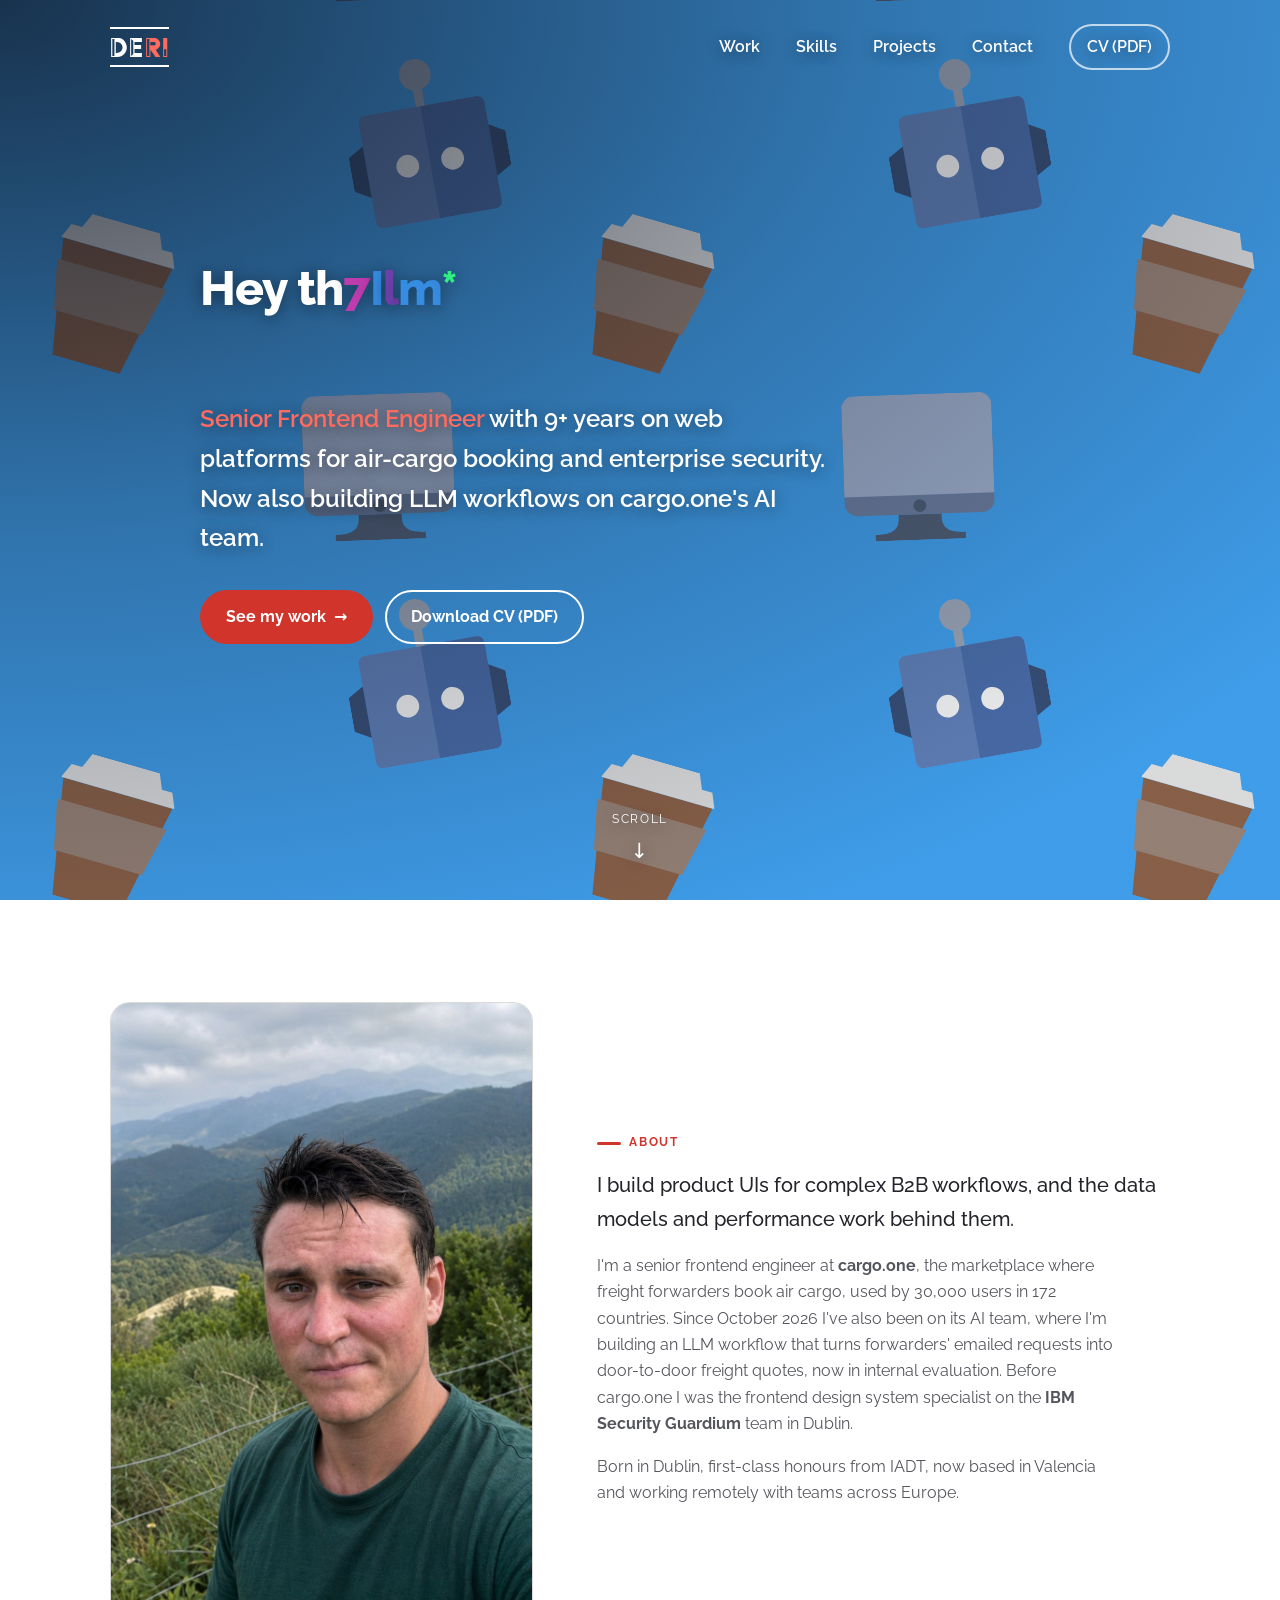
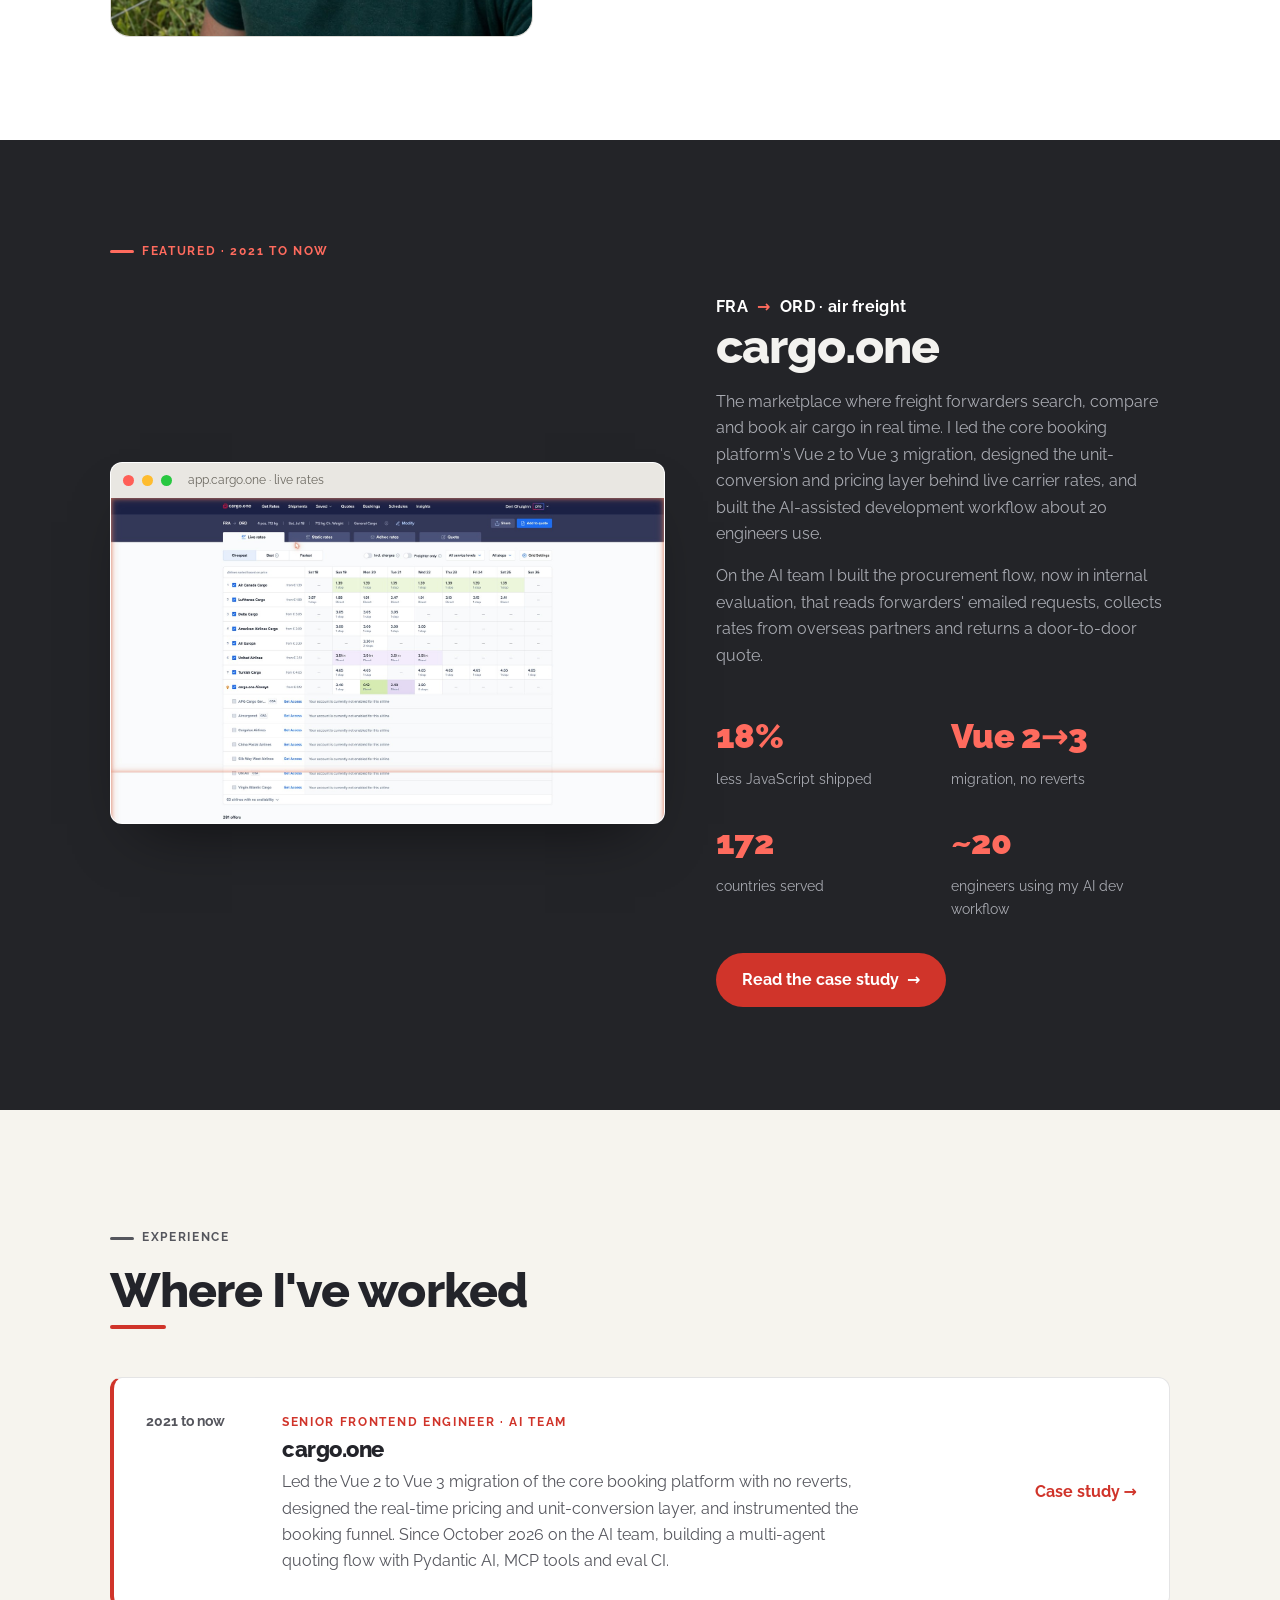
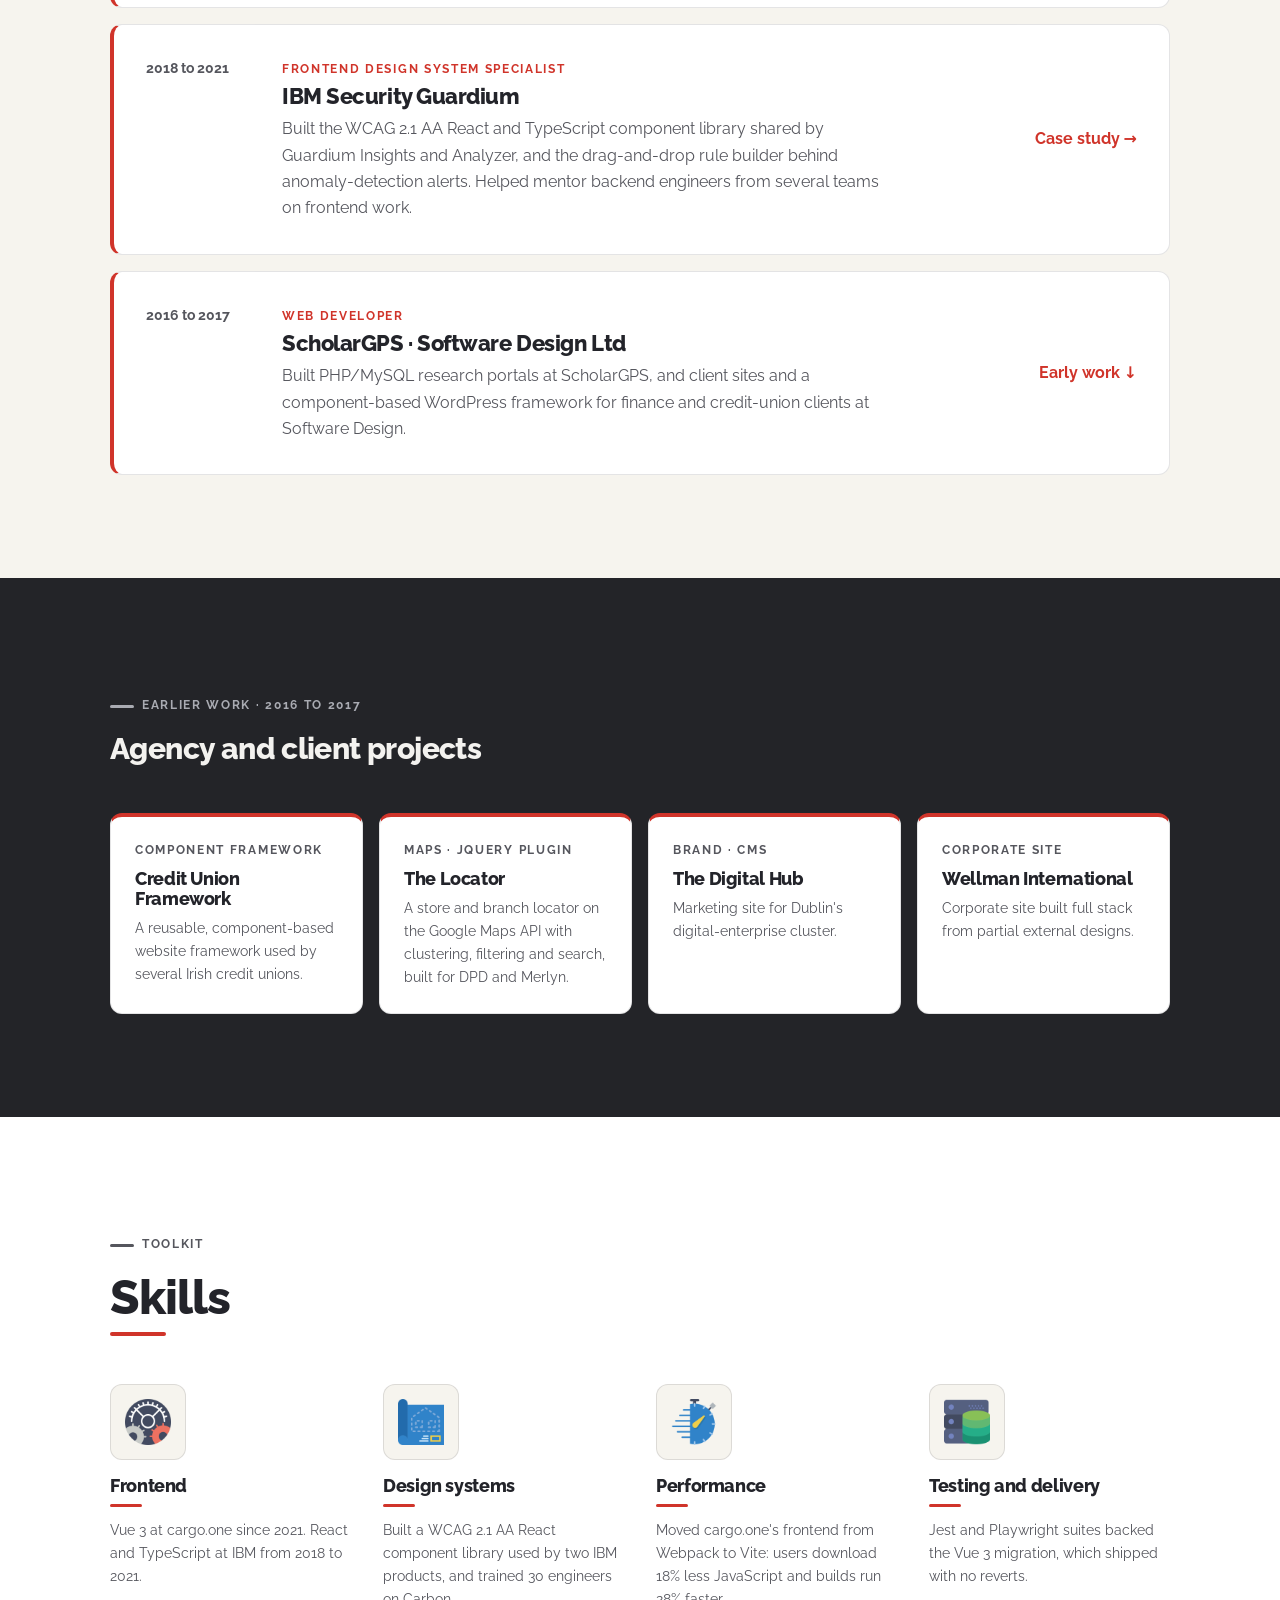
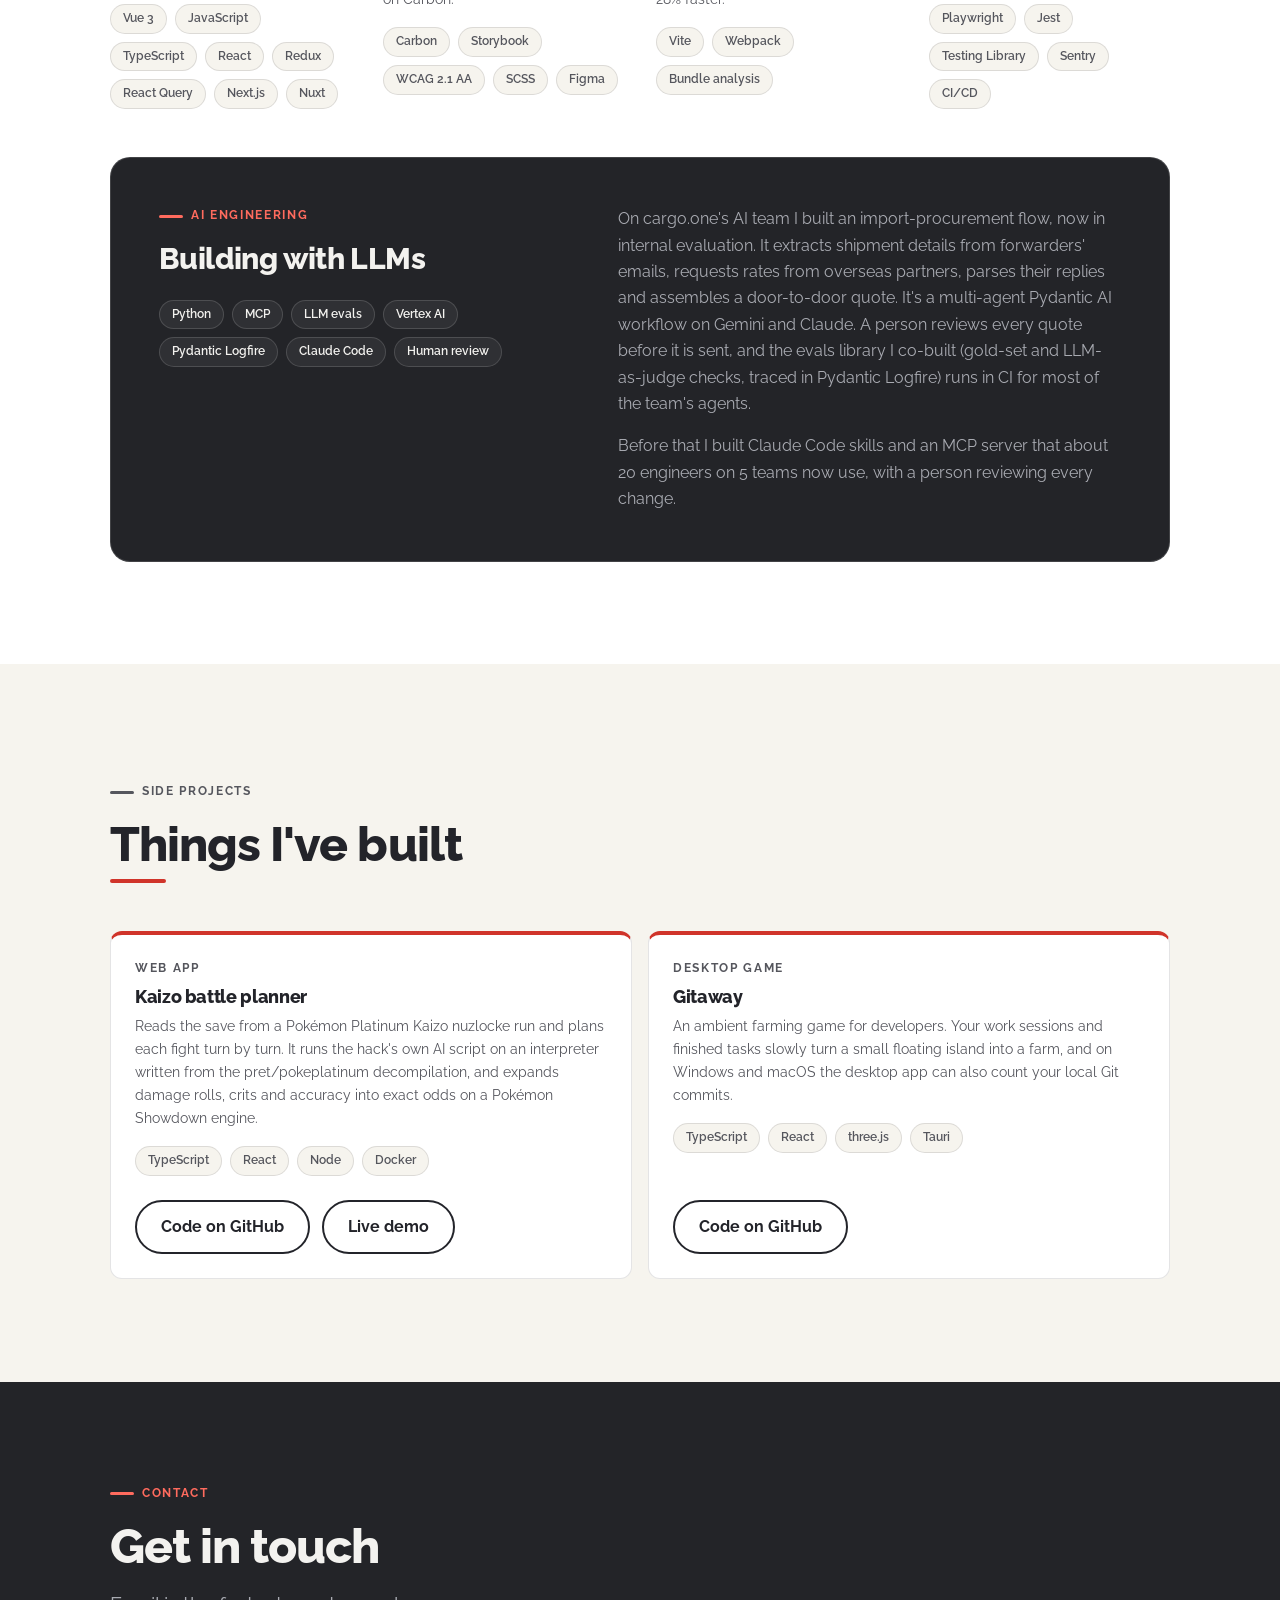
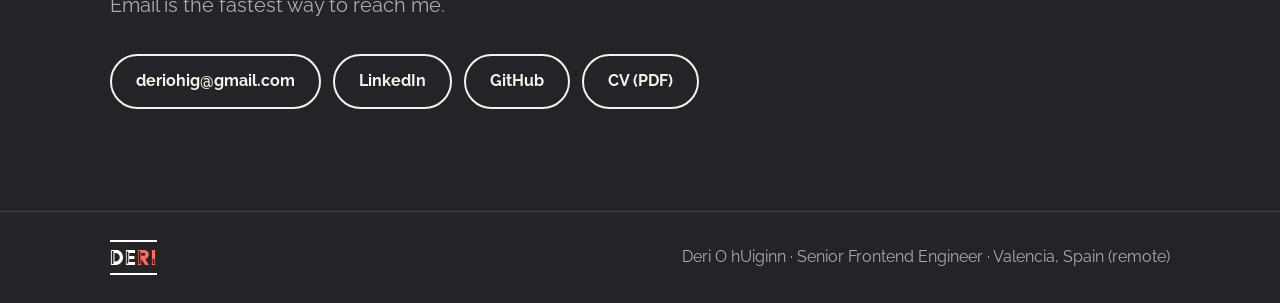
==== commit 50a03e90: "Add GitHub link, side projects section and favicon; remove unused images Link to GitHub from the con" ====
--- a/index.html
+++ b/index.html
@@ -5,6 +5,7 @@
     <meta name="viewport" content="width=device-width, initial-scale=1.0" />
     <title>Deri O hUiginn · Senior Frontend Engineer</title>
     <meta name="description" content="Deri O hUiginn, senior frontend engineer in Valencia, Spain. Nine years on web platforms for air-cargo booking (cargo.one) and enterprise security (IBM), now also building LLM workflows." />
+    <link rel="icon" href="favicon.svg" type="image/svg+xml" />
     <link rel="preconnect" href="https://fonts.googleapis.com" />
     <link rel="preconnect" href="https://fonts.gstatic.com" crossorigin />
     <link rel="stylesheet" href="https://fonts.googleapis.com/css2?family=Raleway:wght@500;600;700;800;900&display=swap" />
@@ -21,6 +22,7 @@
           <nav class="nav__links" id="primary-nav" aria-label="Primary">
             <a href="#work">Work</a>
             <a href="#skills">Skills</a>
+            <a href="#projects">Projects</a>
             <a href="#contact">Contact</a>
             <a class="nav__cta" href="images/Deri-O-Huiginn-Resume.pdf" download>CV (PDF)</a>
           </nav>
@@ -240,6 +242,37 @@
         </div>
       </section>
 
+      <!-- ============ SIDE PROJECTS ============ -->
+      <section class="section section--paper2" id="projects" aria-labelledby="projects-title">
+        <div class="wrap">
+          <div class="head">
+            <p class="eyebrow">Side projects</p>
+            <h2 class="h-lg uline" id="projects-title">Things I've built</h2>
+          </div>
+          <div class="minicards">
+            <article class="minicard minicard--project">
+              <p class="minicard__meta">Web app</p>
+              <h3 class="minicard__title">Kaizo battle planner</h3>
+              <p class="minicard__desc">Reads the save from a Pokémon Platinum Kaizo nuzlocke run and plans each fight turn by turn. It runs the hack's own AI script on an interpreter written from the pret/pokeplatinum decompilation, and expands damage rolls, crits and accuracy into exact odds on a Pokémon Showdown engine.</p>
+              <ul class="tags" aria-label="Kaizo battle planner stack"><li class="tag">TypeScript</li><li class="tag">React</li><li class="tag">Node</li><li class="tag">Docker</li></ul>
+              <div class="actions">
+                <a class="btn btn--ghost" href="https://github.com/Deriohig/kaizo-battle-planner" target="_blank" rel="noopener">Code on GitHub<span class="visually-hidden">: Kaizo battle planner</span></a>
+                <a class="btn btn--ghost" href="https://ai.2-29-142-203.sslip.io" target="_blank" rel="noopener">Live demo<span class="visually-hidden">: Kaizo battle planner</span></a>
+              </div>
+            </article>
+            <article class="minicard minicard--project">
+              <p class="minicard__meta">Desktop game</p>
+              <h3 class="minicard__title">Gitaway</h3>
+              <p class="minicard__desc">An ambient farming game for developers. Your work sessions and finished tasks slowly turn a small floating island into a farm, and on Windows and macOS the desktop app can also count your local Git commits.</p>
+              <ul class="tags" aria-label="Gitaway stack"><li class="tag">TypeScript</li><li class="tag">React</li><li class="tag">three.js</li><li class="tag">Tauri</li></ul>
+              <div class="actions">
+                <a class="btn btn--ghost" href="https://github.com/Deriohig/gitaway-game" target="_blank" rel="noopener">Code on GitHub<span class="visually-hidden">: Gitaway</span></a>
+              </div>
+            </article>
+          </div>
+        </div>
+      </section>
+
       <!-- ============ CONTACT ============ -->
       <section class="section section--ink" id="contact" aria-labelledby="contact-title">
         <div class="wrap">
@@ -251,6 +284,7 @@
           <div class="contact__links">
             <a class="btn btn--ghost" href="mailto:deriohig@gmail.com">deriohig@gmail.com</a>
             <a class="btn btn--ghost" href="https://www.linkedin.com/in/deri-o-huiginn-255b68a7/" target="_blank" rel="noopener">LinkedIn</a>
+            <a class="btn btn--ghost" href="https://github.com/Deriohig" target="_blank" rel="noopener">GitHub</a>
             <a class="btn btn--ghost" href="images/Deri-O-Huiginn-Resume.pdf" download>CV (PDF)</a>
           </div>
         </div>
--- a/styles.css
+++ b/styles.css
@@ -250,6 +250,10 @@
 .minicard__title { font-size: var(--fs-lg); font-weight: var(--fw-heavy); margin-top: var(--sp-2); }
 .minicard__desc { color: var(--text-dim); font-size: var(--fs-sm); margin-top: var(--sp-2); }
 
+/* side projects: links sit at the bottom of each card */
+.minicard--project { display: flex; flex-direction: column; }
+.minicard--project .actions { margin-top: auto; padding-top: var(--sp-5); }
+
 /* ---------------- skills ---------------- */
 .skillgrid { display: grid; grid-template-columns: repeat(4, 1fr); gap: clamp(var(--sp-5), 2.5vw, var(--sp-6)); }
 .skill__icon { width: 76px; height: 76px; display: grid; place-items: center; border-radius: var(--r-md); background: var(--paper-2); border: 1px solid var(--line); margin-bottom: var(--sp-4); }
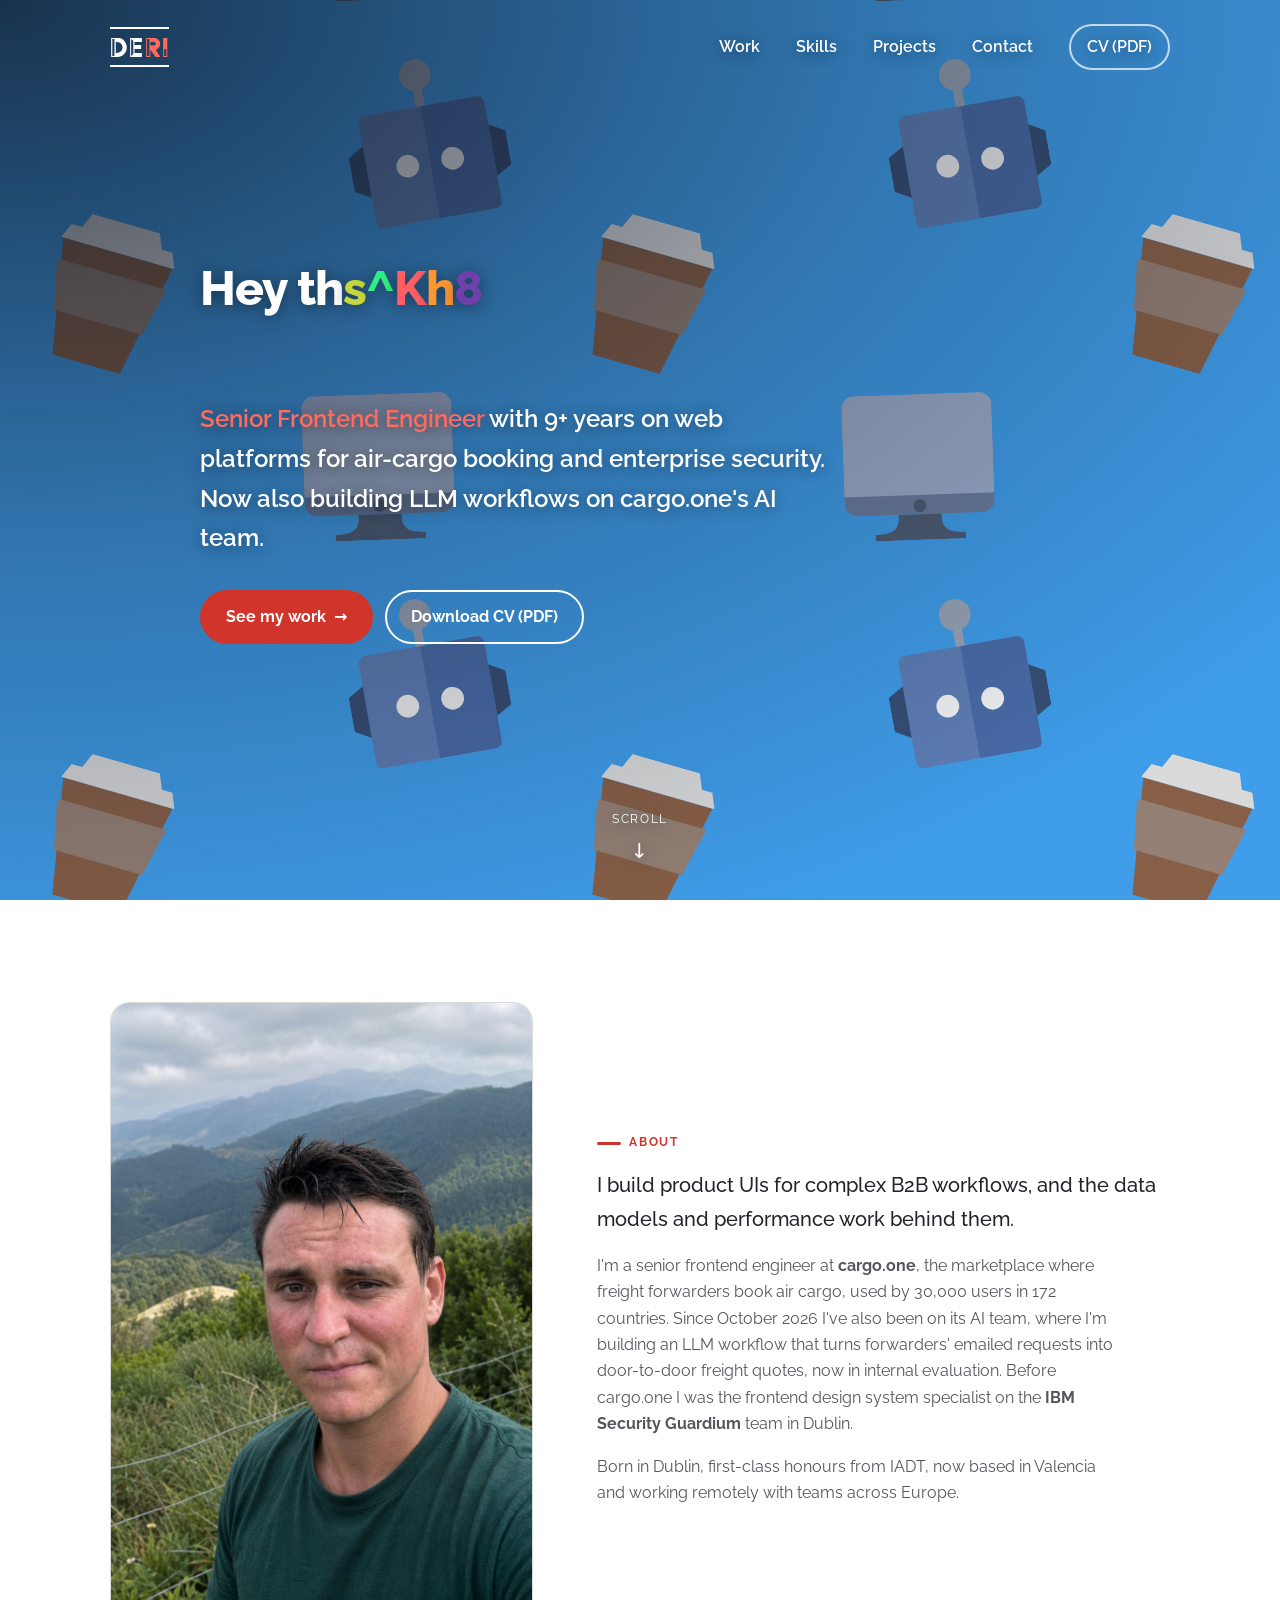
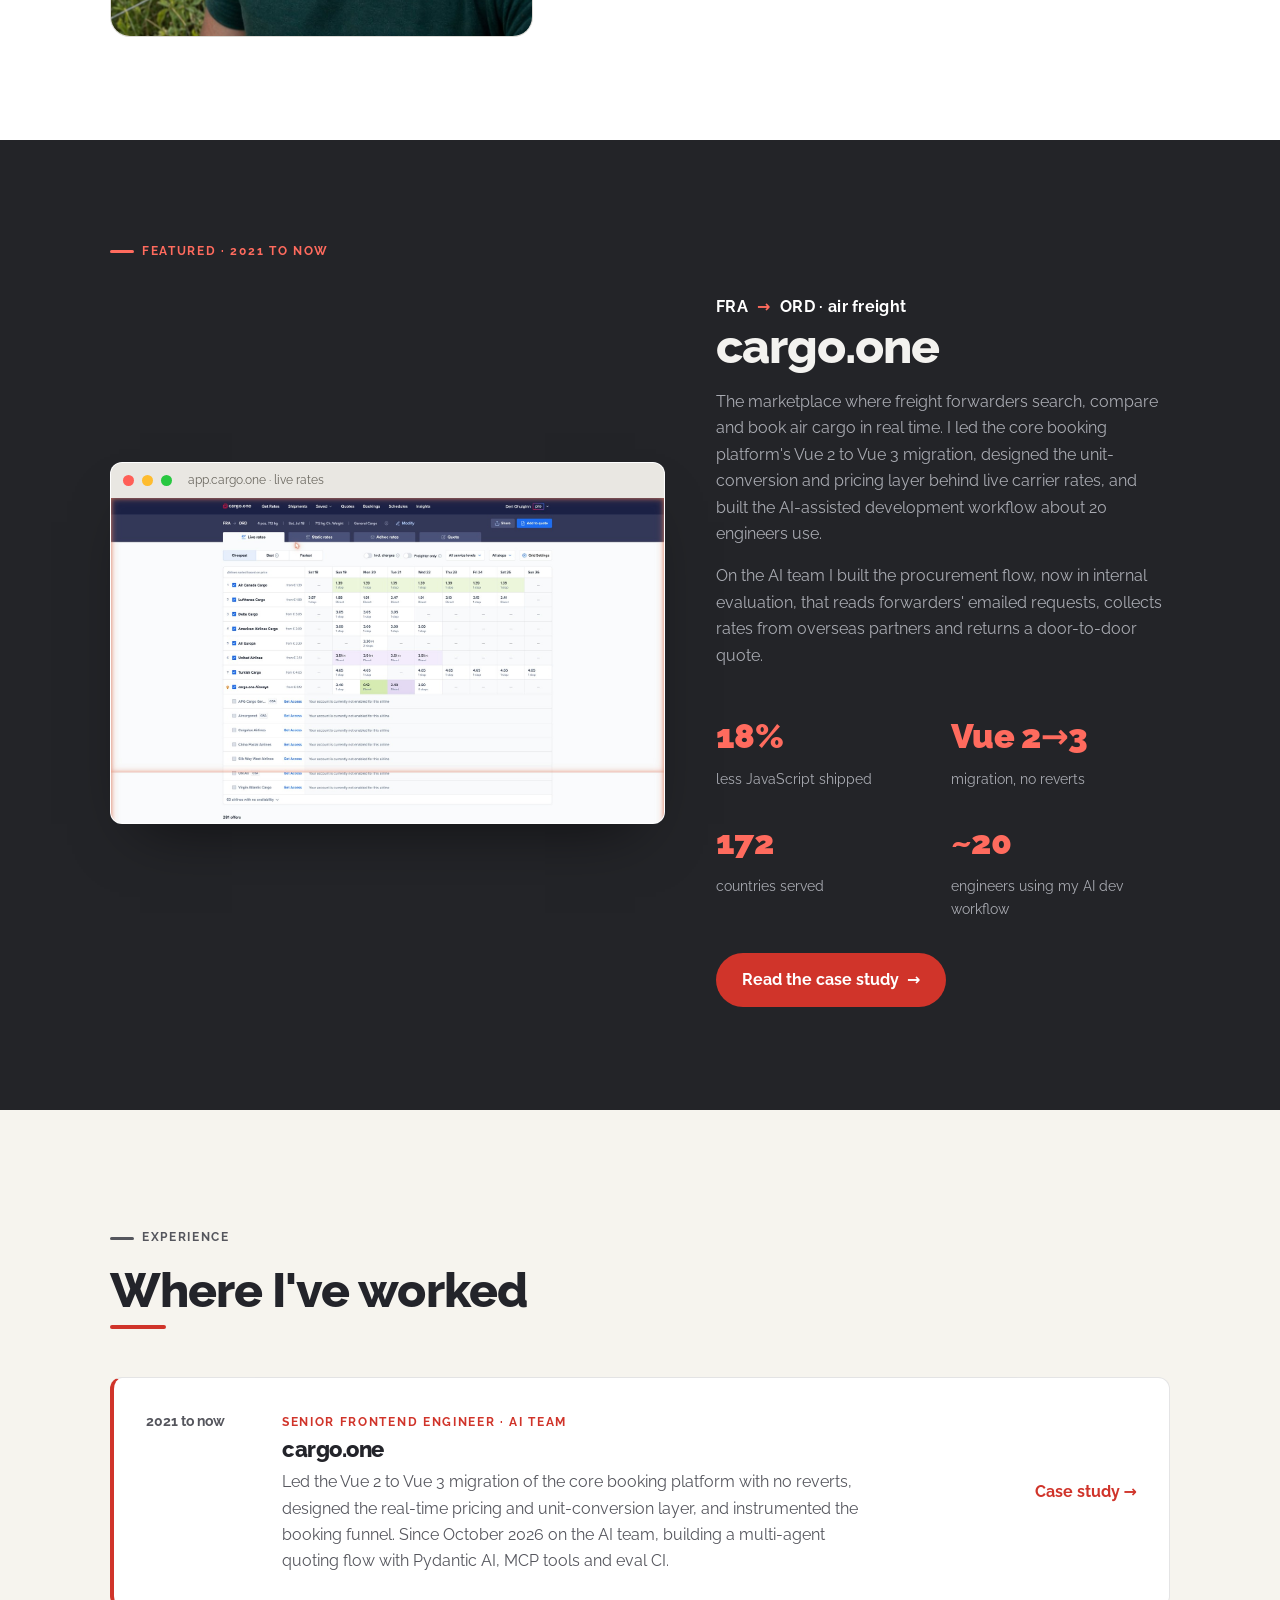
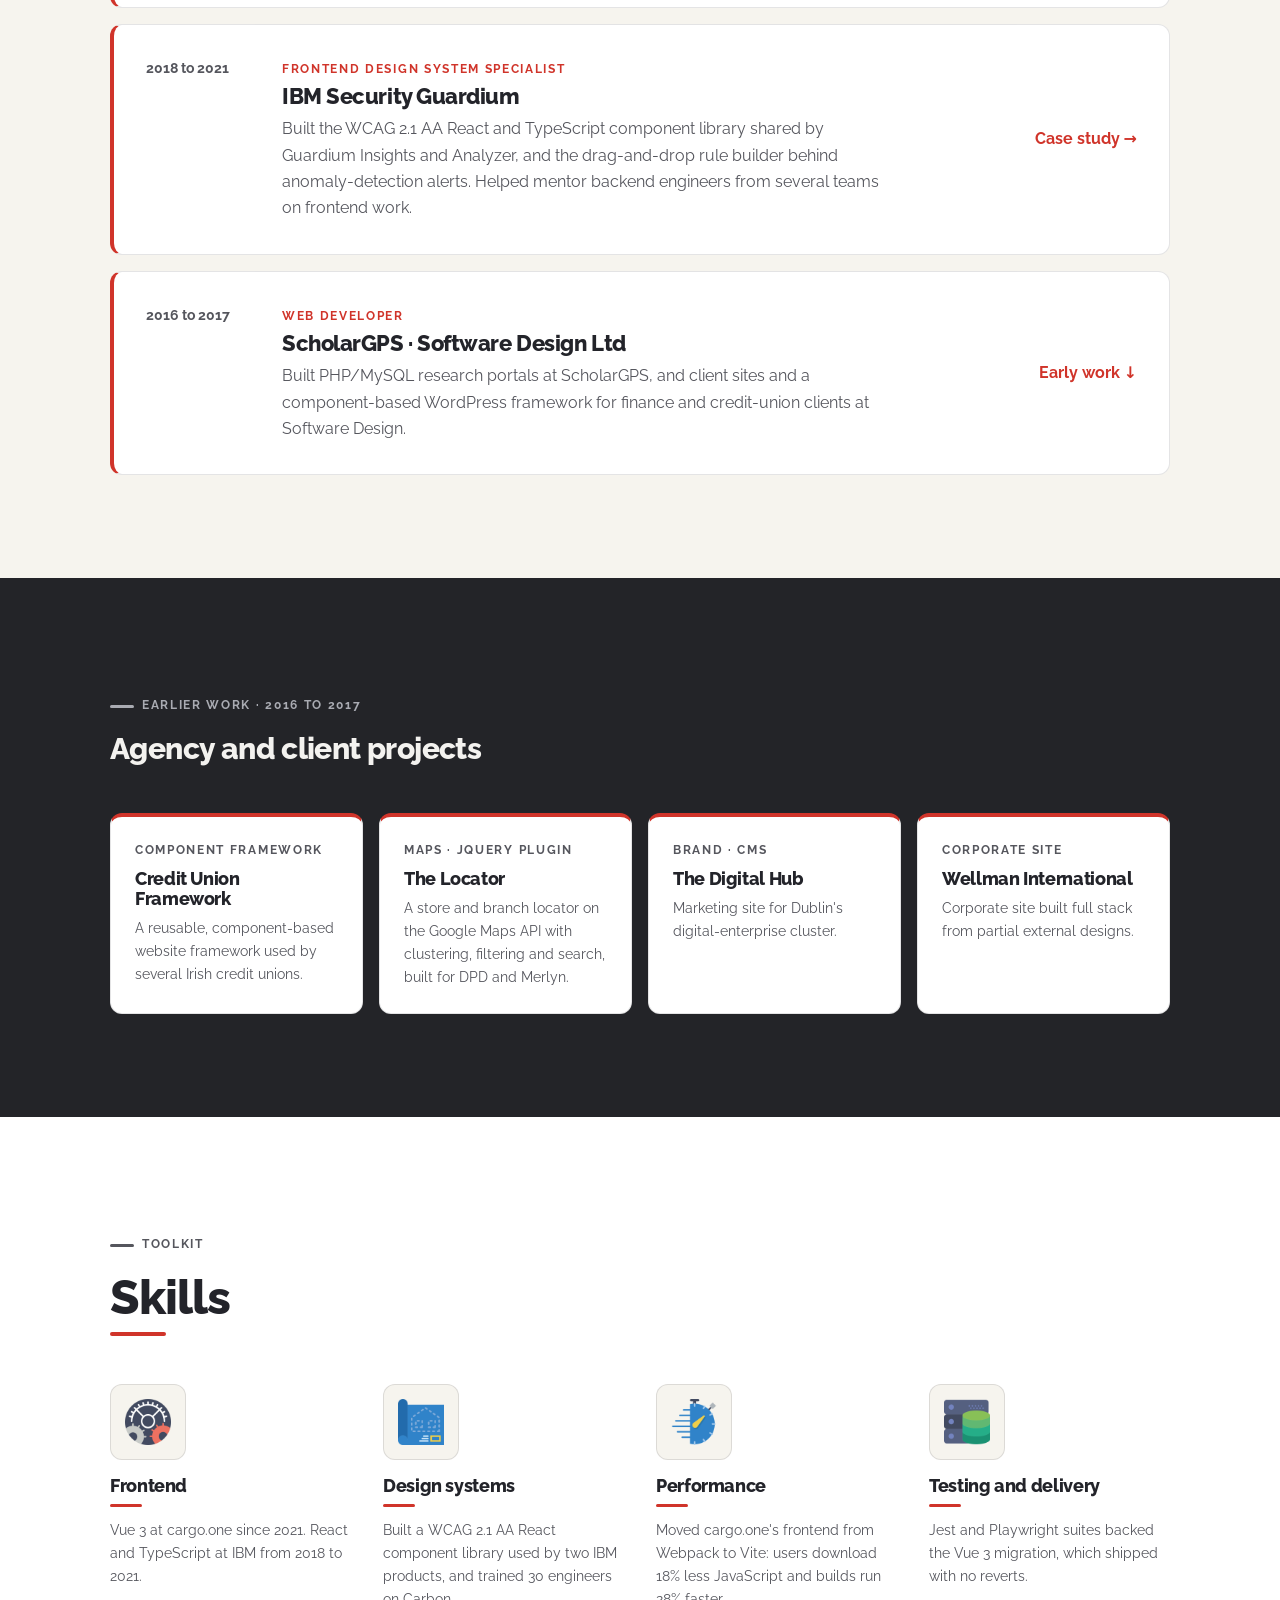
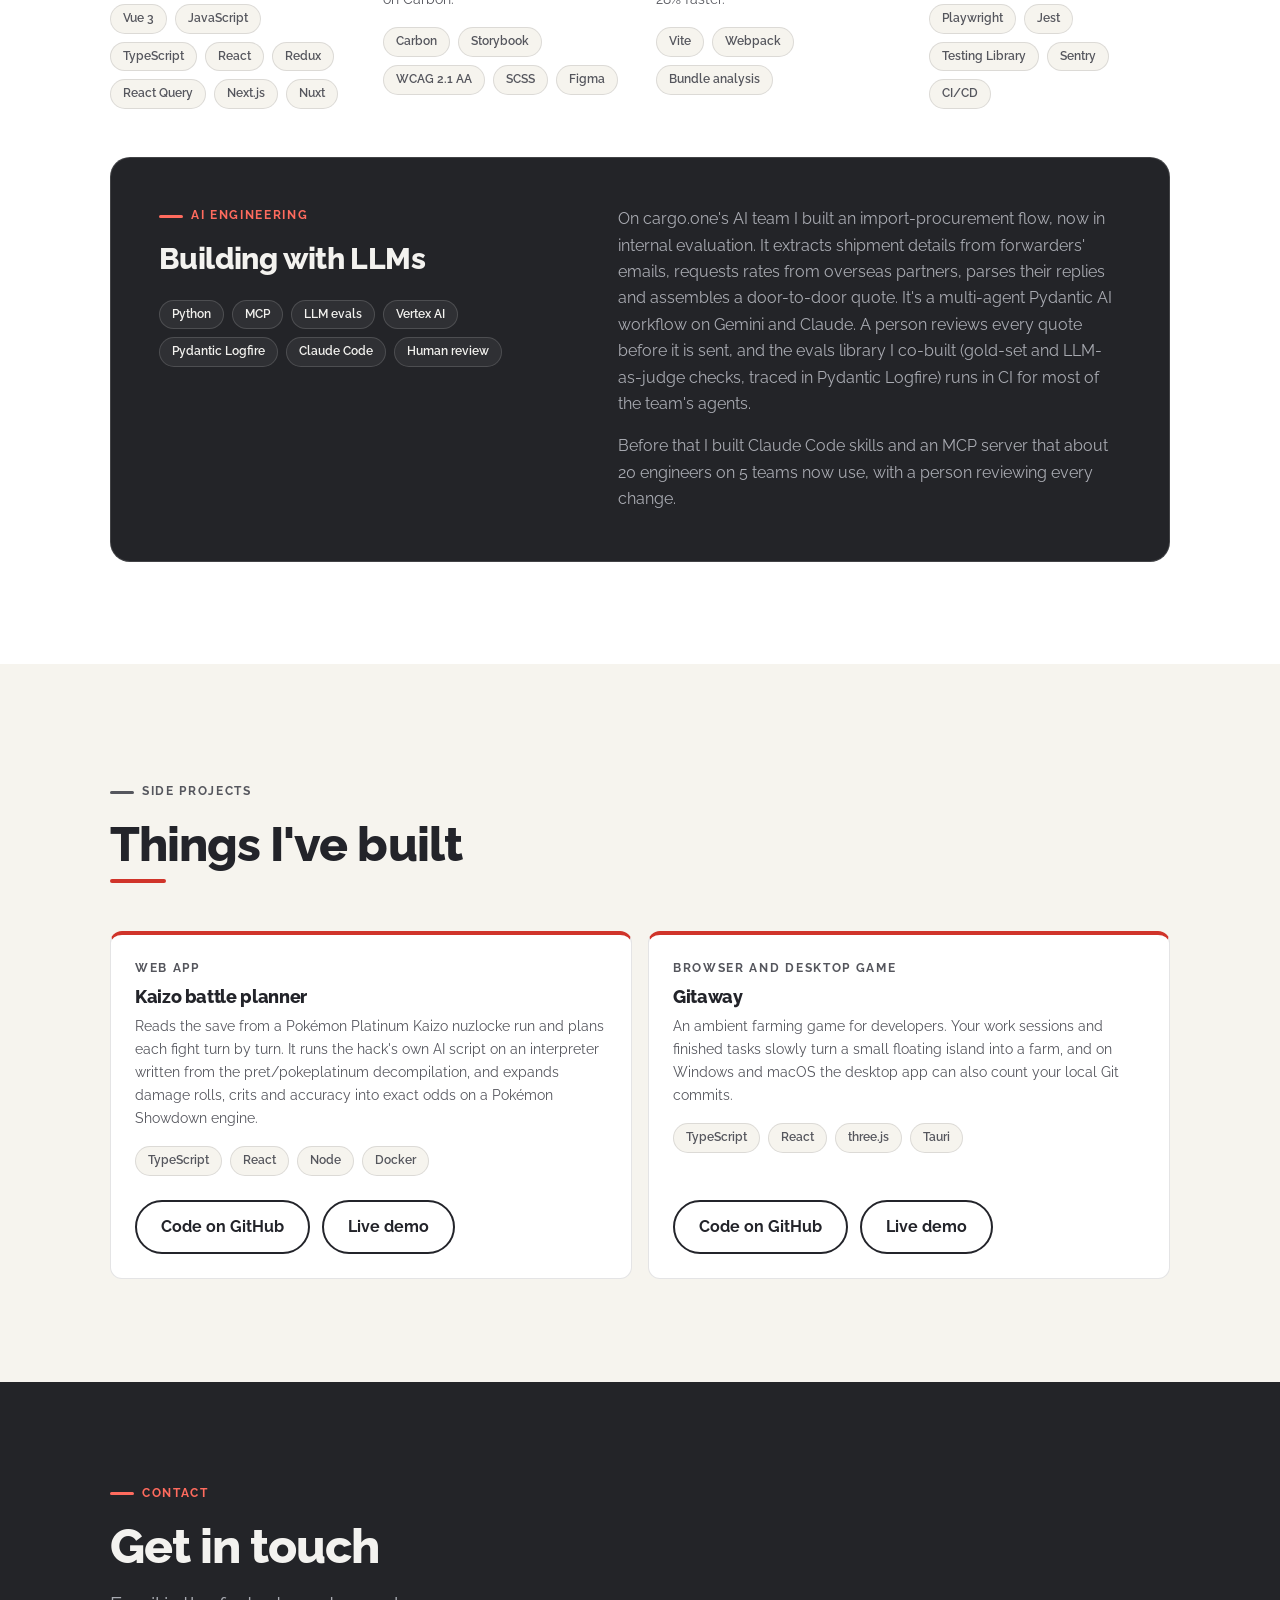
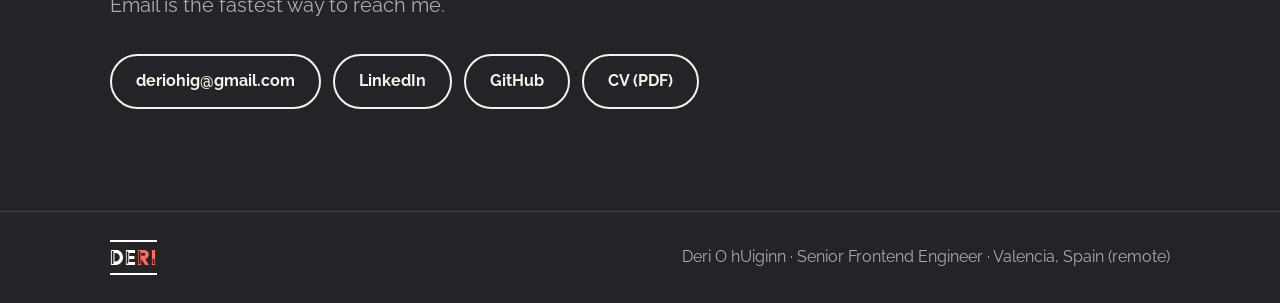
==== commit 7eda689b: "Gitaway card: add the live demo link" ====
--- a/index.html
+++ b/index.html
@@ -261,12 +261,13 @@
               </div>
             </article>
             <article class="minicard minicard--project">
-              <p class="minicard__meta">Desktop game</p>
+              <p class="minicard__meta">Browser and desktop game</p>
               <h3 class="minicard__title">Gitaway</h3>
               <p class="minicard__desc">An ambient farming game for developers. Your work sessions and finished tasks slowly turn a small floating island into a farm, and on Windows and macOS the desktop app can also count your local Git commits.</p>
               <ul class="tags" aria-label="Gitaway stack"><li class="tag">TypeScript</li><li class="tag">React</li><li class="tag">three.js</li><li class="tag">Tauri</li></ul>
               <div class="actions">
                 <a class="btn btn--ghost" href="https://github.com/Deriohig/gitaway-game" target="_blank" rel="noopener">Code on GitHub<span class="visually-hidden">: Gitaway</span></a>
+                <a class="btn btn--ghost" href="https://gitaway-dev.pages.dev" target="_blank" rel="noopener">Live demo<span class="visually-hidden">: Gitaway</span></a>
               </div>
             </article>
           </div>
